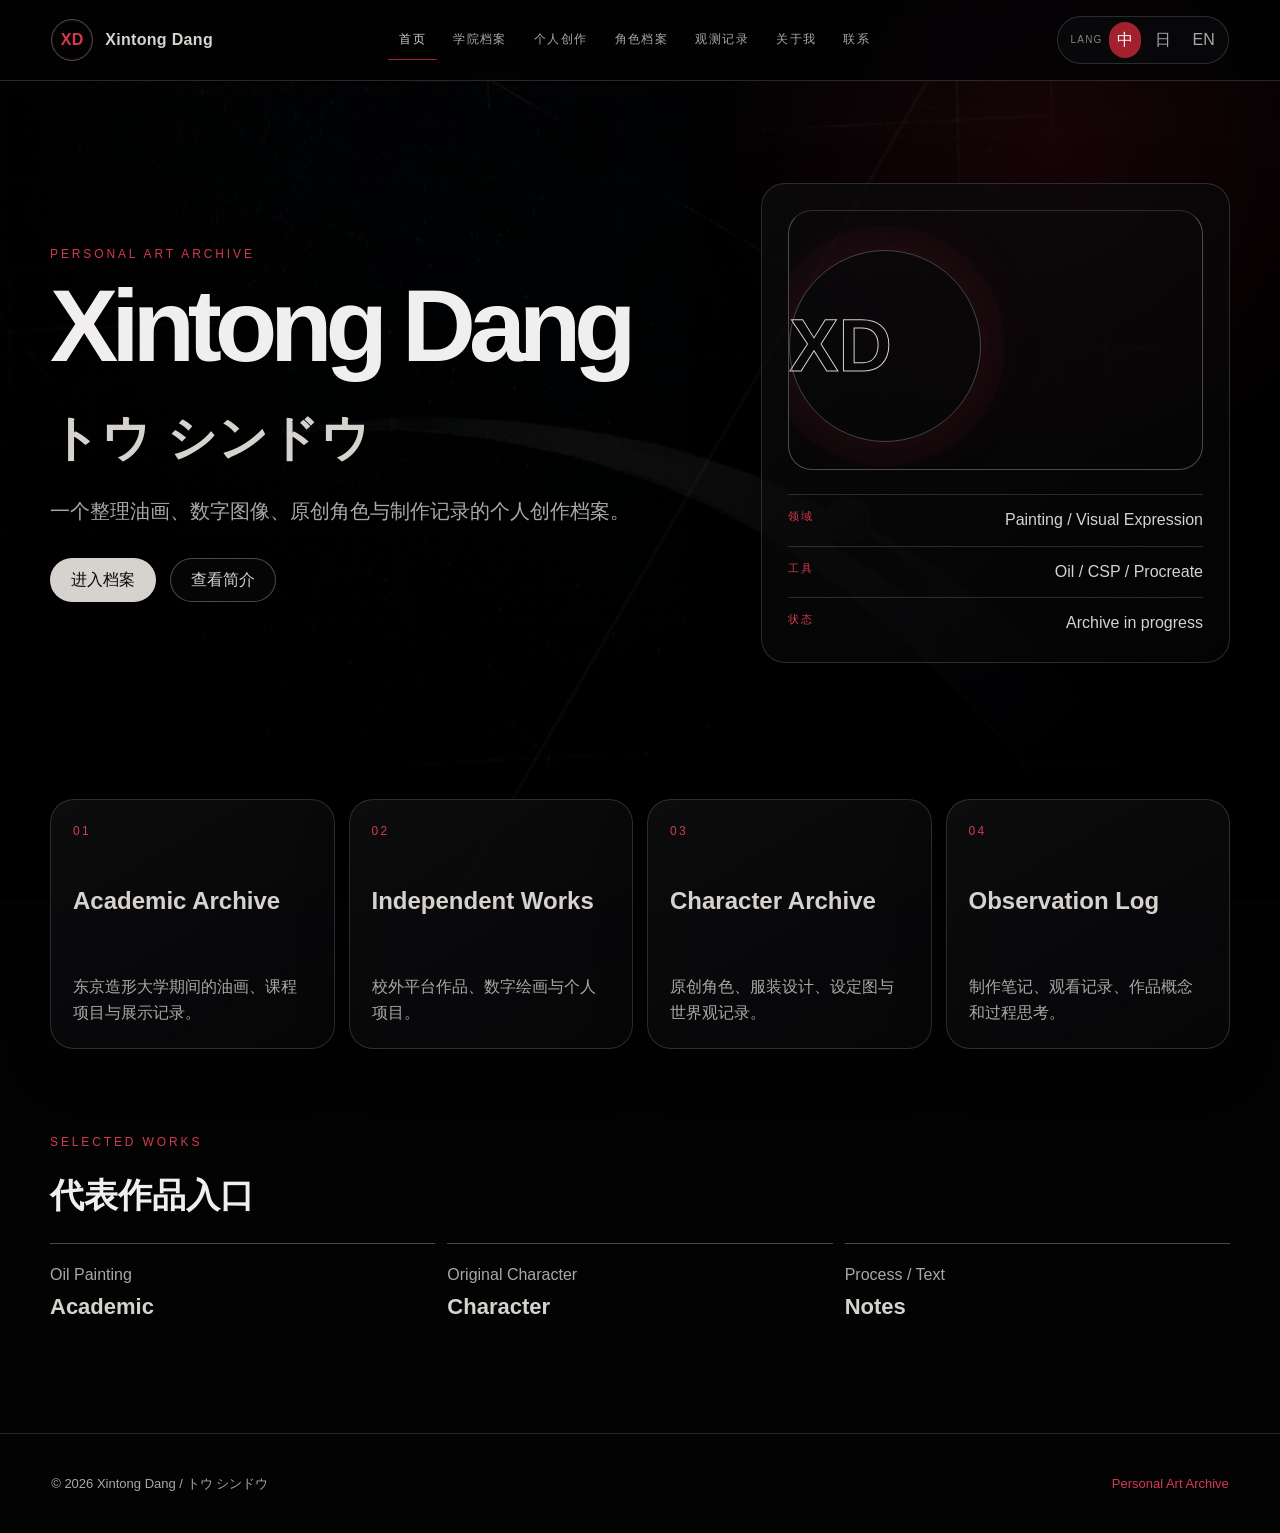
==== index.html @ 18ef7257 "Add files via upload" ====
<!DOCTYPE html>
<html lang="zh">
<head>
  <meta charset="UTF-8" />
  <meta name="viewport" content="width=device-width, initial-scale=1.0" />
  <meta name="description" content="Xintong Dang / トウ シンドウ multilingual personal art archive." />
  <link rel="stylesheet" href="assets/css/style.css" />
  <title>Home | Xintong Dang</title>
</head>
<body data-page="index">
  <div class="site-field" aria-hidden="true"></div>
  <header class="site-header">
    <a class="brand" href="index.html" aria-label="Home">
      <span class="brand-mark">XD</span>
      <span class="brand-text">Xintong Dang</span>
    </a>
    <button class="menu-toggle" type="button" aria-label="Menu" aria-expanded="false">☰</button>
    <nav class="nav" aria-label="Main navigation">
      <a href="index.html" aria-current="page" data-i18n="navHome">HOME</a>
      <a href="academic.html"  data-i18n="navAcademic">ACADEMIC</a>
      <a href="independent.html"  data-i18n="navIndependent">INDEPENDENT</a>
      <a href="characters.html"  data-i18n="navCharacters">CHARACTER</a>
      <a href="notes.html"  data-i18n="navNotes">NOTES</a>
      <a href="about.html"  data-i18n="navAbout">ABOUT</a>
      <a href="contact.html"  data-i18n="navContact">CONTACT</a>
    </nav>
    <div class="language-switch" aria-label="Language switcher">
      <span>LANG</span>
      <button type="button" data-lang="zh">中</button>
      <button type="button" data-lang="ja">日</button>
      <button type="button" data-lang="en">EN</button>
    </div>
  </header>
  <main>
    <section class="gate hero-section reveal">
      <div class="hero-copy">
        <p class="eyebrow" data-i18n="homeEyebrow">Personal Art Archive</p>
        <h1>Xintong Dang<br><span>トウ シンドウ</span></h1>
        <p class="hero-lead" data-i18n="homeLead">一个整理油画、数字图像、原创角色与制作记录的个人创作档案。</p>
        <div class="hero-actions">
          <a class="button primary" href="academic.html" data-i18n="enterArchive">Enter Archive</a>
          <a class="button ghost" href="about.html" data-i18n="viewProfile">View Profile</a>
        </div>
      </div>
      <aside class="signal-panel" aria-label="Archive status">
        <div class="signal-ring"><span>XD</span></div>
        <dl>
          <div><dt data-i18n="signal01">FIELD</dt><dd>Painting / Visual Expression</dd></div>
          <div><dt data-i18n="signal02">TOOLS</dt><dd>Oil / CSP / Procreate</dd></div>
          <div><dt data-i18n="signal03">STATUS</dt><dd>Archive in progress</dd></div>
        </dl>
      </aside>
    </section>

    <section class="portal-grid page-section">
      <a class="portal-card reveal" href="academic.html">
        <span class="card-index">01</span>
        <h2 data-i18n="portalAcademicTitle">Academic Archive</h2>
        <p data-i18n="portalAcademicDesc">东京造形大学期间的油画、课程项目与展示记录。</p>
      </a>
      <a class="portal-card reveal" href="independent.html">
        <span class="card-index">02</span>
        <h2 data-i18n="portalIndependentTitle">Independent Works</h2>
        <p data-i18n="portalIndependentDesc">校外平台作品、数字绘画与个人项目。</p>
      </a>
      <a class="portal-card reveal" href="characters.html">
        <span class="card-index">03</span>
        <h2 data-i18n="portalCharacterTitle">Character Archive</h2>
        <p data-i18n="portalCharacterDesc">原创角色、服装设计、设定图与世界观记录。</p>
      </a>
      <a class="portal-card reveal" href="notes.html">
        <span class="card-index">04</span>
        <h2 data-i18n="portalNotesTitle">Observation Log</h2>
        <p data-i18n="portalNotesDesc">制作笔记、观看记录、作品概念和过程思考。</p>
      </a>
    </section>

    <section class="selected page-section reveal">
      <div class="section-heading">
        <p class="eyebrow" data-i18n="selectedEyebrow">Selected Works</p>
        <h2 data-i18n="selectedTitle">代表作品入口</h2>
      </div>
      <div class="feature-strip">
        <a href="academic.html" class="feature-item"><span>Oil Painting</span><b>Academic</b></a>
        <a href="characters.html" class="feature-item"><span>Original Character</span><b>Character</b></a>
        <a href="notes.html" class="feature-item"><span>Process / Text</span><b>Notes</b></a>
      </div>
    </section>
  </main>
  <footer class="site-footer">
    <p>© <span id="year"></span> Xintong Dang / トウ シンドウ</p>
    <p class="footer-tagline">Personal Art Archive</p>
  </footer>
  <script src="assets/js/i18n.js"></script>
</body>
</html>
---- assets/css/style.css ----
:root{
  --bg:#030304;
  --bg2:#09090b;
  --panel:rgba(14,14,16,.78);
  --panel-soft:rgba(22,22,25,.62);
  --text:#f0eeee;
  --muted:#aaa7a8;
  --silver:#d6d2ce;
  --silver-dim:#88827d;
  --red:#a3202f;
  --red-bright:#d43a4d;
  --red-soft:rgba(163,32,47,.24);
  --line:rgba(214,210,206,.18);
  --line-strong:rgba(214,210,206,.34);
  --max:1180px;
  --radius:24px;
}
*{box-sizing:border-box}
html{scroll-behavior:smooth}
body{
  margin:0;min-height:100vh;color:var(--text);
  font-family:Inter,-apple-system,BlinkMacSystemFont,"Segoe UI","Hiragino Sans","Noto Sans JP","Noto Sans SC",sans-serif;
  line-height:1.65;background:var(--bg);overflow-x:hidden;
}
body::before{
  content:"";position:fixed;inset:0;z-index:-4;
  background:
    linear-gradient(90deg,rgba(3,3,4,.90),rgba(3,3,4,.72) 45%,rgba(3,3,4,.87)),
    linear-gradient(180deg,rgba(3,3,4,.60),rgba(3,3,4,.84)),
    url("../images/background.jpg") center/cover no-repeat;
  filter:saturate(.82) contrast(1.03) brightness(.70);
}
body::after{
  content:"";position:fixed;inset:0;z-index:-3;pointer-events:none;
  background:
    radial-gradient(circle at 82% 16%,rgba(163,32,47,.14),transparent 28%),
    linear-gradient(120deg,transparent 0 54%,rgba(214,210,206,.045) 54.06%,transparent 54.35% 100%);
}
.site-field{position:fixed;inset:0;z-index:-2;pointer-events:none;opacity:.32;background-image:linear-gradient(rgba(214,210,206,.045) 1px,transparent 1px),linear-gradient(90deg,rgba(214,210,206,.035) 1px,transparent 1px);background-size:88px 88px;mask-image:linear-gradient(to bottom,black 0 55%,transparent 92%)}
a{color:inherit;text-decoration:none}
.site-header{position:sticky;top:0;z-index:30;display:flex;align-items:center;gap:20px;justify-content:space-between;padding:16px clamp(18px,4vw,52px);background:rgba(3,3,4,.82);backdrop-filter:blur(10px);border-bottom:1px solid var(--line)}
.brand{display:flex;align-items:center;gap:12px;font-weight:760;letter-spacing:.02em;color:var(--silver)}
.brand-mark{width:42px;height:42px;border:1px solid var(--line-strong);display:grid;place-items:center;border-radius:50%;color:var(--red-bright);box-shadow:inset 0 0 0 1px rgba(163,32,47,.22)}
.brand-text{white-space:nowrap}.nav{display:flex;align-items:center;gap:5px;font-size:12px;letter-spacing:.12em}.nav a{padding:9px 11px;color:var(--muted);border-bottom:1px solid transparent}.nav a:hover,.nav a[aria-current="page"]{color:var(--silver);border-color:var(--red)}
.language-switch{display:flex;align-items:center;gap:6px;border:1px solid var(--line);padding:5px;border-radius:999px;background:rgba(12,12,14,.62)}.language-switch span{font-size:10px;color:var(--silver-dim);padding-left:8px;letter-spacing:.12em}.language-switch button,.menu-toggle{font:inherit;color:var(--muted);background:transparent;border:0;cursor:pointer}.language-switch button{padding:5px 8px;border-radius:999px}.language-switch button.active{background:var(--red);color:white}.menu-toggle{display:none;font-size:24px}
main{min-height:calc(100vh - 150px)}.page-section,.hero-section{width:min(var(--max),calc(100% - 40px));margin-inline:auto}.hero-section{min-height:76vh;display:grid;grid-template-columns:1.15fr .85fr;gap:clamp(28px,6vw,82px);align-items:center;padding:64px 0}.eyebrow{font-size:12px;letter-spacing:.24em;text-transform:uppercase;color:var(--red-bright);margin:0 0 14px}.hero-copy h1,.page-title h1,.about-layout h1,.contact-hero h1{font-size:clamp(46px,8vw,112px);line-height:.92;letter-spacing:-.07em;margin:0 0 28px}.hero-copy h1 span,.about-layout h1 span{font-size:.48em;color:var(--silver);letter-spacing:.02em}.hero-lead,.page-title p,.contact-hero p{max-width:760px;color:var(--muted);font-size:clamp(16px,2vw,20px)}.hero-actions{display:flex;gap:14px;flex-wrap:wrap;margin-top:30px}.button{display:inline-flex;align-items:center;justify-content:center;min-height:44px;padding:0 20px;border-radius:999px;border:1px solid var(--line-strong);transition:.25s}.button.primary{background:var(--silver);color:#09090a}.button.ghost{background:rgba(10,10,12,.52);color:var(--silver)}.button:hover{transform:translateY(-2px);border-color:var(--red-bright)}
.signal-panel{border:1px solid var(--line);background:linear-gradient(135deg,rgba(12,12,14,.70),rgba(7,7,8,.50));border-radius:var(--radius);padding:26px;box-shadow:0 28px 70px rgba(0,0,0,.22)}.signal-ring{height:260px;border:1px solid var(--line-strong);border-radius:24px;display:grid;place-items:center;position:relative;overflow:hidden}.signal-ring::before{content:"";position:absolute;width:190px;height:190px;border-radius:50%;border:1px solid rgba(214,210,206,.30);box-shadow:0 0 0 24px rgba(163,32,47,.045),0 0 60px rgba(163,32,47,.18)}.signal-ring span{font-size:74px;font-weight:800;color:transparent;-webkit-text-stroke:1px var(--silver)}.signal-panel dl{margin:24px 0 0;display:grid;gap:12px}.signal-panel div{display:flex;justify-content:space-between;gap:20px;border-top:1px solid var(--line);padding-top:12px}.signal-panel dt{color:var(--red-bright);font-size:11px;letter-spacing:.18em}.signal-panel dd{margin:0;color:var(--silver)}
.portal-grid{display:grid;grid-template-columns:repeat(4,1fr);gap:14px;padding:34px 0 84px}.portal-card,.archive-card,.log-card,.character-file,.platform-panel,.contact-card,.profile-list div{border:1px solid var(--line);background:linear-gradient(150deg,rgba(16,16,18,.76),rgba(8,8,10,.64));border-radius:var(--radius);box-shadow:0 22px 54px rgba(0,0,0,.20)}.portal-card{min-height:250px;padding:22px;display:flex;flex-direction:column;justify-content:space-between;transition:.25s}.portal-card:hover{transform:translateY(-4px);border-color:rgba(212,58,77,.55);background:linear-gradient(150deg,rgba(31,20,23,.78),rgba(8,8,10,.70))}.card-index{color:var(--red-bright);font-size:12px;letter-spacing:.2em}.portal-card h2{font-size:24px;line-height:1.05;margin:0;color:var(--silver)}.portal-card p{color:var(--muted);margin:14px 0 0}.selected{padding-bottom:90px}.section-heading h2{font-size:34px;margin:0 0 20px}.feature-strip{display:grid;grid-template-columns:repeat(3,1fr);gap:12px}.feature-item{border-top:1px solid var(--line-strong);padding:18px 0;color:var(--muted)}.feature-item:hover{color:var(--silver)}.feature-item b{display:block;font-size:22px;color:var(--silver)}
.page-title{padding:76px 0 30px}.page-title h1{font-size:clamp(42px,7vw,86px)}.filter-bar{display:flex;gap:10px;flex-wrap:wrap;padding:4px 0 28px}.filter{border:1px solid var(--line);border-radius:999px;background:rgba(8,8,10,.65);color:var(--muted);padding:9px 14px;cursor:pointer;letter-spacing:.09em;font-size:12px}.filter.active,.filter:hover{border-color:var(--red-bright);color:var(--silver);background:var(--red-soft)}.archive-grid{display:grid;grid-template-columns:repeat(3,1fr);gap:16px;padding-bottom:88px}.archive-card{overflow:hidden;transition:.25s}.archive-card:hover{transform:translateY(-4px);border-color:rgba(212,58,77,.50)}.work-image{aspect-ratio:4/3;display:grid;place-items:center;background:linear-gradient(135deg,rgba(214,210,206,.13),rgba(163,32,47,.13));border-bottom:1px solid var(--line)}.work-image span{font-size:44px;color:transparent;-webkit-text-stroke:1px var(--silver);font-weight:800}.work-image.digital{background:radial-gradient(circle at 72% 24%,rgba(163,32,47,.22),transparent 28%),linear-gradient(135deg,rgba(214,210,206,.10),rgba(0,0,0,.18))}.archive-meta{padding:20px}.tag{color:var(--red-bright);font-size:12px;letter-spacing:.14em;text-transform:uppercase;margin:0 0 8px}.archive-meta h2,.log-card h2{margin:0 0 10px;color:var(--silver)}.archive-meta p,.log-card p,.platform-panel p,.about-layout p{color:var(--muted)}.platform-panel{display:grid;grid-template-columns:1fr auto;gap:30px;align-items:center;padding:28px;margin-bottom:28px}.icon-links{display:flex;gap:12px;flex-wrap:wrap}.icon-link{width:94px;height:94px;border:1px solid var(--line);border-radius:22px;display:grid;place-items:center;background:rgba(8,8,10,.62);transition:.25s}.icon-link span{font-weight:800;color:var(--silver);font-size:22px}.icon-link b{font-size:11px;color:var(--muted)}.icon-link:hover{transform:translateY(-3px);border-color:var(--red-bright)}.icon-link:hover span{color:var(--red-bright)}
.character-grid{display:grid;grid-template-columns:repeat(2,1fr);gap:16px;padding-bottom:88px}.character-file{padding:20px}.file-header{display:flex;justify-content:space-between;color:var(--red-bright);font-size:12px;letter-spacing:.14em}.character-image{height:340px;margin:18px 0;border:1px solid var(--line);border-radius:20px;display:grid;place-items:center;background:linear-gradient(135deg,rgba(214,210,206,.10),rgba(163,32,47,.08))}.character-image span{color:transparent;-webkit-text-stroke:1px var(--silver);font-size:44px;font-weight:800}.file-list,.profile-list{display:grid;gap:10px;margin:0}.file-list div,.profile-list div{display:flex;justify-content:space-between;gap:16px;padding:12px 14px}.file-list dt,.profile-list dt{color:var(--red-bright);font-size:12px;letter-spacing:.14em}.file-list dd,.profile-list dd{margin:0;color:var(--silver);text-align:right}.log-list{display:grid;gap:14px;padding-bottom:88px}.log-card{padding:26px}.log-card span{color:var(--red-bright);font-size:12px;letter-spacing:.16em}.about-layout{display:grid;grid-template-columns:.82fr 1.18fr;gap:48px;align-items:center;padding:76px 0 90px}.portrait-block{min-height:520px;border:1px solid var(--line);border-radius:var(--radius);display:grid;place-items:center;background:linear-gradient(135deg,rgba(214,210,206,.10),rgba(163,32,47,.12))}.portrait-block span{font-size:120px;font-weight:900;color:transparent;-webkit-text-stroke:1px var(--silver)}.about-lead{font-size:20px;color:var(--silver)!important}.profile-list{margin-top:24px}.contact-hero{padding:78px 0 90px}.contact-card{padding:24px;margin:28px 0;max-width:680px}.contact-card span,.contact-card small{display:block;color:var(--muted)}.contact-card strong{display:block;color:var(--silver);font-size:clamp(20px,3vw,34px);margin:8px 0}.site-footer{border-top:1px solid var(--line);padding:26px clamp(18px,4vw,52px);display:flex;justify-content:space-between;gap:20px;color:var(--muted);font-size:13px}.footer-tagline{color:var(--red-bright)}.reveal{animation:fadeUp .7s ease both}@keyframes fadeUp{from{opacity:0;transform:translateY(12px)}to{opacity:1;transform:translateY(0)}}
@media(max-width:980px){.hero-section,.about-layout,.platform-panel{grid-template-columns:1fr}.portal-grid,.archive-grid{grid-template-columns:repeat(2,1fr)}.nav{position:fixed;top:75px;left:18px;right:18px;display:none;flex-direction:column;align-items:stretch;background:rgba(3,3,4,.95);border:1px solid var(--line);border-radius:20px;padding:12px}.nav.open{display:flex}.menu-toggle{display:block}.language-switch span{display:none}.character-grid,.feature-strip{grid-template-columns:1fr}}
@media(max-width:640px){.portal-grid,.archive-grid{grid-template-columns:1fr}.site-header{gap:10px}.brand-text{display:none}.hero-section{padding-top:42px}.signal-ring{height:210px}.site-footer{display:block}.icon-link{width:88px;height:88px}}
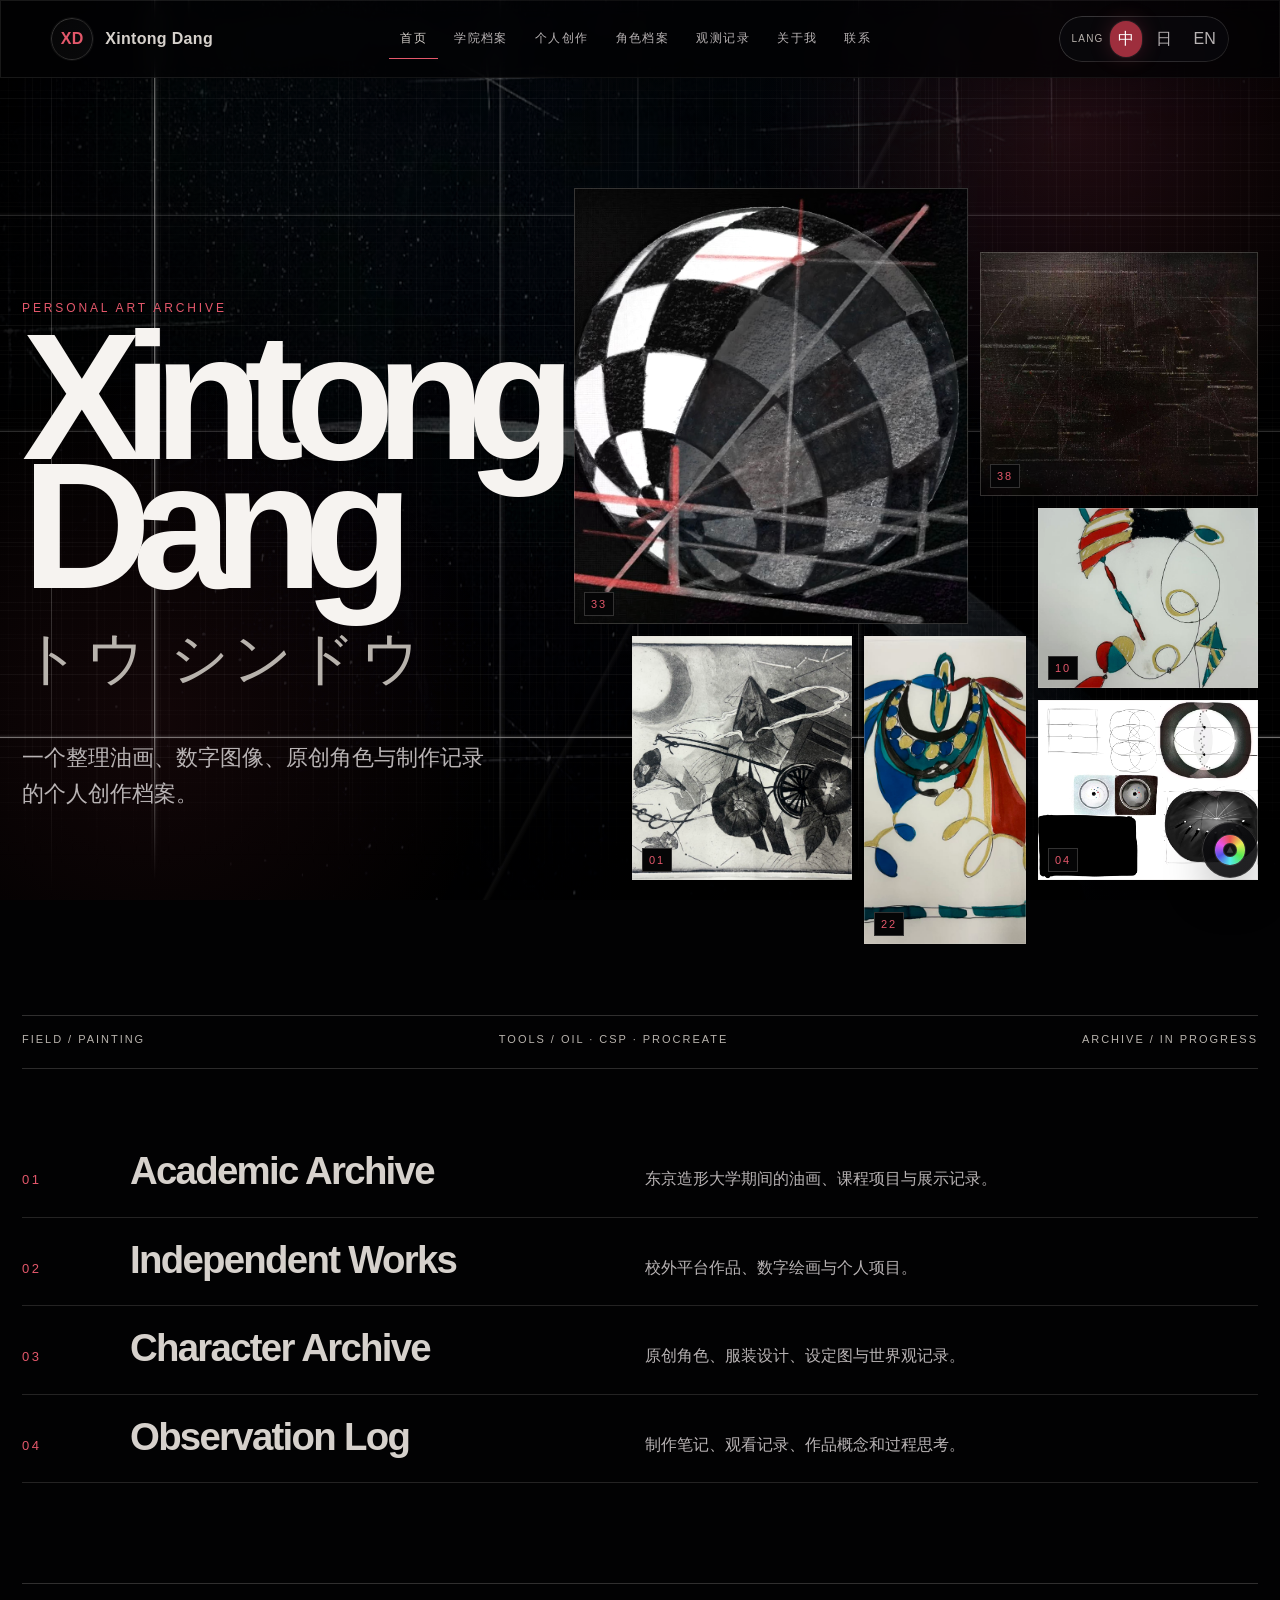
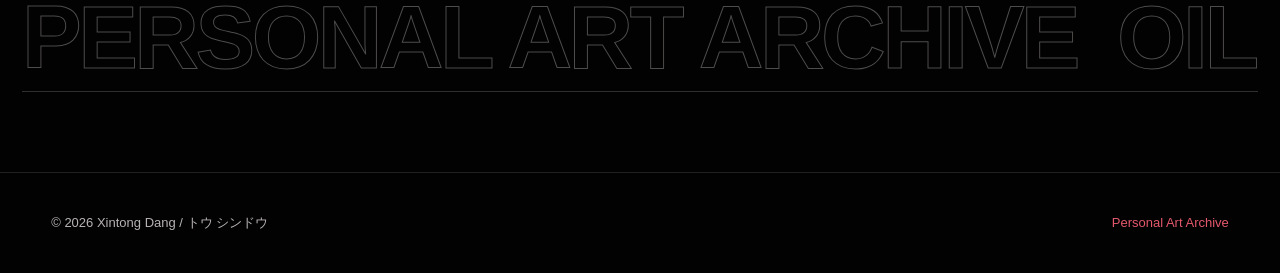
==== commit b2e1b376: "Add files via upload" ====
--- a/index.html
+++ b/index.html
@@ -31,62 +31,82 @@
       <button type="button" data-lang="en">EN</button>
     </div>
   </header>
-  <main>
-    <section class="gate hero-section reveal">
-      <div class="hero-copy">
+  
+  <main class="site-editorial home-editorial">
+    <section class="home-cover">
+      <div class="home-title-block">
         <p class="eyebrow" data-i18n="homeEyebrow">Personal Art Archive</p>
-        <h1>Xintong Dang<br><span>トウ シンドウ</span></h1>
-        <p class="hero-lead" data-i18n="homeLead">一个整理油画、数字图像、原创角色与制作记录的个人创作档案。</p>
-        <div class="hero-actions">
-          <a class="button primary" href="academic.html" data-i18n="enterArchive">Enter Archive</a>
-          <a class="button ghost" href="about.html" data-i18n="viewProfile">View Profile</a>
-        </div>
+        <h1>Xintong<br>Dang</h1>
+        <p class="jp-name">トウ シンドウ</p>
+        <p class="home-manifesto" data-i18n="homeLead">一个整理油画、数字图像、原创角色与制作记录的个人创作档案。</p>
       </div>
-      <aside class="signal-panel" aria-label="Archive status">
-        <div class="signal-ring"><span>XD</span></div>
-        <dl>
-          <div><dt data-i18n="signal01">FIELD</dt><dd>Painting / Visual Expression</dd></div>
-          <div><dt data-i18n="signal02">TOOLS</dt><dd>Oil / CSP / Procreate</dd></div>
-          <div><dt data-i18n="signal03">STATUS</dt><dd>Archive in progress</dd></div>
-        </dl>
-      </aside>
+      <div class="home-constellation" aria-label="Selected image constellation">
+        <a class="home-image h-big" href="academic.html#large-works" data-preview="33">
+      <img src="assets/images/academic/33.jpg" alt="Large-scale Painting 33" loading="lazy">
+      <span>33</span>
+    </a>
+        <a class="home-image h-wide" href="academic.html#large-works" data-preview="38">
+      <img src="assets/images/academic/38.jpg" alt="Large-scale Painting 38" loading="lazy">
+      <span>38</span>
+    </a>
+        <a class="home-image h-small" href="academic.html#large-works" data-preview="10">
+      <img src="assets/images/academic/10.jpg" alt="One Thousand Drawings 10" loading="lazy">
+      <span>10</span>
+    </a>
+        <a class="home-image h-print" href="academic.html#large-works" data-preview="01">
+      <img src="assets/images/academic/1.jpg" alt="Etching Works 01" loading="lazy">
+      <span>01</span>
+    </a>
+        <a class="home-image h-tall" href="academic.html#large-works" data-preview="22">
+      <img src="assets/images/academic/22.jpg" alt="One Thousand Drawings 22" loading="lazy">
+      <span>22</span>
+    </a>
+        <a class="home-image h-note" href="academic.html#large-works" data-preview="04">
+      <img src="assets/images/academic/4.jpg" alt="Sketch Note 04" loading="lazy">
+      <span>04</span>
+    </a>
+      </div>
+      <div class="home-status">
+        <span>FIELD / PAINTING</span>
+        <span>TOOLS / OIL · CSP · PROCREATE</span>
+        <span>ARCHIVE / IN PROGRESS</span>
+      </div>
     </section>
 
-    <section class="portal-grid page-section">
-      <a class="portal-card reveal" href="academic.html">
-        <span class="card-index">01</span>
+    <section class="editorial-portals">
+      <a href="academic.html" class="portal-line">
+        <span>01</span>
         <h2 data-i18n="portalAcademicTitle">Academic Archive</h2>
         <p data-i18n="portalAcademicDesc">东京造形大学期间的油画、课程项目与展示记录。</p>
       </a>
-      <a class="portal-card reveal" href="independent.html">
-        <span class="card-index">02</span>
+      <a href="independent.html" class="portal-line">
+        <span>02</span>
         <h2 data-i18n="portalIndependentTitle">Independent Works</h2>
         <p data-i18n="portalIndependentDesc">校外平台作品、数字绘画与个人项目。</p>
       </a>
-      <a class="portal-card reveal" href="characters.html">
-        <span class="card-index">03</span>
+      <a href="characters.html" class="portal-line">
+        <span>03</span>
         <h2 data-i18n="portalCharacterTitle">Character Archive</h2>
         <p data-i18n="portalCharacterDesc">原创角色、服装设计、设定图与世界观记录。</p>
       </a>
-      <a class="portal-card reveal" href="notes.html">
-        <span class="card-index">04</span>
+      <a href="notes.html" class="portal-line">
+        <span>04</span>
         <h2 data-i18n="portalNotesTitle">Observation Log</h2>
         <p data-i18n="portalNotesDesc">制作笔记、观看记录、作品概念和过程思考。</p>
       </a>
     </section>
 
-    <section class="selected page-section reveal">
-      <div class="section-heading">
-        <p class="eyebrow" data-i18n="selectedEyebrow">Selected Works</p>
-        <h2 data-i18n="selectedTitle">代表作品入口</h2>
-      </div>
-      <div class="feature-strip">
-        <a href="academic.html" class="feature-item"><span>Oil Painting</span><b>Academic</b></a>
-        <a href="characters.html" class="feature-item"><span>Original Character</span><b>Character</b></a>
-        <a href="notes.html" class="feature-item"><span>Process / Text</span><b>Notes</b></a>
+    <section class="home-feature-strip">
+      <div class="strip-track">
+        <span>PERSONAL ART ARCHIVE</span>
+        <span>OIL PAINTING</span>
+        <span>DIGITAL IMAGE</span>
+        <span>CHARACTER DESIGN</span>
+        <span>OBSERVATION LOG</span>
       </div>
     </section>
   </main>
+
   <footer class="site-footer">
     <p>© <span id="year"></span> Xintong Dang / トウ シンドウ</p>
     <p class="footer-tagline">Personal Art Archive</p>
--- a/assets/css/style.css
+++ b/assets/css/style.css
@@ -1,21 +1,26 @@
-
 :root{
-  --bg:#030304;
+  --accent-h:352;
+  --bg:#030305;
   --bg2:#09090b;
-  --panel:rgba(14,14,16,.78);
-  --panel-soft:rgba(22,22,25,.62);
-  --text:#f0eeee;
-  --muted:#aaa7a8;
-  --silver:#d6d2ce;
-  --silver-dim:#88827d;
-  --red:#a3202f;
-  --red-bright:#d43a4d;
-  --red-soft:rgba(163,32,47,.24);
-  --line:rgba(214,210,206,.18);
-  --line-strong:rgba(214,210,206,.34);
+  --panel:rgba(14,14,17,.72);
+  --panel-soft:rgba(18,18,21,.58);
+  --text:#f3f2f1;
+  --muted:#b8b3b4;
+  --silver:#d6d1cc;
+  --silver-soft:#b8b3ad;
+  --silver-shadow:#6e6966;
+  --red:hsl(var(--accent-h),55%,40%);
+  --red-bright:hsl(var(--accent-h),72%,62%);
+  --red-soft:hsla(var(--accent-h),72%,60%,.14);
+  --red-soft-2:hsla(var(--accent-h),72%,60%,.08);
+  --red-glow:hsla(var(--accent-h),78%,62%,.22);
+  --line:rgba(214,209,204,.15);
+  --line-strong:rgba(214,209,204,.26);
+  --metal-grad:linear-gradient(135deg,rgba(255,255,255,.20) 0%,rgba(224,220,216,.24) 18%,rgba(120,114,109,.28) 44%,rgba(230,226,223,.18) 72%,rgba(92,89,86,.34) 100%);
   --max:1180px;
   --radius:24px;
 }
+
 *{box-sizing:border-box}
 html{scroll-behavior:smooth}
 body{
@@ -26,28 +31,1065 @@
 body::before{
   content:"";position:fixed;inset:0;z-index:-4;
   background:
-    linear-gradient(90deg,rgba(3,3,4,.90),rgba(3,3,4,.72) 45%,rgba(3,3,4,.87)),
-    linear-gradient(180deg,rgba(3,3,4,.60),rgba(3,3,4,.84)),
+    linear-gradient(90deg,rgba(4,4,5,.80),rgba(4,4,5,.42) 42%,rgba(3,4,5,.78)),
+    linear-gradient(180deg,rgba(4,4,5,.28),rgba(4,4,5,.62)),
     url("../images/background.jpg") center/cover no-repeat;
-  filter:saturate(.82) contrast(1.03) brightness(.70);
+  filter:saturate(.96) contrast(1.03) brightness(.82);
 }
 body::after{
   content:"";position:fixed;inset:0;z-index:-3;pointer-events:none;
   background:
-    radial-gradient(circle at 82% 16%,rgba(163,32,47,.14),transparent 28%),
-    linear-gradient(120deg,transparent 0 54%,rgba(214,210,206,.045) 54.06%,transparent 54.35% 100%);
-}
-.site-field{position:fixed;inset:0;z-index:-2;pointer-events:none;opacity:.32;background-image:linear-gradient(rgba(214,210,206,.045) 1px,transparent 1px),linear-gradient(90deg,rgba(214,210,206,.035) 1px,transparent 1px);background-size:88px 88px;mask-image:linear-gradient(to bottom,black 0 55%,transparent 92%)}
+    radial-gradient(circle at 84% 14%,var(--red-soft),transparent 24%),
+    radial-gradient(circle at 12% 80%,var(--red-soft-2),transparent 26%),
+    linear-gradient(118deg,transparent 0 54.6%,rgba(214,209,204,.05) 54.75%,transparent 55.1% 100%);
+}
+.site-field{
+  position:fixed;inset:0;z-index:-2;pointer-events:none;opacity:.72;
+  background-image:
+    linear-gradient(rgba(214,209,204,.055) 1px,transparent 1px),
+    linear-gradient(90deg,rgba(214,209,204,.055) 1px,transparent 1px),
+    linear-gradient(rgba(214,209,204,.028) 1px,transparent 1px),
+    linear-gradient(90deg,rgba(214,209,204,.028) 1px,transparent 1px),
+    repeating-linear-gradient(90deg,transparent 0 17px,rgba(214,209,204,.042) 17px 18px,transparent 18px 36px),
+    repeating-linear-gradient(0deg,transparent 0 17px,rgba(214,209,204,.032) 17px 18px,transparent 18px 36px);
+  background-size:64px 64px,64px 64px,16px 16px,16px 16px,144px 144px,144px 144px;
+  background-position:center center,center center,center center,center center,8px 8px,8px 8px;
+  mask-image:linear-gradient(to bottom,black 0 82%,transparent 98%);
+}
+.site-field::before,.site-field::after{
+  content:"";position:absolute;pointer-events:none;
+}
+.site-field::before{
+  inset:0;opacity:.5;
+  background:
+    linear-gradient(90deg,transparent 0 11.8%,rgba(232,229,226,.22) 11.8% 11.92%,transparent 11.92% 26.4%,rgba(232,229,226,.14) 26.4% 26.5%,transparent 26.5% 49.8%,rgba(232,229,226,.18) 49.8% 49.92%,transparent 49.92% 73.3%,rgba(232,229,226,.15) 73.3% 73.42%,transparent 73.42% 100%),
+    linear-gradient(0deg,transparent 0 15.8%,rgba(232,229,226,.16) 15.8% 15.92%,transparent 15.92% 39.7%,rgba(232,229,226,.13) 39.7% 39.82%,transparent 39.82% 63.8%,rgba(232,229,226,.17) 63.8% 63.92%,transparent 63.92% 100%);
+}
+.site-field::after{
+  inset:0;opacity:.78;
+  background:
+    linear-gradient(90deg,transparent 0 12%,rgba(240,238,235,.92) 12.05%,rgba(240,238,235,.16) 12.18%,transparent 12.5%),
+    linear-gradient(90deg,transparent 0 39%,rgba(240,238,235,.44) 39.05%,rgba(240,238,235,.12) 39.16%,transparent 39.5%),
+    linear-gradient(90deg,transparent 0 67%,rgba(240,238,235,.36) 67.05%,rgba(240,238,235,.10) 67.14%,transparent 67.45%),
+    linear-gradient(0deg,transparent 0 18%,rgba(240,238,235,.86) 18.05%,rgba(240,238,235,.14) 18.18%,transparent 18.5%),
+    linear-gradient(0deg,transparent 0 52%,rgba(240,238,235,.34) 52.05%,rgba(240,238,235,.10) 52.14%,transparent 52.45%),
+    linear-gradient(0deg,transparent 0 76%,rgba(240,238,235,.28) 76.05%,rgba(240,238,235,.09) 76.14%,transparent 76.45%);
+  animation:gridDrift 26s linear infinite alternate;
+}
+@keyframes gridDrift{from{transform:translate3d(-1.2vw,-1vh,0)}to{transform:translate3d(1.2vw,1vh,0)}}
+@keyframes sweepX{from{transform:translateX(-7vw)}to{transform:translateX(7vw)}}
+@keyframes sweepY{from{transform:translateY(-6vh)}to{transform:translateY(7vh)}}
+
 a{color:inherit;text-decoration:none}
-.site-header{position:sticky;top:0;z-index:30;display:flex;align-items:center;gap:20px;justify-content:space-between;padding:16px clamp(18px,4vw,52px);background:rgba(3,3,4,.82);backdrop-filter:blur(10px);border-bottom:1px solid var(--line)}
+
+.site-header,
+.signal-panel,
+.signal-ring,
+.portal-card,
+.archive-card,
+.log-card,
+.character-file,
+.platform-panel,
+.contact-card,
+.profile-list div,
+.file-list div,
+.icon-link,
+.language-switch,
+.brand-mark,
+.button,
+.filter,
+.portrait-block{
+  position:relative;
+}
+.site-header::before,
+.signal-panel::before,
+.signal-ring::before,
+.portal-card::before,
+.archive-card::before,
+.log-card::before,
+.character-file::before,
+.platform-panel::before,
+.contact-card::before,
+.profile-list div::before,
+.file-list div::before,
+.icon-link::before,
+.language-switch::before,
+.brand-mark::before,
+.button::before,
+.filter::before,
+.portrait-block::before{
+  content:"";position:absolute;inset:0;border-radius:inherit;padding:1px;background:var(--metal-grad);
+  -webkit-mask:linear-gradient(#000 0 0) content-box, linear-gradient(#000 0 0);
+  -webkit-mask-composite:xor;mask-composite:exclude;pointer-events:none;opacity:.92;
+}
+
+.site-header{
+  position:sticky;top:0;z-index:30;display:flex;align-items:center;gap:20px;justify-content:space-between;
+  padding:16px clamp(18px,4vw,52px);background:rgba(3,3,5,.82);backdrop-filter:blur(10px);
+  border-bottom:1px solid transparent;box-shadow:0 18px 32px rgba(0,0,0,.16);
+}
 .brand{display:flex;align-items:center;gap:12px;font-weight:760;letter-spacing:.02em;color:var(--silver)}
-.brand-mark{width:42px;height:42px;border:1px solid var(--line-strong);display:grid;place-items:center;border-radius:50%;color:var(--red-bright);box-shadow:inset 0 0 0 1px rgba(163,32,47,.22)}
-.brand-text{white-space:nowrap}.nav{display:flex;align-items:center;gap:5px;font-size:12px;letter-spacing:.12em}.nav a{padding:9px 11px;color:var(--muted);border-bottom:1px solid transparent}.nav a:hover,.nav a[aria-current="page"]{color:var(--silver);border-color:var(--red)}
-.language-switch{display:flex;align-items:center;gap:6px;border:1px solid var(--line);padding:5px;border-radius:999px;background:rgba(12,12,14,.62)}.language-switch span{font-size:10px;color:var(--silver-dim);padding-left:8px;letter-spacing:.12em}.language-switch button,.menu-toggle{font:inherit;color:var(--muted);background:transparent;border:0;cursor:pointer}.language-switch button{padding:5px 8px;border-radius:999px}.language-switch button.active{background:var(--red);color:white}.menu-toggle{display:none;font-size:24px}
-main{min-height:calc(100vh - 150px)}.page-section,.hero-section{width:min(var(--max),calc(100% - 40px));margin-inline:auto}.hero-section{min-height:76vh;display:grid;grid-template-columns:1.15fr .85fr;gap:clamp(28px,6vw,82px);align-items:center;padding:64px 0}.eyebrow{font-size:12px;letter-spacing:.24em;text-transform:uppercase;color:var(--red-bright);margin:0 0 14px}.hero-copy h1,.page-title h1,.about-layout h1,.contact-hero h1{font-size:clamp(46px,8vw,112px);line-height:.92;letter-spacing:-.07em;margin:0 0 28px}.hero-copy h1 span,.about-layout h1 span{font-size:.48em;color:var(--silver);letter-spacing:.02em}.hero-lead,.page-title p,.contact-hero p{max-width:760px;color:var(--muted);font-size:clamp(16px,2vw,20px)}.hero-actions{display:flex;gap:14px;flex-wrap:wrap;margin-top:30px}.button{display:inline-flex;align-items:center;justify-content:center;min-height:44px;padding:0 20px;border-radius:999px;border:1px solid var(--line-strong);transition:.25s}.button.primary{background:var(--silver);color:#09090a}.button.ghost{background:rgba(10,10,12,.52);color:var(--silver)}.button:hover{transform:translateY(-2px);border-color:var(--red-bright)}
-.signal-panel{border:1px solid var(--line);background:linear-gradient(135deg,rgba(12,12,14,.70),rgba(7,7,8,.50));border-radius:var(--radius);padding:26px;box-shadow:0 28px 70px rgba(0,0,0,.22)}.signal-ring{height:260px;border:1px solid var(--line-strong);border-radius:24px;display:grid;place-items:center;position:relative;overflow:hidden}.signal-ring::before{content:"";position:absolute;width:190px;height:190px;border-radius:50%;border:1px solid rgba(214,210,206,.30);box-shadow:0 0 0 24px rgba(163,32,47,.045),0 0 60px rgba(163,32,47,.18)}.signal-ring span{font-size:74px;font-weight:800;color:transparent;-webkit-text-stroke:1px var(--silver)}.signal-panel dl{margin:24px 0 0;display:grid;gap:12px}.signal-panel div{display:flex;justify-content:space-between;gap:20px;border-top:1px solid var(--line);padding-top:12px}.signal-panel dt{color:var(--red-bright);font-size:11px;letter-spacing:.18em}.signal-panel dd{margin:0;color:var(--silver)}
-.portal-grid{display:grid;grid-template-columns:repeat(4,1fr);gap:14px;padding:34px 0 84px}.portal-card,.archive-card,.log-card,.character-file,.platform-panel,.contact-card,.profile-list div{border:1px solid var(--line);background:linear-gradient(150deg,rgba(16,16,18,.76),rgba(8,8,10,.64));border-radius:var(--radius);box-shadow:0 22px 54px rgba(0,0,0,.20)}.portal-card{min-height:250px;padding:22px;display:flex;flex-direction:column;justify-content:space-between;transition:.25s}.portal-card:hover{transform:translateY(-4px);border-color:rgba(212,58,77,.55);background:linear-gradient(150deg,rgba(31,20,23,.78),rgba(8,8,10,.70))}.card-index{color:var(--red-bright);font-size:12px;letter-spacing:.2em}.portal-card h2{font-size:24px;line-height:1.05;margin:0;color:var(--silver)}.portal-card p{color:var(--muted);margin:14px 0 0}.selected{padding-bottom:90px}.section-heading h2{font-size:34px;margin:0 0 20px}.feature-strip{display:grid;grid-template-columns:repeat(3,1fr);gap:12px}.feature-item{border-top:1px solid var(--line-strong);padding:18px 0;color:var(--muted)}.feature-item:hover{color:var(--silver)}.feature-item b{display:block;font-size:22px;color:var(--silver)}
-.page-title{padding:76px 0 30px}.page-title h1{font-size:clamp(42px,7vw,86px)}.filter-bar{display:flex;gap:10px;flex-wrap:wrap;padding:4px 0 28px}.filter{border:1px solid var(--line);border-radius:999px;background:rgba(8,8,10,.65);color:var(--muted);padding:9px 14px;cursor:pointer;letter-spacing:.09em;font-size:12px}.filter.active,.filter:hover{border-color:var(--red-bright);color:var(--silver);background:var(--red-soft)}.archive-grid{display:grid;grid-template-columns:repeat(3,1fr);gap:16px;padding-bottom:88px}.archive-card{overflow:hidden;transition:.25s}.archive-card:hover{transform:translateY(-4px);border-color:rgba(212,58,77,.50)}.work-image{aspect-ratio:4/3;display:grid;place-items:center;background:linear-gradient(135deg,rgba(214,210,206,.13),rgba(163,32,47,.13));border-bottom:1px solid var(--line)}.work-image span{font-size:44px;color:transparent;-webkit-text-stroke:1px var(--silver);font-weight:800}.work-image.digital{background:radial-gradient(circle at 72% 24%,rgba(163,32,47,.22),transparent 28%),linear-gradient(135deg,rgba(214,210,206,.10),rgba(0,0,0,.18))}.archive-meta{padding:20px}.tag{color:var(--red-bright);font-size:12px;letter-spacing:.14em;text-transform:uppercase;margin:0 0 8px}.archive-meta h2,.log-card h2{margin:0 0 10px;color:var(--silver)}.archive-meta p,.log-card p,.platform-panel p,.about-layout p{color:var(--muted)}.platform-panel{display:grid;grid-template-columns:1fr auto;gap:30px;align-items:center;padding:28px;margin-bottom:28px}.icon-links{display:flex;gap:12px;flex-wrap:wrap}.icon-link{width:94px;height:94px;border:1px solid var(--line);border-radius:22px;display:grid;place-items:center;background:rgba(8,8,10,.62);transition:.25s}.icon-link span{font-weight:800;color:var(--silver);font-size:22px}.icon-link b{font-size:11px;color:var(--muted)}.icon-link:hover{transform:translateY(-3px);border-color:var(--red-bright)}.icon-link:hover span{color:var(--red-bright)}
-.character-grid{display:grid;grid-template-columns:repeat(2,1fr);gap:16px;padding-bottom:88px}.character-file{padding:20px}.file-header{display:flex;justify-content:space-between;color:var(--red-bright);font-size:12px;letter-spacing:.14em}.character-image{height:340px;margin:18px 0;border:1px solid var(--line);border-radius:20px;display:grid;place-items:center;background:linear-gradient(135deg,rgba(214,210,206,.10),rgba(163,32,47,.08))}.character-image span{color:transparent;-webkit-text-stroke:1px var(--silver);font-size:44px;font-weight:800}.file-list,.profile-list{display:grid;gap:10px;margin:0}.file-list div,.profile-list div{display:flex;justify-content:space-between;gap:16px;padding:12px 14px}.file-list dt,.profile-list dt{color:var(--red-bright);font-size:12px;letter-spacing:.14em}.file-list dd,.profile-list dd{margin:0;color:var(--silver);text-align:right}.log-list{display:grid;gap:14px;padding-bottom:88px}.log-card{padding:26px}.log-card span{color:var(--red-bright);font-size:12px;letter-spacing:.16em}.about-layout{display:grid;grid-template-columns:.82fr 1.18fr;gap:48px;align-items:center;padding:76px 0 90px}.portrait-block{min-height:520px;border:1px solid var(--line);border-radius:var(--radius);display:grid;place-items:center;background:linear-gradient(135deg,rgba(214,210,206,.10),rgba(163,32,47,.12))}.portrait-block span{font-size:120px;font-weight:900;color:transparent;-webkit-text-stroke:1px var(--silver)}.about-lead{font-size:20px;color:var(--silver)!important}.profile-list{margin-top:24px}.contact-hero{padding:78px 0 90px}.contact-card{padding:24px;margin:28px 0;max-width:680px}.contact-card span,.contact-card small{display:block;color:var(--muted)}.contact-card strong{display:block;color:var(--silver);font-size:clamp(20px,3vw,34px);margin:8px 0}.site-footer{border-top:1px solid var(--line);padding:26px clamp(18px,4vw,52px);display:flex;justify-content:space-between;gap:20px;color:var(--muted);font-size:13px}.footer-tagline{color:var(--red-bright)}.reveal{animation:fadeUp .7s ease both}@keyframes fadeUp{from{opacity:0;transform:translateY(12px)}to{opacity:1;transform:translateY(0)}}
-@media(max-width:980px){.hero-section,.about-layout,.platform-panel{grid-template-columns:1fr}.portal-grid,.archive-grid{grid-template-columns:repeat(2,1fr)}.nav{position:fixed;top:75px;left:18px;right:18px;display:none;flex-direction:column;align-items:stretch;background:rgba(3,3,4,.95);border:1px solid var(--line);border-radius:20px;padding:12px}.nav.open{display:flex}.menu-toggle{display:block}.language-switch span{display:none}.character-grid,.feature-strip{grid-template-columns:1fr}}
-@media(max-width:640px){.portal-grid,.archive-grid{grid-template-columns:1fr}.site-header{gap:10px}.brand-text{display:none}.hero-section{padding-top:42px}.signal-ring{height:210px}.site-footer{display:block}.icon-link{width:88px;height:88px}}
+.brand-mark{
+  width:42px;height:42px;display:grid;place-items:center;border-radius:50%;
+  color:var(--red-bright);background:linear-gradient(140deg,rgba(255,255,255,.02),rgba(214,209,204,.04));
+  box-shadow:inset 0 0 0 1px rgba(255,255,255,.02),0 0 0 1px rgba(214,209,204,.06);
+}
+.brand-text{white-space:nowrap}
+.nav{display:flex;align-items:center;gap:5px;font-size:12px;letter-spacing:.12em}
+.nav a{padding:9px 11px;color:var(--muted);border-bottom:1px solid transparent;transition:.25s}
+.nav a:hover,.nav a[aria-current="page"]{color:var(--silver);border-color:var(--red-bright)}
+
+.language-switch{display:flex;align-items:center;gap:6px;padding:5px;border-radius:999px;background:rgba(12,12,15,.54)}
+.language-switch span{font-size:10px;color:var(--silver-soft);padding-left:8px;letter-spacing:.12em}
+.language-switch button,.menu-toggle{font:inherit;color:var(--muted);background:transparent;border:0;cursor:pointer}
+.language-switch button{padding:5px 8px;border-radius:999px;transition:.2s}
+.language-switch button.active{background:var(--red);color:white;box-shadow:0 0 0 1px rgba(255,255,255,.06),0 0 22px var(--red-glow)}
+.menu-toggle{display:none;font-size:24px}
+
+main{min-height:calc(100vh - 150px)}
+.page-section,.hero-section{width:min(var(--max),calc(100% - 40px));margin-inline:auto}
+.hero-section{min-height:76vh;display:grid;grid-template-columns:1.15fr .85fr;gap:clamp(28px,6vw,82px);align-items:center;padding:64px 0}
+.eyebrow{font-size:12px;letter-spacing:.24em;text-transform:uppercase;color:var(--red-bright);margin:0 0 14px}
+.hero-copy h1,.page-title h1,.about-layout h1,.contact-hero h1{font-size:clamp(46px,8vw,112px);line-height:.92;letter-spacing:-.07em;margin:0 0 28px}
+.hero-copy h1 span,.about-layout h1 span{font-size:.48em;color:var(--silver);letter-spacing:.02em}
+.hero-lead,.page-title p,.contact-hero p{max-width:760px;color:var(--muted);font-size:clamp(16px,2vw,20px)}
+.hero-actions{display:flex;gap:14px;flex-wrap:wrap;margin-top:30px}
+.button{display:inline-flex;align-items:center;justify-content:center;min-height:44px;padding:0 20px;border-radius:999px;transition:.25s;background:rgba(10,10,12,.48)}
+.button.primary{background:linear-gradient(135deg,#dad5cf,#bfbab5);color:#09090a;box-shadow:0 8px 24px rgba(0,0,0,.18)}
+.button.ghost{color:var(--silver)}
+.button:hover{transform:translateY(-2px);box-shadow:0 10px 26px rgba(0,0,0,.16),0 0 0 1px rgba(255,255,255,.02)}
+
+.signal-panel{
+  background:linear-gradient(135deg,rgba(12,12,15,.68),rgba(7,7,9,.48));
+  border-radius:var(--radius);padding:26px;box-shadow:0 28px 70px rgba(0,0,0,.22)
+}
+.signal-ring{height:260px;border-radius:24px;display:grid;place-items:center;overflow:hidden;background:linear-gradient(145deg,rgba(255,255,255,.015),rgba(0,0,0,.14))}
+.signal-ring::after{content:"";position:absolute;width:190px;height:190px;border-radius:50%;border:1px solid rgba(214,209,204,.28);box-shadow:0 0 0 24px var(--red-soft),0 0 60px var(--red-glow)}
+.signal-ring span{font-size:74px;font-weight:800;color:transparent;-webkit-text-stroke:1px var(--silver)}
+.signal-panel dl{margin:24px 0 0;display:grid;gap:12px}
+.signal-panel div{display:flex;justify-content:space-between;gap:20px;padding-top:12px;border-top:1px solid rgba(214,209,204,.08)}
+.signal-panel dt{color:var(--red-bright);font-size:11px;letter-spacing:.18em}
+.signal-panel dd{margin:0;color:var(--silver)}
+
+.portal-grid{display:grid;grid-template-columns:repeat(4,1fr);gap:14px;padding:34px 0 84px}
+.portal-card,.archive-card,.log-card,.character-file,.platform-panel,.contact-card,.profile-list div{
+  background:linear-gradient(150deg,rgba(16,16,19,.72),rgba(8,8,10,.56));
+  border-radius:var(--radius);box-shadow:0 22px 54px rgba(0,0,0,.20)
+}
+.portal-card{min-height:250px;padding:22px;display:flex;flex-direction:column;justify-content:space-between;transition:.25s;overflow:hidden}
+.portal-card:hover{transform:translateY(-4px);background:linear-gradient(150deg,rgba(24,18,20,.78),rgba(8,8,10,.62));box-shadow:0 28px 56px rgba(0,0,0,.22),0 0 22px var(--red-glow)}
+.card-index{color:var(--red-bright);font-size:12px;letter-spacing:.2em}
+.portal-card h2{font-size:24px;line-height:1.05;margin:0;color:var(--silver)}
+.portal-card p{color:var(--muted);margin:14px 0 0}
+
+.selected{padding-bottom:90px}
+.section-heading h2{font-size:34px;margin:0 0 20px}
+.feature-strip{display:grid;grid-template-columns:repeat(3,1fr);gap:12px}
+.feature-item{border-top:1px solid var(--line-strong);padding:18px 0;color:var(--muted);transition:.2s}
+.feature-item:hover{color:var(--silver)}
+.feature-item b{display:block;font-size:22px;color:var(--silver)}
+
+.page-title{padding:76px 0 30px}
+.page-title h1{font-size:clamp(42px,7vw,86px)}
+.filter-bar{display:flex;gap:10px;flex-wrap:wrap;padding:4px 0 28px}
+.filter{border-radius:999px;background:rgba(8,8,10,.62);color:var(--muted);padding:9px 14px;cursor:pointer;letter-spacing:.09em;font-size:12px;transition:.25s}
+.filter.active,.filter:hover{color:var(--silver);background:var(--red-soft);box-shadow:0 0 24px rgba(0,0,0,.18)}
+
+.archive-grid{display:grid;grid-template-columns:repeat(3,1fr);gap:16px;padding-bottom:88px}
+.archive-card{overflow:hidden;transition:.25s}
+.archive-card:hover{transform:translateY(-4px);box-shadow:0 28px 58px rgba(0,0,0,.22),0 0 20px var(--red-glow)}
+.work-image{aspect-ratio:4/3;display:grid;place-items:center;background:linear-gradient(135deg,rgba(214,209,204,.13),var(--red-soft));border-bottom:1px solid rgba(214,209,204,.08)}
+.work-image span{font-size:44px;color:transparent;-webkit-text-stroke:1px var(--silver);font-weight:800}
+.work-image.digital{background:radial-gradient(circle at 72% 24%,var(--red-soft),transparent 28%),linear-gradient(135deg,rgba(214,209,204,.10),rgba(0,0,0,.18))}
+.archive-meta{padding:20px}
+.tag{color:var(--red-bright);font-size:12px;letter-spacing:.14em;text-transform:uppercase;margin:0 0 8px}
+.archive-meta h2,.log-card h2{margin:0 0 10px;color:var(--silver)}
+.archive-meta p,.log-card p,.platform-panel p,.about-layout p{color:var(--muted)}
+
+.platform-panel{display:grid;grid-template-columns:1fr auto;gap:30px;align-items:center;padding:28px;margin-bottom:28px}
+.icon-links{display:flex;gap:12px;flex-wrap:wrap}
+.icon-link{width:94px;height:94px;border-radius:22px;display:grid;place-items:center;background:rgba(8,8,10,.58);transition:.25s;overflow:hidden}
+.icon-link span{font-weight:800;color:var(--silver);font-size:22px;z-index:1}
+.icon-link b{font-size:11px;color:var(--muted);z-index:1}
+.icon-link:hover{transform:translateY(-3px);box-shadow:0 18px 44px rgba(0,0,0,.20),0 0 24px var(--red-glow)}
+.icon-link:hover span{color:var(--red-bright)}
+
+.character-grid{display:grid;grid-template-columns:repeat(2,1fr);gap:16px;padding-bottom:88px}
+.character-file{padding:20px;overflow:hidden}
+.file-header{display:flex;justify-content:space-between;color:var(--red-bright);font-size:12px;letter-spacing:.14em}
+.character-image{height:340px;margin:18px 0;border-radius:20px;display:grid;place-items:center;background:linear-gradient(135deg,rgba(214,209,204,.10),var(--red-soft))}
+.character-image span{color:transparent;-webkit-text-stroke:1px var(--silver);font-size:44px;font-weight:800}
+.file-list,.profile-list{display:grid;gap:10px;margin:0}
+.file-list div,.profile-list div{display:flex;justify-content:space-between;gap:16px;padding:12px 14px;background:rgba(10,10,12,.22)}
+.file-list dt,.profile-list dt{color:var(--red-bright);font-size:12px;letter-spacing:.14em}
+.file-list dd,.profile-list dd{margin:0;color:var(--silver);text-align:right}
+
+.log-list{display:grid;gap:14px;padding-bottom:88px}
+.log-card{padding:32px 26px 26px;overflow:hidden}
+.log-card span{display:none}
+.log-card::after{
+  content:"";position:absolute;left:26px;top:24px;width:62px;height:2px;border-radius:999px;
+  background:linear-gradient(90deg,var(--red-bright),rgba(255,255,255,.18));box-shadow:0 0 24px var(--red-glow)
+}
+
+.about-layout{display:grid;grid-template-columns:.82fr 1.18fr;gap:48px;align-items:center;padding:76px 0 90px}
+.portrait-block{min-height:520px;border-radius:var(--radius);display:grid;place-items:center;background:linear-gradient(135deg,rgba(214,209,204,.10),var(--red-soft))}
+.portrait-block span{font-size:120px;font-weight:900;color:transparent;-webkit-text-stroke:1px var(--silver)}
+.about-lead{font-size:20px;color:var(--silver)!important}
+.profile-list{margin-top:24px}
+
+.contact-hero{padding:78px 0 90px}
+.contact-card{padding:24px;margin:28px 0;max-width:680px}
+.contact-card span,.contact-card small{display:block;color:var(--muted)}
+.contact-card strong{display:block;color:var(--silver);font-size:clamp(20px,3vw,34px);margin:8px 0}
+.contact-icons{margin-top:18px}
+
+.site-footer{border-top:1px solid var(--line);padding:26px clamp(18px,4vw,52px);display:flex;justify-content:space-between;gap:20px;color:var(--muted);font-size:13px}
+.footer-tagline{color:var(--red-bright)}
+.reveal{animation:fadeUp .7s ease both}
+@keyframes fadeUp{from{opacity:0;transform:translateY(12px)}to{opacity:1;transform:translateY(0)}}
+
+.theme-widget{
+  position:fixed;right:22px;bottom:22px;z-index:60;display:grid;justify-items:end;gap:10px;
+}
+.theme-toggle{
+  width:56px;height:56px;border-radius:50%;border:0;cursor:pointer;
+  background:linear-gradient(145deg,rgba(14,14,17,.9),rgba(7,7,9,.9));
+  box-shadow:0 18px 42px rgba(0,0,0,.25),0 0 0 1px rgba(255,255,255,.04);
+  position:relative;padding:0;display:grid;place-items:center;
+}
+.theme-toggle::before{
+  content:"";position:absolute;inset:0;border-radius:inherit;padding:1px;background:var(--metal-grad);
+  -webkit-mask:linear-gradient(#000 0 0) content-box, linear-gradient(#000 0 0);-webkit-mask-composite:xor;mask-composite:exclude;
+}
+.color-wheel{
+  width:30px;height:30px;display:block;border-radius:50%;position:relative;
+  background:conic-gradient(from 0deg,hsl(0,78%,62%),hsl(60,78%,62%),hsl(120,78%,62%),hsl(180,78%,62%),hsl(240,78%,62%),hsl(300,78%,62%),hsl(360,78%,62%));
+  box-shadow:0 0 0 1px rgba(255,255,255,.12), inset 0 0 0 1px rgba(255,255,255,.08);
+}
+.color-wheel::before{content:"";position:absolute;inset:8px;border-radius:50%;background:rgba(12,12,15,.96);box-shadow:inset 0 0 0 1px rgba(214,209,204,.16)}
+.color-wheel::after{content:"";position:absolute;inset:10px;clip-path:polygon(50% 12%,84% 78%,16% 78%);background:rgba(255,255,255,.18);box-shadow:inset 0 0 0 1px rgba(239,236,233,.9);border-radius:2px}
+.theme-panel{
+  width:260px;padding:14px;border-radius:22px;background:rgba(10,10,12,.9);
+  box-shadow:0 24px 48px rgba(0,0,0,.30);display:none;backdrop-filter:blur(12px);position:relative;
+}
+.theme-panel::before{
+  content:"";position:absolute;inset:0;border-radius:inherit;padding:1px;background:var(--metal-grad);
+  -webkit-mask:linear-gradient(#000 0 0) content-box, linear-gradient(#000 0 0);-webkit-mask-composite:xor;mask-composite:exclude;
+}
+.theme-panel.open{display:block;animation:fadeUp .25s ease both}
+.theme-label{display:flex;justify-content:space-between;gap:10px;align-items:center;font-size:11px;letter-spacing:.14em;text-transform:uppercase;color:var(--silver-soft);margin:0 2px 12px}
+.theme-value{color:var(--red-bright)}
+.theme-wheel-wrap{position:relative;width:214px;height:214px;margin:0 auto;touch-action:none}
+.theme-wheel-large{
+  position:absolute;inset:0;border-radius:50%;cursor:crosshair;
+  background:conic-gradient(from 0deg,hsl(0,78%,62%) 0deg,hsl(60,78%,62%) 60deg,hsl(120,78%,62%) 120deg,hsl(180,78%,62%) 180deg,hsl(240,78%,62%) 240deg,hsl(300,78%,62%) 300deg,hsl(360,78%,62%) 360deg);
+  box-shadow:0 0 0 1px rgba(255,255,255,.10),0 14px 28px rgba(0,0,0,.16);
+}
+.theme-wheel-large::before{
+  content:"";position:absolute;inset:36px;border-radius:50%;background:rgba(10,10,12,.96);
+  box-shadow:inset 0 0 0 1px rgba(214,209,204,.16),0 0 0 1px rgba(255,255,255,.04);
+}
+.theme-wheel-large::after{
+  content:"";position:absolute;inset:18px;border-radius:50%;border:1px dashed rgba(214,209,204,.10);
+}
+.theme-center{
+  position:absolute;inset:58px;border-radius:50%;display:grid;place-items:center;text-align:center;z-index:2;
+  background:radial-gradient(circle at 30% 24%,rgba(255,255,255,.05),rgba(255,255,255,.01) 40%),rgba(8,8,10,.82);
+  box-shadow:inset 0 0 0 1px rgba(214,209,204,.12);padding:14px;pointer-events:none;
+}
+.theme-center small{display:block;color:var(--silver-soft);font-size:10px;letter-spacing:.18em;text-transform:uppercase}
+.theme-center strong{display:block;color:var(--silver);font-size:17px;letter-spacing:.02em;margin-top:6px}
+.theme-center em{display:block;color:var(--muted);font-style:normal;font-size:10px;margin-top:4px}
+.wheel-guide{
+  position:absolute;left:50%;top:50%;width:2px;height:70px;border-radius:999px;z-index:3;pointer-events:none;
+  background:linear-gradient(to top,rgba(255,255,255,.02),rgba(214,209,204,.88));
+  transform-origin:center bottom;transform:translate(-50%,-100%) rotate(calc(var(--marker-angle,352) * 1deg));
+  box-shadow:0 0 12px rgba(255,255,255,.10);
+}
+.wheel-marker{
+  position:absolute;left:50%;top:50%;width:18px;height:18px;border-radius:50%;z-index:4;pointer-events:none;
+  transform:translate(-50%,-50%) rotate(calc(var(--marker-angle,352) * 1deg)) translateY(-89px);
+  background:hsl(var(--accent-h),78%,62%);box-shadow:0 0 0 1px rgba(255,255,255,.22),0 0 0 4px rgba(8,8,10,.76),0 0 18px hsla(var(--accent-h),78%,62%,.28);
+}
+.theme-note{margin:12px 2px 2px;color:var(--muted);font-size:11px;line-height:1.4;text-align:center}
+
+
+/* Academic archive gallery */
+.academic-hero{padding-bottom:18px}
+.archive-index{
+  display:grid;grid-template-columns:repeat(3,1fr);gap:12px;margin-bottom:42px;
+}
+.archive-index a{
+  min-height:108px;border-radius:18px;padding:16px 18px;display:flex;flex-direction:column;justify-content:space-between;
+  background:linear-gradient(150deg,rgba(16,16,19,.72),rgba(8,8,10,.46));position:relative;overflow:hidden;
+  box-shadow:0 18px 44px rgba(0,0,0,.18);
+}
+.archive-index a::before{
+  content:"";position:absolute;inset:0;border-radius:inherit;padding:1px;background:var(--metal-grad);
+  -webkit-mask:linear-gradient(#000 0 0) content-box, linear-gradient(#000 0 0);-webkit-mask-composite:xor;mask-composite:exclude;pointer-events:none;
+}
+.archive-index span{color:var(--red-bright);letter-spacing:.22em;font-size:12px}
+.archive-index b{font-size:18px;color:var(--silver);line-height:1.25}
+.archive-index a:hover{box-shadow:0 24px 48px rgba(0,0,0,.22),0 0 24px var(--red-glow)}
+.art-section{padding:32px 0 70px}
+.gallery-heading{display:grid;grid-template-columns:90px 1fr;gap:24px;align-items:start;margin-bottom:28px}
+.section-number{
+  color:transparent;-webkit-text-stroke:1px var(--silver);font-size:64px;font-weight:900;line-height:1;margin:0;
+  opacity:.86;
+}
+.gallery-heading h2{font-size:clamp(34px,5vw,62px);line-height:.98;margin:0 0 14px;letter-spacing:-.04em;color:var(--text)}
+.gallery-heading p:last-child,.sub-gallery-head p{color:var(--muted);max-width:800px;margin:0}
+.sub-gallery-head{
+  margin:34px 0 16px;display:grid;grid-template-columns:70px 1fr;gap:18px;align-items:start;
+  border-top:1px solid rgba(214,209,204,.18);padding-top:18px;
+}
+.sub-gallery-head span{font-size:12px;letter-spacing:.2em;color:var(--red-bright);padding-top:9px}
+.sub-gallery-head h3{font-size:clamp(23px,3vw,34px);margin:0 0 6px;color:var(--silver)}
+.art-masonry{
+  display:grid;grid-template-columns:repeat(12,1fr);grid-auto-rows:64px;grid-auto-flow:dense;gap:12px;
+}
+.gallery-item{margin:0;grid-column:span 3;grid-row:span 4;min-height:0}
+.gallery-item.wide{grid-column:span 5;grid-row:span 4}
+.gallery-item.tall{grid-column:span 3;grid-row:span 6}
+.gallery-item.feature{grid-column:span 6;grid-row:span 6}
+.gallery-item.print{grid-column:span 4;grid-row:span 5}
+.gallery-item.research{grid-column:span 4;grid-row:span 4}
+.gallery-open{
+  width:100%;height:100%;padding:0;border:0;background:#050506;display:block;position:relative;cursor:pointer;overflow:hidden;
+  box-shadow:0 18px 42px rgba(0,0,0,.18);
+}
+.gallery-open::before{
+  content:"";position:absolute;inset:0;z-index:2;border:1px solid rgba(214,209,204,.16);pointer-events:none;transition:.25s;
+}
+.gallery-open::after{
+  content:"";position:absolute;inset:0;z-index:1;background:
+  linear-gradient(180deg,rgba(0,0,0,.08),rgba(0,0,0,.50));
+  opacity:.35;transition:.25s;
+}
+.gallery-open:hover::before{border-color:rgba(214,209,204,.58);box-shadow:inset 0 0 0 1px rgba(255,255,255,.04)}
+.gallery-open:hover::after{opacity:.18}
+.gallery-open img{width:100%;height:100%;object-fit:cover;display:block;transition:transform .45s ease, filter .45s ease;filter:saturate(.96) contrast(1.02)}
+.gallery-open:hover img{transform:scale(1.035);filter:saturate(1.04) contrast(1.06)}
+.image-code{
+  position:absolute;left:11px;bottom:10px;z-index:3;color:var(--red-bright);font-size:12px;letter-spacing:.18em;
+  background:rgba(4,4,5,.68);padding:3px 7px;border:1px solid rgba(214,209,204,.16);
+}
+.lightbox{
+  position:fixed;inset:0;z-index:100;display:none;align-items:center;justify-content:center;
+  background:rgba(0,0,0,.92);padding:28px;
+}
+.lightbox.open{display:flex}
+.lightbox-stage{width:min(1180px,calc(100vw - 120px));max-height:calc(100vh - 70px);margin:0;display:grid;grid-template-rows:minmax(0,1fr) auto;gap:14px}
+.lightbox-stage img{max-width:100%;max-height:calc(100vh - 210px);width:auto;height:auto;margin:auto;display:block;object-fit:contain;box-shadow:0 28px 80px rgba(0,0,0,.52)}
+.lightbox-stage figcaption{
+  border:1px solid rgba(214,209,204,.26);background:#080809;padding:14px 16px;position:relative;
+}
+.lightbox-stage figcaption::before{
+  content:"";position:absolute;left:0;top:0;bottom:0;width:3px;background:var(--red-bright);
+}
+.lightbox-meta{margin:0 0 4px;color:var(--red-bright);font-size:12px;letter-spacing:.16em;text-transform:uppercase}
+.lightbox-title{margin:0 0 4px;color:var(--silver);font-size:21px}
+.lightbox-caption{margin:0;color:var(--muted)}
+.lightbox-close,.lightbox-nav{
+  position:fixed;border:1px solid rgba(214,209,204,.28);background:#070708;color:var(--silver);cursor:pointer;z-index:110;
+}
+.lightbox-close{right:24px;top:22px;width:44px;height:44px;border-radius:50%;font-size:30px;line-height:1}
+.lightbox-nav{top:50%;transform:translateY(-50%);width:48px;height:72px;font-size:48px;line-height:1}
+.lightbox-nav.prev{left:24px}.lightbox-nav.next{right:24px}
+.lightbox-close:hover,.lightbox-nav:hover{color:white;border-color:var(--red-bright);box-shadow:0 0 24px var(--red-glow)}
+
+@media(max-width:980px){
+  .archive-index{grid-template-columns:1fr}
+  .gallery-heading{grid-template-columns:1fr;gap:8px}
+  .art-masonry{grid-template-columns:repeat(6,1fr);grid-auto-rows:58px}
+  .gallery-item,.gallery-item.wide,.gallery-item.tall,.gallery-item.feature,.gallery-item.print,.gallery-item.research{grid-column:span 3;grid-row:span 4}
+  .gallery-item.feature{grid-column:span 6;grid-row:span 5}
+  .lightbox-stage{width:calc(100vw - 70px)}
+
+  .hero-section,.about-layout,.platform-panel{grid-template-columns:1fr}
+  .portal-grid,.archive-grid{grid-template-columns:repeat(2,1fr)}
+  .nav{position:fixed;top:75px;left:18px;right:18px;display:none;flex-direction:column;align-items:stretch;background:rgba(3,3,4,.95);border-radius:20px;padding:12px;box-shadow:0 18px 32px rgba(0,0,0,.22)}
+  .nav.open{display:flex}
+  .menu-toggle{display:block}
+  .language-switch span{display:none}
+  .character-grid,.feature-strip{grid-template-columns:1fr}
+}
+@media(max-width:640px){
+  .art-masonry{grid-template-columns:repeat(2,1fr);grid-auto-rows:118px;gap:9px}
+  .gallery-item,.gallery-item.wide,.gallery-item.tall,.gallery-item.feature,.gallery-item.print,.gallery-item.research{grid-column:span 1;grid-row:span 2}
+  .gallery-item.feature,.gallery-item.wide{grid-column:span 2;grid-row:span 2}
+  .sub-gallery-head{grid-template-columns:1fr;gap:6px}
+  .lightbox{padding:14px}
+  .lightbox-stage{width:calc(100vw - 28px)}
+  .lightbox-nav{display:none}
+  .lightbox-stage img{max-height:calc(100vh - 230px)}
+
+  .portal-grid,.archive-grid{grid-template-columns:1fr}
+  .site-header{gap:10px}
+  .brand-text{display:none}
+  .hero-section{padding-top:42px}
+  .signal-ring{height:210px}
+  .site-footer{display:block}
+  .icon-link{width:88px;height:88px}
+  .theme-widget{right:16px;bottom:16px}
+  .theme-panel{width:min(244px,calc(100vw - 20px))}
+  .theme-wheel-wrap{transform:scale(.9);transform-origin:center center}
+}
+
+
+/* ===== Academic Archive redesign: art-blog / image wall ===== */
+body[data-page="academic"]{
+  background:#020203;
+}
+body[data-page="academic"]::before{
+  filter:saturate(.98) contrast(1.06) brightness(.76);
+}
+body[data-page="academic"] .site-header{
+  background:rgba(3,3,5,.70);
+  border-bottom:0;
+}
+.academic-redesign{
+  position:relative;
+  padding-bottom:80px;
+}
+.academic-redesign::before{
+  content:"";position:fixed;inset:0;z-index:-1;pointer-events:none;opacity:.42;
+  background:
+    linear-gradient(90deg,transparent 0 9%,rgba(226,222,218,.12) 9.04%,transparent 9.12% 38%,rgba(226,222,218,.08) 38.05%,transparent 38.12% 72%,rgba(226,222,218,.10) 72.04%,transparent 72.12%),
+    linear-gradient(0deg,transparent 0 22%,rgba(226,222,218,.10) 22.04%,transparent 22.12% 61%,rgba(226,222,218,.08) 61.04%,transparent 61.12%),
+    radial-gradient(circle at 82% 18%,var(--red-soft),transparent 28%);
+}
+.academic-cover{
+  width:min(1420px,calc(100% - 44px));
+  min-height:calc(100vh - 80px);
+  margin:0 auto 40px;
+  display:grid;
+  grid-template-columns:minmax(160px,.72fr) minmax(320px,1.55fr) minmax(260px,.76fr);
+  gap:clamp(22px,4vw,64px);
+  align-items:end;
+  padding:clamp(72px,10vw,140px) 0 76px;
+  position:relative;
+}
+.academic-cover::after{
+  content:"";position:absolute;left:-2vw;right:-2vw;bottom:42px;height:1px;
+  background:linear-gradient(90deg,transparent,rgba(222,218,213,.72),transparent);
+}
+.cover-coordinate{
+  align-self:stretch;
+  display:flex;
+  flex-direction:column;
+  justify-content:space-between;
+  color:var(--silver-soft);
+  font-size:12px;
+  letter-spacing:.24em;
+  text-transform:uppercase;
+  writing-mode:vertical-rl;
+  transform:rotate(180deg);
+  opacity:.82;
+}
+.cover-title h1{
+  font-size:clamp(72px,12vw,178px);
+  line-height:.78;
+  letter-spacing:-.09em;
+  margin:0 0 32px;
+  color:#f5f3f0;
+}
+.cover-title p:not(.eyebrow){
+  max-width:780px;
+  color:var(--muted);
+  font-size:clamp(16px,1.6vw,22px);
+  margin:0;
+}
+.cover-index{
+  align-self:end;
+  display:grid;
+  gap:10px;
+}
+.cover-index a{
+  min-height:84px;
+  padding:14px 0 13px;
+  display:grid;
+  grid-template-columns:42px 1fr;
+  column-gap:14px;
+  border-top:1px solid rgba(214,209,204,.30);
+  color:var(--silver);
+  position:relative;
+}
+.cover-index a::after{
+  content:"";position:absolute;left:0;top:-1px;width:0;height:1px;background:var(--red-bright);transition:.35s;
+}
+.cover-index a:hover::after{width:100%}
+.cover-index span{color:var(--red-bright);font-size:12px;letter-spacing:.2em;padding-top:3px}
+.cover-index b{font-size:15px;line-height:1.28;font-weight:620}
+.cover-index em{grid-column:2;color:var(--muted);font-size:12px;font-style:normal;letter-spacing:.12em;margin-top:6px}
+
+.editorial-section{
+  width:min(1480px,calc(100% - 44px));
+  margin:0 auto;
+  display:grid;
+  grid-template-columns:74px minmax(0,1fr);
+  gap:clamp(18px,3vw,42px);
+  padding:70px 0 120px;
+  position:relative;
+}
+.editorial-section::before{
+  content:"";position:absolute;left:74px;right:0;top:0;height:1px;
+  background:linear-gradient(90deg,rgba(214,209,204,.30),rgba(214,209,204,.04),transparent);
+}
+.section-rail{
+  position:sticky;
+  top:104px;
+  height:calc(100vh - 150px);
+  display:grid;
+  grid-template-rows:auto 1fr auto;
+  justify-items:center;
+  color:var(--silver-soft);
+}
+.rail-no{
+  color:var(--red-bright);
+  letter-spacing:.18em;
+  font-size:15px;
+}
+.rail-line{
+  width:1px;
+  margin:18px 0;
+  background:linear-gradient(to bottom,rgba(214,209,204,.70),rgba(214,209,204,.08));
+}
+.rail-caption{
+  writing-mode:vertical-rl;
+  transform:rotate(180deg);
+  letter-spacing:.20em;
+  font-size:11px;
+  color:var(--muted);
+}
+.section-intro{
+  max-width:900px;
+  margin-bottom:34px;
+}
+.section-intro h2{
+  font-size:clamp(42px,7vw,104px);
+  line-height:.82;
+  letter-spacing:-.075em;
+  margin:0 0 18px;
+  color:#f5f2ef;
+}
+.section-intro p:last-child{
+  color:var(--muted);
+  max-width:760px;
+  font-size:16px;
+}
+.project-note{
+  margin:56px 0 18px;
+  display:grid;
+  grid-template-columns:74px minmax(0,720px);
+  column-gap:20px;
+  align-items:start;
+}
+.project-note span{
+  color:var(--red-bright);
+  font-size:12px;
+  letter-spacing:.2em;
+  padding-top:11px;
+}
+.project-note h3{
+  font-size:clamp(28px,4vw,52px);
+  line-height:.95;
+  letter-spacing:-.045em;
+  margin:0 0 10px;
+  color:var(--silver);
+}
+.project-note p{
+  grid-column:2;
+  margin:0;
+  color:var(--muted);
+}
+
+/* Organic image wall */
+.editorial-wall{
+  grid-column:2;
+  display:grid;
+  grid-template-columns:repeat(12,minmax(0,1fr));
+  grid-auto-rows:56px;
+  grid-auto-flow:dense;
+  gap:14px;
+  align-items:stretch;
+}
+.editorial-image{
+  margin:0;
+  grid-column:span 3;
+  grid-row:span 4;
+  min-width:0;
+}
+.editorial-image.feature{grid-column:span 6;grid-row:span 7}
+.editorial-image.panorama{grid-column:span 5;grid-row:span 4}
+.editorial-image.tall{grid-column:span 3;grid-row:span 6}
+.editorial-image.wide{grid-column:span 5;grid-row:span 4}
+.editorial-image.mini{grid-column:span 2;grid-row:span 3}
+.editorial-image.print{grid-column:span 4;grid-row:span 5}
+.editorial-image.research{grid-column:span 4;grid-row:span 4}
+
+.large-wall .editorial-image:nth-child(1){grid-column:span 7;grid-row:span 8}
+.large-wall .editorial-image:nth-child(2){grid-column:span 5;grid-row:span 5}
+.large-wall .editorial-image:nth-child(3){grid-column:span 4;grid-row:span 4}
+.large-wall .editorial-image:nth-child(4){grid-column:span 8;grid-row:span 7}
+.large-wall .editorial-image:nth-child(7){grid-column:span 6;grid-row:span 5}
+.large-wall .editorial-image:nth-child(8),.large-wall .editorial-image:nth-child(9){grid-column:span 3;grid-row:span 3}
+
+.print-wall{
+  grid-template-columns:repeat(10,minmax(0,1fr));
+  grid-auto-rows:64px;
+}
+.print-wall .editorial-image:nth-child(1){grid-column:span 4;grid-row:span 5}
+.print-wall .editorial-image:nth-child(2){grid-column:span 4;grid-row:span 5}
+.print-wall .editorial-image:nth-child(3){grid-column:span 2;grid-row:span 5}
+
+.drawing-wall{
+  grid-auto-rows:46px;
+}
+.drawing-wall .editorial-image:nth-child(1){grid-column:span 4;grid-row:span 6}
+.drawing-wall .editorial-image:nth-child(3){grid-column:span 3;grid-row:span 4}
+.drawing-wall .editorial-image:nth-child(6){grid-column:span 5;grid-row:span 5}
+.drawing-wall .editorial-image:nth-child(10){grid-column:span 4;grid-row:span 5}
+.drawing-wall .editorial-image:nth-child(14){grid-column:span 5;grid-row:span 4}
+.drawing-wall .editorial-image:nth-child(18){grid-column:span 3;grid-row:span 6}
+.drawing-wall .editorial-image:nth-child(22){grid-column:span 5;grid-row:span 5}
+
+.research-wall{
+  grid-template-columns:repeat(12,minmax(0,1fr));
+  grid-auto-rows:70px;
+}
+.research-wall .editorial-image{grid-column:span 4;grid-row:span 4}
+.research-wall .editorial-image:nth-child(2),.research-wall .editorial-image:nth-child(5){grid-column:span 5}
+
+.editorial-image .gallery-open{
+  width:100%;
+  height:100%;
+  border:0;
+  border-radius:0;
+  padding:0;
+  background:#050506;
+  display:block;
+  position:relative;
+  overflow:hidden;
+  cursor:pointer;
+  box-shadow:none;
+}
+.editorial-image .gallery-open::before{
+  content:"";position:absolute;inset:0;z-index:3;
+  border:1px solid rgba(214,209,204,.20);
+  pointer-events:none;
+  transition:.25s ease;
+}
+.editorial-image .gallery-open::after{
+  content:"";position:absolute;inset:0;z-index:2;
+  background:
+    linear-gradient(180deg,rgba(0,0,0,.02),rgba(0,0,0,.52)),
+    linear-gradient(90deg,rgba(0,0,0,.30),transparent 24%,transparent 78%,rgba(0,0,0,.18));
+  opacity:.34;
+  transition:.3s ease;
+}
+.editorial-image .gallery-open img{
+  width:100%;
+  height:100%;
+  display:block;
+  object-fit:cover;
+  filter:saturate(.94) contrast(1.03);
+  transition:transform .55s ease,filter .55s ease;
+}
+.editorial-image .gallery-open:hover img{
+  transform:scale(1.035);
+  filter:saturate(1.04) contrast(1.08);
+}
+.editorial-image .gallery-open:hover::before{
+  border-color:rgba(232,228,224,.62);
+  box-shadow:inset 0 0 0 1px rgba(255,255,255,.04),0 0 0 1px rgba(0,0,0,.72);
+}
+.editorial-image .gallery-open:hover::after{opacity:.12}
+.editorial-image .image-code{
+  position:absolute;
+  left:10px;
+  bottom:9px;
+  z-index:4;
+  color:var(--red-bright);
+  background:#050506;
+  border:1px solid rgba(214,209,204,.22);
+  padding:2px 6px;
+  font-size:11px;
+  letter-spacing:.16em;
+}
+
+/* Lightbox as exhibition viewer, not generic modal */
+.art-viewer.lightbox{
+  background:
+    linear-gradient(90deg,rgba(0,0,0,.96),rgba(0,0,0,.88)),
+    radial-gradient(circle at 80% 18%,var(--red-soft),transparent 34%);
+  padding:28px;
+}
+.art-viewer .lightbox-stage{
+  width:min(1340px,calc(100vw - 150px));
+  grid-template-columns:minmax(0,1fr) 330px;
+  grid-template-rows:1fr;
+  gap:22px;
+  align-items:end;
+}
+.art-viewer .lightbox-stage img{
+  max-height:calc(100vh - 72px);
+  max-width:100%;
+  width:auto;
+  height:auto;
+  box-shadow:none;
+  border:1px solid rgba(214,209,204,.24);
+}
+.art-viewer .lightbox-stage figcaption{
+  align-self:stretch;
+  display:flex;
+  flex-direction:column;
+  justify-content:end;
+  background:#060607;
+  border:0;
+  border-left:1px solid rgba(214,209,204,.32);
+  padding:22px;
+}
+.art-viewer .lightbox-stage figcaption::before{
+  left:0;
+  width:2px;
+}
+.art-viewer .lightbox-meta{
+  color:var(--red-bright);
+  letter-spacing:.18em;
+  margin-bottom:auto;
+}
+.art-viewer .lightbox-title{
+  font-size:28px;
+  line-height:1.05;
+  margin:0 0 16px;
+}
+.art-viewer .lightbox-caption{
+  font-size:14px;
+}
+.art-viewer .lightbox-close,.art-viewer .lightbox-nav{
+  border-radius:0;
+  background:#050506;
+}
+.art-viewer .lightbox-close{
+  right:28px;top:24px;
+}
+@media(max-width:1100px){
+  .academic-cover{grid-template-columns:1fr;min-height:auto;padding-top:74px}
+  .cover-coordinate{writing-mode:horizontal-tb;transform:none;flex-direction:row;gap:16px}
+  .editorial-section{grid-template-columns:1fr}
+  .section-rail{position:relative;top:auto;height:auto;display:flex;justify-content:flex-start;gap:12px}
+  .rail-line{width:100%;height:1px;margin:auto 0}
+  .rail-caption{writing-mode:horizontal-tb;transform:none}
+  .editorial-wall{grid-column:1}
+  .art-viewer .lightbox-stage{grid-template-columns:1fr;grid-template-rows:minmax(0,1fr) auto;width:calc(100vw - 70px)}
+  .art-viewer .lightbox-stage img{max-height:calc(100vh - 240px)}
+}
+@media(max-width:760px){
+  .academic-cover{width:calc(100% - 28px)}
+  .cover-title h1{font-size:clamp(60px,18vw,104px)}
+  .editorial-section{width:calc(100% - 28px);padding:56px 0 82px}
+  .editorial-wall{grid-template-columns:repeat(4,1fr);grid-auto-rows:78px;gap:9px}
+  .editorial-image,.editorial-image.mini,.editorial-image.tall,.editorial-image.wide,.editorial-image.print,.editorial-image.research,.editorial-image.feature,.editorial-image.panorama,
+  .large-wall .editorial-image:nth-child(n),.drawing-wall .editorial-image:nth-child(n),.research-wall .editorial-image:nth-child(n),.print-wall .editorial-image:nth-child(n){
+    grid-column:span 2;
+    grid-row:span 2;
+  }
+  .editorial-image.feature,.large-wall .editorial-image:nth-child(1),.large-wall .editorial-image:nth-child(4){
+    grid-column:span 4;
+    grid-row:span 3;
+  }
+  .project-note{grid-template-columns:1fr;gap:6px}
+  .project-note p{grid-column:1}
+  .section-intro h2{font-size:clamp(42px,13vw,76px)}
+  .art-viewer .lightbox-stage{width:calc(100vw - 28px)}
+  .art-viewer .lightbox-stage figcaption{border-left:0;border-top:1px solid rgba(214,209,204,.28)}
+  .art-viewer .lightbox-nav{display:none}
+}
+
+
+/* ===== V8 global editorial redesign ===== */
+body{
+  background:#020203;
+}
+body::before{
+  filter:saturate(.98) contrast(1.07) brightness(.78);
+}
+.site-header{
+  background:rgba(2,2,3,.76);
+  border-bottom:0;
+}
+.site-header::before{
+  opacity:.45;
+}
+.nav a{
+  text-transform:uppercase;
+}
+.site-editorial{
+  width:min(1480px,calc(100% - 44px));
+  margin:0 auto;
+  position:relative;
+}
+.site-editorial::before{
+  content:"";position:fixed;left:clamp(20px,4vw,60px);top:0;bottom:0;width:1px;z-index:-1;
+  background:linear-gradient(to bottom,transparent,rgba(226,222,218,.32),transparent);
+}
+.home-cover{
+  min-height:calc(100vh - 76px);
+  display:grid;
+  grid-template-columns:minmax(360px,.82fr) minmax(420px,1.18fr);
+  gap:clamp(30px,6vw,90px);
+  align-items:center;
+  padding:70px 0 84px;
+  position:relative;
+}
+.home-title-block h1{
+  font-size:clamp(86px,14vw,210px);
+  line-height:.72;
+  letter-spacing:-.105em;
+  margin:0;
+  color:#f6f3f0;
+}
+.jp-name{
+  font-size:clamp(28px,4.5vw,64px);
+  color:var(--silver-soft);
+  letter-spacing:.08em;
+  margin:20px 0 34px;
+}
+.home-manifesto{
+  max-width:640px;
+  color:var(--muted);
+  font-size:clamp(16px,1.7vw,22px);
+}
+.home-constellation{
+  display:grid;
+  grid-template-columns:repeat(12,1fr);
+  grid-auto-rows:52px;
+  gap:12px;
+  align-self:stretch;
+  padding:40px 0;
+}
+.home-image{
+  position:relative;
+  display:block;
+  overflow:hidden;
+  background:#050506;
+  grid-column:span 4;
+  grid-row:span 4;
+}
+.home-image::before{
+  content:"";position:absolute;inset:0;z-index:2;border:1px solid rgba(214,209,204,.22);
+}
+.home-image img{
+  width:100%;height:100%;object-fit:cover;display:block;filter:saturate(.92) contrast(1.05);
+  transition:transform .55s ease,filter .55s ease;
+}
+.home-image:hover img{transform:scale(1.04);filter:saturate(1.08) contrast(1.1)}
+.home-image span{
+  position:absolute;left:10px;bottom:8px;z-index:3;color:var(--red-bright);background:#050506;border:1px solid rgba(214,209,204,.22);padding:2px 6px;font-size:11px;letter-spacing:.16em;
+}
+.home-image.h-big{grid-column:1 / span 7;grid-row:1 / span 7}
+.home-image.h-wide{grid-column:8 / span 5;grid-row:2 / span 4}
+.home-image.h-small{grid-column:9 / span 4;grid-row:6 / span 3}
+.home-image.h-print{grid-column:2 / span 4;grid-row:8 / span 4}
+.home-image.h-tall{grid-column:6 / span 3;grid-row:8 / span 5}
+.home-image.h-note{grid-column:9 / span 4;grid-row:9 / span 3}
+.home-status{
+  position:absolute;left:0;right:0;bottom:20px;display:flex;justify-content:space-between;gap:20px;
+  color:var(--silver-soft);font-size:11px;letter-spacing:.18em;text-transform:uppercase;border-top:1px solid rgba(214,209,204,.22);padding-top:14px;
+}
+.editorial-portals{
+  display:grid;
+  padding:60px 0 100px;
+  border-top:1px solid rgba(214,209,204,.20);
+}
+.portal-line{
+  display:grid;
+  grid-template-columns:84px minmax(260px,.8fr) minmax(260px,1fr);
+  gap:24px;
+  align-items:baseline;
+  padding:24px 0;
+  border-bottom:1px solid rgba(214,209,204,.16);
+  transition:.25s;
+}
+.portal-line:hover{
+  border-bottom-color:var(--red-bright);
+  transform:translateX(8px);
+}
+.portal-line span{
+  color:var(--red-bright);font-size:13px;letter-spacing:.2em;
+}
+.portal-line h2{
+  margin:0;color:var(--silver);font-size:clamp(25px,3vw,48px);line-height:.95;letter-spacing:-.045em;
+}
+.portal-line p{
+  margin:0;color:var(--muted);
+}
+.home-feature-strip{
+  overflow:hidden;
+  border-top:1px solid rgba(214,209,204,.22);
+  border-bottom:1px solid rgba(214,209,204,.22);
+  margin-bottom:80px;
+}
+.strip-track{
+  display:flex;gap:40px;white-space:nowrap;animation:stripMove 26s linear infinite;
+  color:transparent;-webkit-text-stroke:1px rgba(214,209,204,.36);
+  font-size:clamp(42px,7vw,110px);font-weight:900;letter-spacing:-.04em;line-height:1.2;
+}
+@keyframes stripMove{from{transform:translateX(0)}to{transform:translateX(-50%)}}
+
+.editorial-cover.compact-cover{
+  min-height:58vh;
+  display:grid;
+  align-content:end;
+  padding:90px 0 64px;
+  border-bottom:1px solid rgba(214,209,204,.22);
+}
+.editorial-cover h1,
+.contact-signal h1{
+  font-size:clamp(64px,10vw,150px);
+  line-height:.78;
+  letter-spacing:-.09em;
+  margin:0 0 28px;
+}
+.editorial-cover p:not(.eyebrow),
+.contact-signal p{
+  max-width:760px;color:var(--muted);font-size:clamp(16px,1.7vw,22px);
+}
+
+/* Independent */
+.platform-editorial{
+  display:grid;
+  grid-template-columns:minmax(280px,.72fr) minmax(420px,1.28fr);
+  gap:clamp(32px,6vw,90px);
+  padding:80px 0 110px;
+  border-bottom:1px solid rgba(214,209,204,.18);
+}
+.platform-copy h2{
+  font-size:clamp(46px,7vw,96px);line-height:.82;letter-spacing:-.07em;margin:0 0 20px;color:var(--silver);
+}
+.platform-copy p:not(.eyebrow){color:var(--muted)}
+.platform-orbit{
+  min-height:460px;
+  position:relative;
+  border:1px solid rgba(214,209,204,.16);
+  background:
+    radial-gradient(circle at 50% 50%,rgba(214,209,204,.08),transparent 28%),
+    radial-gradient(circle at 50% 50%,transparent 0 30%,rgba(214,209,204,.10) 30.2% 30.5%,transparent 30.8%),
+    radial-gradient(circle at 50% 50%,transparent 0 48%,rgba(214,209,204,.12) 48.2% 48.5%,transparent 48.8%);
+}
+.orbit-link{
+  position:absolute;width:132px;height:132px;border:1px solid rgba(214,209,204,.28);display:grid;place-items:center;text-align:center;background:#050506;
+  transition:.25s;
+}
+.orbit-link span{display:block;font-size:36px;font-weight:900;color:var(--silver)}
+.orbit-link b{display:block;font-size:12px;color:var(--muted);letter-spacing:.08em}
+.orbit-link:hover{border-color:var(--red-bright);box-shadow:0 0 28px var(--red-glow);transform:translateY(-4px)}
+.orbit-link.xhs{left:9%;top:14%}
+.orbit-link.ig{right:12%;top:32%}
+.orbit-link.mhs{left:40%;bottom:10%}
+.project-diptych{
+  display:grid;grid-template-columns:1fr 1fr;gap:1px;background:rgba(214,209,204,.18);margin:90px 0 110px;
+}
+.project-diptych article{
+  background:#050506;padding:34px;min-height:260px;
+}
+.project-diptych span{color:var(--red-bright);letter-spacing:.2em;font-size:12px}
+.project-diptych h2{font-size:clamp(32px,4vw,62px);line-height:.88;letter-spacing:-.06em;color:var(--silver)}
+.project-diptych p{color:var(--muted)}
+
+/* Character */
+.character-board{
+  display:grid;grid-template-columns:1.2fr .8fr;gap:14px;padding:80px 0 120px;
+}
+.character-dossier{
+  min-height:520px;border:1px solid rgba(214,209,204,.20);display:grid;grid-template-rows:1fr auto;background:#050506;
+}
+.character-dossier.primary{min-height:660px}
+.dossier-image{
+  display:grid;place-items:center;
+  background:
+    linear-gradient(120deg,rgba(214,209,204,.08),transparent 42%),
+    radial-gradient(circle at 70% 24%,var(--red-soft),transparent 34%);
+  border-bottom:1px solid rgba(214,209,204,.16);
+}
+.dossier-image span{
+  color:transparent;-webkit-text-stroke:1px rgba(214,209,204,.52);font-size:clamp(42px,6vw,90px);font-weight:900;letter-spacing:-.05em;
+}
+.dossier-text{padding:24px}
+.dossier-text p{color:var(--red-bright);letter-spacing:.18em;font-size:12px}
+.dossier-text h2{font-size:clamp(30px,4vw,54px);line-height:.9;color:var(--silver);margin:0 0 18px}
+.dossier-text dl{display:grid;gap:8px;margin:0}
+.dossier-text div{display:flex;justify-content:space-between;border-top:1px solid rgba(214,209,204,.14);padding-top:8px}
+.dossier-text dt{color:var(--red-bright);font-size:12px;letter-spacing:.14em}
+.dossier-text dd{margin:0;color:var(--silver)}
+
+/* Notes */
+.log-editorial-list{
+  padding:70px 0 120px;
+}
+.log-entry{
+  display:grid;grid-template-columns:110px 1fr;gap:24px;border-top:1px solid rgba(214,209,204,.20);padding:28px 0 42px;
+}
+.log-entry time{color:var(--red-bright);letter-spacing:.22em;font-size:13px;padding-top:8px}
+.log-entry h2{font-size:clamp(36px,6vw,88px);line-height:.85;letter-spacing:-.07em;color:var(--silver);margin:0 0 18px}
+.log-entry p{max-width:780px;color:var(--muted);font-size:18px}
+
+/* About */
+.about-statement{
+  min-height:calc(100vh - 80px);
+  display:grid;grid-template-columns:.9fr 1.1fr;gap:clamp(30px,6vw,100px);align-items:end;padding:90px 0 100px;
+}
+.about-name h1{
+  font-size:clamp(72px,10vw,154px);line-height:.78;letter-spacing:-.09em;margin:0;color:#f5f3f0;
+}
+.about-name h1 span{font-size:.36em;color:var(--silver-soft);letter-spacing:.06em}
+.statement-text p{color:var(--muted);font-size:18px}
+.statement-text .about-lead{color:var(--silver)!important;font-size:clamp(22px,2.4vw,36px);line-height:1.25}
+.about-spec{display:grid;gap:1px;background:rgba(214,209,204,.18);margin-top:34px}
+.about-spec div{display:grid;grid-template-columns:120px 1fr;background:#050506;padding:14px 16px}
+.about-spec dt{color:var(--red-bright);letter-spacing:.14em;font-size:12px}
+.about-spec dd{margin:0;color:var(--silver)}
+
+/* Contact */
+.contact-signal{
+  min-height:calc(100vh - 80px);
+  display:grid;align-content:center;padding:80px 0;
+}
+.mail-signal{
+  margin:42px 0 28px;border-top:1px solid rgba(214,209,204,.24);border-bottom:1px solid rgba(214,209,204,.24);padding:24px 0;
+}
+.mail-signal span{color:var(--red-bright);letter-spacing:.18em;font-size:12px}
+.mail-signal strong{display:block;color:var(--silver);font-size:clamp(26px,4vw,58px);line-height:1.05;margin:10px 0}
+.mail-signal small{color:var(--muted)}
+.contact-links{display:flex;gap:12px;flex-wrap:wrap}
+.contact-links a{
+  width:96px;height:96px;display:grid;place-items:center;border:1px solid rgba(214,209,204,.28);background:#050506;color:var(--silver);font-size:24px;font-weight:900;
+}
+.contact-links a:hover{border-color:var(--red-bright);box-shadow:0 0 28px var(--red-glow);color:var(--red-bright)}
+
+@media(max-width:980px){
+  .home-cover,.platform-editorial,.character-board,.about-statement{grid-template-columns:1fr}
+  .home-constellation{min-height:620px}
+  .portal-line{grid-template-columns:60px 1fr}
+  .portal-line p{grid-column:2}
+  .project-diptych{grid-template-columns:1fr}
+}
+@media(max-width:640px){
+  .site-editorial{width:calc(100% - 28px)}
+  .home-cover{padding-top:58px}
+  .home-constellation{grid-auto-rows:42px;gap:8px;min-height:540px}
+  .home-image.h-big{grid-column:1 / span 12;grid-row:1 / span 5}
+  .home-image.h-wide{grid-column:1 / span 7;grid-row:6 / span 4}
+  .home-image.h-small{grid-column:8 / span 5;grid-row:6 / span 3}
+  .home-image.h-print{grid-column:1 / span 6;grid-row:10 / span 3}
+  .home-image.h-tall{grid-column:7 / span 6;grid-row:9 / span 4}
+  .home-image.h-note{display:none}
+  .home-status{position:relative;bottom:auto;display:grid}
+  .editorial-cover h1,.contact-signal h1{font-size:clamp(56px,17vw,96px)}
+  .platform-orbit{min-height:380px}
+  .orbit-link{width:110px;height:110px}
+  .log-entry{grid-template-columns:1fr;gap:6px}
+  .about-spec div{grid-template-columns:1fr}
+}
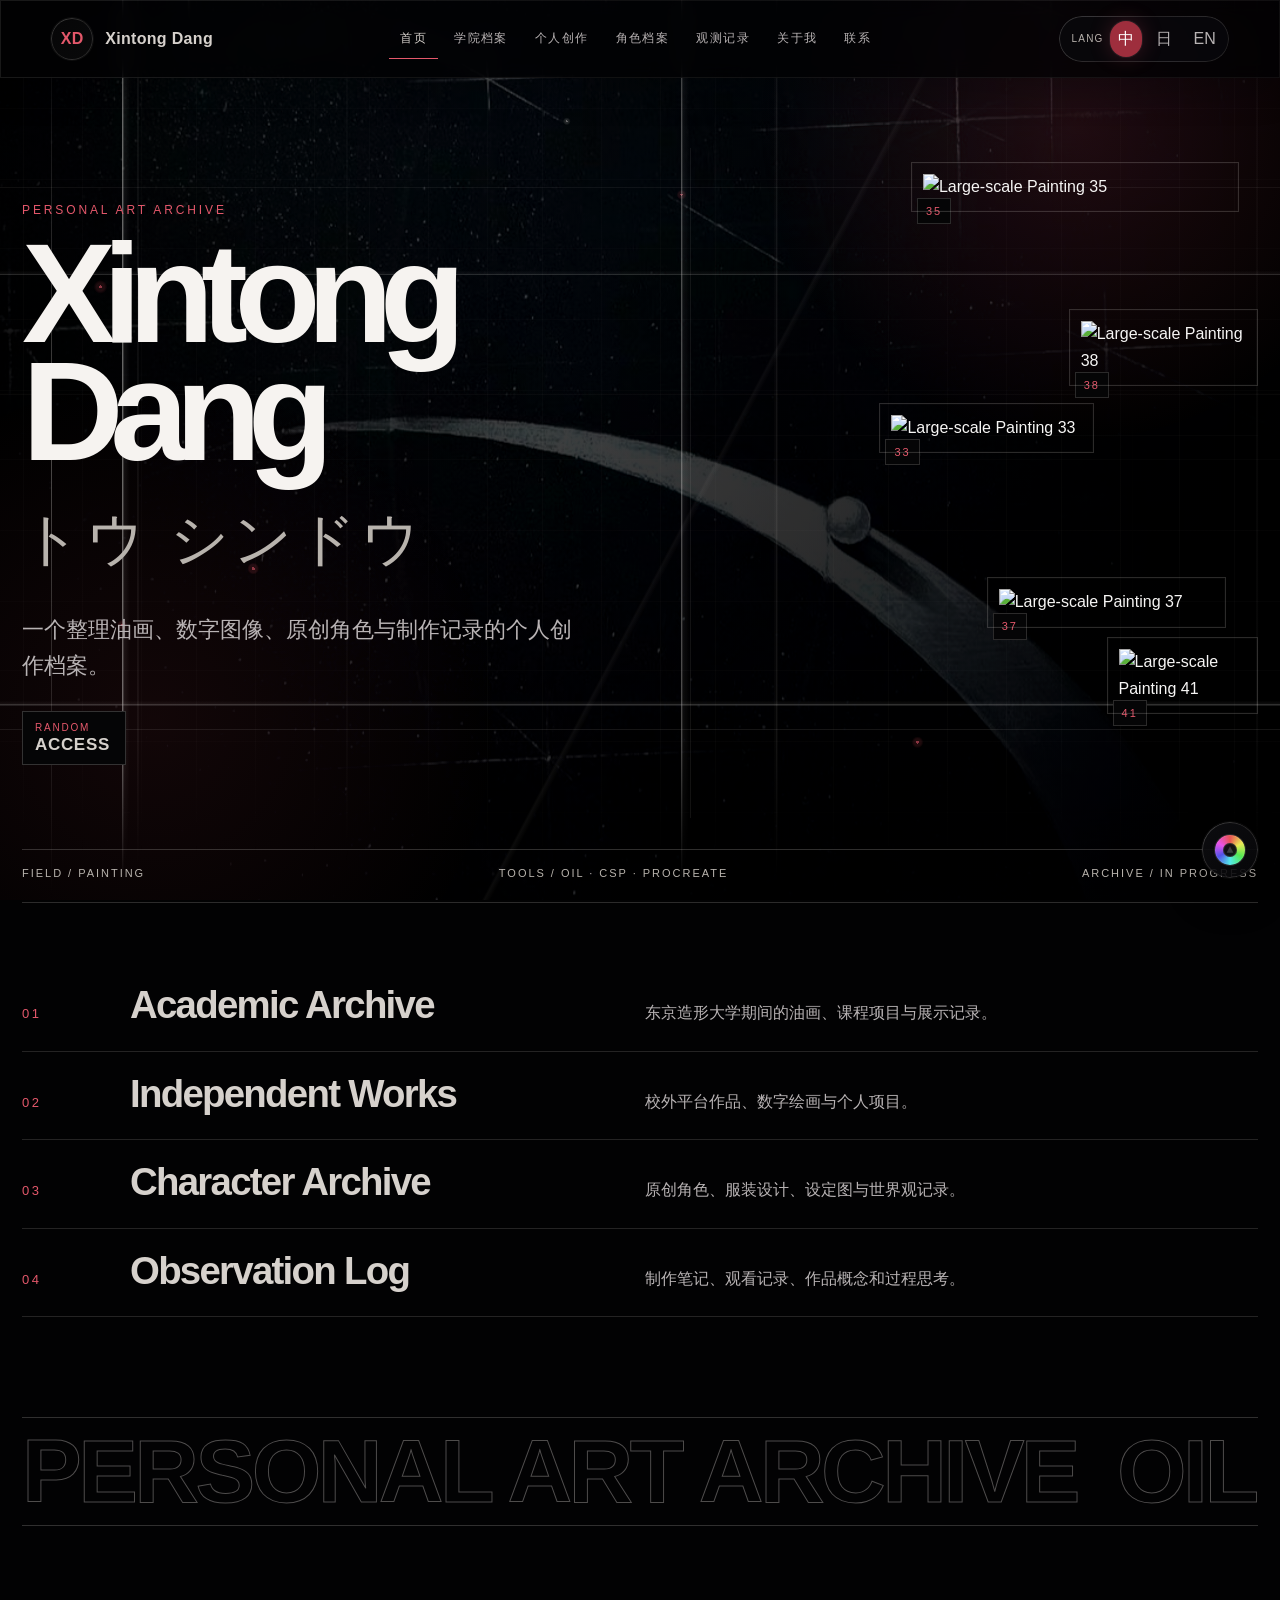
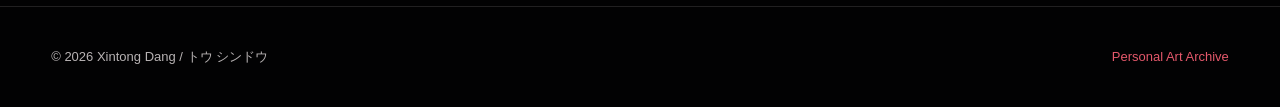
==== commit 37d03aa7: "Add files via upload" ====
--- a/index.html
+++ b/index.html
@@ -39,32 +39,25 @@
         <h1>Xintong<br>Dang</h1>
         <p class="jp-name">トウ シンドウ</p>
         <p class="home-manifesto" data-i18n="homeLead">一个整理油画、数字图像、原创角色与制作记录的个人创作档案。</p>
+        <button class="home-random random-access" type="button"><span>RANDOM</span><b>ACCESS</b></button>
       </div>
-      <div class="home-constellation" aria-label="Selected image constellation">
-        <a class="home-image h-big" href="academic.html#large-works" data-preview="33">
-      <img src="assets/images/academic/33.jpg" alt="Large-scale Painting 33" loading="lazy">
-      <span>33</span>
-    </a>
-        <a class="home-image h-wide" href="academic.html#large-works" data-preview="38">
-      <img src="assets/images/academic/38.jpg" alt="Large-scale Painting 38" loading="lazy">
-      <span>38</span>
-    </a>
-        <a class="home-image h-small" href="academic.html#large-works" data-preview="10">
-      <img src="assets/images/academic/10.jpg" alt="One Thousand Drawings 10" loading="lazy">
-      <span>10</span>
-    </a>
-        <a class="home-image h-print" href="academic.html#large-works" data-preview="01">
-      <img src="assets/images/academic/1.jpg" alt="Etching Works 01" loading="lazy">
-      <span>01</span>
-    </a>
-        <a class="home-image h-tall" href="academic.html#large-works" data-preview="22">
-      <img src="assets/images/academic/22.jpg" alt="One Thousand Drawings 22" loading="lazy">
-      <span>22</span>
-    </a>
-        <a class="home-image h-note" href="academic.html#large-works" data-preview="04">
-      <img src="assets/images/academic/4.jpg" alt="Sketch Note 04" loading="lazy">
-      <span>04</span>
-    </a>
+      
+      <div class="home-constellation home-largeworks" aria-label="Selected large-scale paintings">
+        <a class="home-image hf-35" href="academic.html#large-works" data-preview="35" data-code="35">
+          <img src="assets/images/academic/thumbs/35.jpg" alt="Large-scale Painting 35" loading="lazy">
+        </a>
+        <a class="home-image hf-33" href="academic.html#large-works" data-preview="33" data-code="33">
+          <img src="assets/images/academic/thumbs/33.jpg" alt="Large-scale Painting 33" loading="lazy">
+        </a>
+        <a class="home-image hf-38" href="academic.html#large-works" data-preview="38" data-code="38">
+          <img src="assets/images/academic/thumbs/38.jpg" alt="Large-scale Painting 38" loading="lazy">
+        </a>
+        <a class="home-image hf-37" href="academic.html#large-works" data-preview="37" data-code="37">
+          <img src="assets/images/academic/thumbs/37.jpg" alt="Large-scale Painting 37" loading="lazy">
+        </a>
+        <a class="home-image hf-41" href="academic.html#large-works" data-preview="41" data-code="41">
+          <img src="assets/images/academic/thumbs/41.jpg" alt="Large-scale Painting 41" loading="lazy">
+        </a>
       </div>
       <div class="home-status">
         <span>FIELD / PAINTING</span>
--- a/assets/css/style.css
+++ b/assets/css/style.css
@@ -1093,3 +1093,788 @@
   .log-entry{grid-template-columns:1fr;gap:6px}
   .about-spec div{grid-template-columns:1fr}
 }
+
+
+/* ===== V9 fixes: rhythm, academic layout, non-uniform moving lines ===== */
+
+/* Irregular observation-line background: less square grid, faster movement, occasional glowing nodes */
+.site-field{
+  opacity:.86;
+  background-image:
+    linear-gradient(90deg,transparent 0 7.8%,rgba(226,222,218,.11) 7.86%,transparent 7.95% 19.7%,rgba(226,222,218,.05) 19.78%,transparent 19.88% 44.2%,rgba(226,222,218,.10) 44.28%,transparent 44.38% 71.6%,rgba(226,222,218,.06) 71.68%,transparent 71.78%),
+    linear-gradient(0deg,transparent 0 13.4%,rgba(226,222,218,.08) 13.48%,transparent 13.58% 31.8%,rgba(226,222,218,.12) 31.88%,transparent 31.98% 63.1%,rgba(226,222,218,.055) 63.18%,transparent 63.28% 82.4%,rgba(226,222,218,.09) 82.48%,transparent 82.58%),
+    repeating-linear-gradient(90deg,transparent 0 23px,rgba(214,209,204,.026) 23px 24px,transparent 24px 59px),
+    repeating-linear-gradient(0deg,transparent 0 31px,rgba(214,209,204,.022) 31px 32px,transparent 32px 71px);
+  background-size:137vw 100%,100% 119vh,173px 100%,100% 211px;
+  background-position:0 0,0 0,0 0,0 0;
+  animation:fieldShift 14s linear infinite alternate;
+}
+.site-field::before{
+  inset:0;
+  opacity:.72;
+  background:
+    radial-gradient(circle at 7.85% 31.88%,rgba(238,235,231,.82) 0 1px,rgba(238,235,231,.30) 1px 2px,transparent 4px),
+    radial-gradient(circle at 44.28% 13.48%,rgba(238,235,231,.72) 0 1px,rgba(238,235,231,.24) 1px 2px,transparent 4px),
+    radial-gradient(circle at 71.68% 82.48%,rgba(238,235,231,.68) 0 1px,rgba(238,235,231,.22) 1px 2px,transparent 4px),
+    radial-gradient(circle at 19.78% 63.18%,var(--red-glow) 0 1px,rgba(238,235,231,.16) 1px 3px,transparent 6px);
+  animation:nodeBlink 5.2s ease-in-out infinite alternate;
+}
+.site-field::after{
+  inset:0;
+  opacity:.82;
+  background:
+    linear-gradient(90deg,transparent 0 9.5%,rgba(240,238,235,.72) 9.54%,rgba(240,238,235,.10) 9.70%,transparent 10.2%),
+    linear-gradient(90deg,transparent 0 53.2%,rgba(240,238,235,.46) 53.24%,rgba(240,238,235,.08) 53.36%,transparent 53.9%),
+    linear-gradient(0deg,transparent 0 21.6%,rgba(240,238,235,.58) 21.64%,rgba(240,238,235,.09) 21.78%,transparent 22.2%),
+    linear-gradient(0deg,transparent 0 69.4%,rgba(240,238,235,.36) 69.44%,rgba(240,238,235,.08) 69.58%,transparent 70.0%);
+  animation:gridDrift 15s linear infinite alternate;
+}
+@keyframes fieldShift{
+  from{background-position:-2vw 0,0 -1vh,-24px 0,0 -36px}
+  to{background-position:2vw 0,0 1vh,42px 0,0 48px}
+}
+@keyframes nodeBlink{
+  0%,35%{opacity:.26;filter:brightness(.85)}
+  55%{opacity:.82;filter:brightness(1.35)}
+  100%{opacity:.42;filter:brightness(1)}
+}
+
+/* Bug 1: PC homepage title / Japanese name overlap */
+.home-title-block h1{
+  line-height:.84;
+  letter-spacing:-.095em;
+}
+.jp-name{
+  margin:34px 0 38px;
+  line-height:1.18;
+}
+
+/* Bug 2: section rail should not create a huge first-row height before images */
+.section-rail{
+  grid-row:1 / span 2;
+}
+.editorial-section{
+  row-gap:0;
+}
+.section-intro{
+  margin-bottom:22px;
+}
+
+/* Bug 3: project subsection titles belong to the content column, not the left rail */
+.project-note{
+  grid-column:2;
+  writing-mode:horizontal-tb;
+}
+.project-note h3,
+.project-note p,
+.project-note span{
+  writing-mode:horizontal-tb;
+  transform:none;
+}
+
+/* Bug 4: preserve original image ratios in academic gallery.
+   Use editorial-column masonry instead of cropped fixed boxes. */
+.editorial-wall{
+  grid-column:2;
+  display:block;
+  column-gap:16px;
+}
+.large-wall{columns:3 320px;}
+.drawing-wall{columns:4 220px;}
+.print-wall{columns:3 260px;}
+.research-wall{columns:3 260px;}
+
+.editorial-image,
+.editorial-image.feature,
+.editorial-image.panorama,
+.editorial-image.tall,
+.editorial-image.wide,
+.editorial-image.mini,
+.editorial-image.print,
+.editorial-image.research,
+.large-wall .editorial-image:nth-child(n),
+.drawing-wall .editorial-image:nth-child(n),
+.research-wall .editorial-image:nth-child(n),
+.print-wall .editorial-image:nth-child(n){
+  display:block;
+  break-inside:avoid;
+  page-break-inside:avoid;
+  margin:0 0 16px;
+  grid-column:auto;
+  grid-row:auto;
+}
+.editorial-image .gallery-open{
+  height:auto;
+  min-height:0;
+  background:#070708;
+  display:block;
+}
+.editorial-image .gallery-open img{
+  width:100%;
+  height:auto;
+  object-fit:contain;
+  display:block;
+}
+.editorial-image .gallery-open::after{
+  background:linear-gradient(180deg,rgba(0,0,0,.01),rgba(0,0,0,.20));
+  opacity:.28;
+}
+.editorial-image .gallery-open:hover::after{opacity:.06}
+
+/* Give some deliberate rhythm without cropping */
+.large-wall .editorial-image:nth-child(1),
+.large-wall .editorial-image:nth-child(4),
+.drawing-wall .editorial-image:nth-child(1),
+.drawing-wall .editorial-image:nth-child(8),
+.drawing-wall .editorial-image:nth-child(16){
+  margin-bottom:24px;
+}
+.drawing-wall .editorial-image:nth-child(5),
+.drawing-wall .editorial-image:nth-child(13),
+.drawing-wall .editorial-image:nth-child(21){
+  transform:translateY(22px);
+}
+.large-wall .editorial-image:nth-child(2),
+.large-wall .editorial-image:nth-child(7),
+.research-wall .editorial-image:nth-child(3){
+  transform:translateY(18px);
+}
+
+@media(max-width:1100px){
+  .section-rail{grid-row:auto}
+  .project-note{grid-column:1}
+  .editorial-wall{grid-column:1}
+}
+@media(max-width:760px){
+  .large-wall,.drawing-wall,.print-wall,.research-wall{columns:2 160px}
+  .drawing-wall .editorial-image:nth-child(n),
+  .large-wall .editorial-image:nth-child(n),
+  .research-wall .editorial-image:nth-child(n){
+    transform:none;
+  }
+}
+@media(max-width:520px){
+  .large-wall,.drawing-wall,.print-wall,.research-wall{columns:1}
+}
+
+
+/* ===== V10: detail views, homepage large-work composition, refined markers ===== */
+
+.site-field::before{
+  background:
+    radial-gradient(circle at 7.85% 31.88%,rgba(255,90,90,.86) 0 1.5px,rgba(255,90,90,.22) 1.5px 4px,transparent 7px),
+    radial-gradient(circle at 44.28% 13.48%,rgba(238,235,231,.72) 0 1px,rgba(238,235,231,.24) 1px 2px,transparent 4px),
+    radial-gradient(circle at 71.68% 82.48%,rgba(255,90,90,.72) 0 1.3px,rgba(255,90,90,.18) 1.3px 3.6px,transparent 6px),
+    radial-gradient(circle at 19.78% 63.18%,rgba(255,112,112,.82) 0 1.6px,rgba(255,112,112,.20) 1.6px 4px,transparent 6px),
+    radial-gradient(circle at 53.24% 21.64%,rgba(255,102,102,.68) 0 1.2px,rgba(255,102,102,.16) 1.2px 3px,transparent 5px),
+    radial-gradient(circle at 9.54% 69.44%,rgba(255,102,102,.78) 0 1.4px,rgba(255,102,102,.16) 1.4px 3.2px,transparent 5px);
+  animation:nodeBlink 4.8s ease-in-out infinite alternate;
+}
+
+.editorial-image{
+  position:relative;
+  padding:18px 0 0 18px;
+}
+.editorial-image .image-code{
+  position:absolute !important;
+  left:0;
+  top:0;
+  bottom:auto;
+  z-index:5;
+  background:#050506;
+  border:1px solid rgba(214,209,204,.22);
+  color:var(--red-bright);
+  padding:3px 8px;
+  font-size:11px;
+  letter-spacing:.18em;
+  min-width:34px;
+  text-align:center;
+}
+.editorial-image .gallery-open::after{
+  background:linear-gradient(180deg,rgba(0,0,0,.01),rgba(0,0,0,.12));
+}
+
+/* homepage only uses large-scale works, preserves ratios */
+.home-constellation.home-largeworks{
+  position:relative;
+  display:block;
+  min-height:760px;
+  padding:18px 0 0;
+}
+.home-constellation.home-largeworks::before{
+  content:"";
+  position:absolute;
+  inset:0;
+  pointer-events:none;
+  background:
+    linear-gradient(90deg,transparent 0 10%,rgba(214,209,204,.18) 10.05%,transparent 10.12% 44%,rgba(214,209,204,.13) 44.05%,transparent 44.12% 80%,rgba(214,209,204,.10) 80.05%,transparent 80.12%),
+    linear-gradient(0deg,transparent 0 18%,rgba(214,209,204,.16) 18.05%,transparent 18.12% 57%,rgba(214,209,204,.10) 57.05%,transparent 57.12%);
+  opacity:.58;
+}
+.home-image{
+  position:absolute;
+  display:block;
+  padding:12px;
+  background:transparent;
+  overflow:visible;
+  transition:transform .28s ease;
+}
+.home-image::before,
+.home-image::after{
+  content:"";
+  position:absolute;
+  pointer-events:none;
+}
+.home-image::before{
+  inset:0;
+  border:1px solid rgba(214,209,204,.20);
+  box-shadow:0 0 0 1px rgba(255,255,255,.02) inset;
+}
+.home-image::after{
+  content:attr(data-code);
+  left:6px;
+  bottom:-12px;
+  width:auto;
+  height:auto;
+  padding:3px 8px;
+  font-size:11px;
+  letter-spacing:.18em;
+  color:var(--red-bright);
+  background:#050506;
+  border:1px solid rgba(214,209,204,.18);
+}
+.home-image img{
+  width:100%;
+  height:auto !important;
+  display:block;
+  object-fit:contain !important;
+  filter:saturate(.97) contrast(1.03);
+}
+.home-image span{display:none}
+.home-image:hover{transform:translateY(-4px)}
+.home-image:hover img{filter:saturate(1.04) contrast(1.08)}
+.home-image.hf-35{right:5%; top:2%; width:46%}
+.home-image.hf-33{right:24%; top:40%; width:31%}
+.home-image.hf-38{right:0; top:26%; width:27%}
+.home-image.hf-37{right:7%; top:64%; width:37%}
+.home-image.hf-41{right:0; top:75%; width:23%}
+
+.art-viewer .lightbox-stage figcaption{
+  display:flex;
+  flex-direction:column;
+  justify-content:flex-start;
+}
+.art-viewer .detail-preview-panel{
+  margin:auto 0;
+  display:flex;
+  flex-direction:column;
+  gap:10px;
+}
+.art-viewer .detail-preview-label{
+  margin:0;
+  color:var(--silver-soft);
+  font-size:11px;
+  letter-spacing:.2em;
+}
+.art-viewer .detail-preview-list{
+  display:flex;
+  flex-direction:column;
+  gap:10px;
+  max-height:280px;
+  overflow:auto;
+  padding-right:4px;
+}
+.art-viewer .detail-preview-list::-webkit-scrollbar{width:5px}
+.art-viewer .detail-preview-list::-webkit-scrollbar-thumb{background:rgba(214,209,204,.18)}
+.art-viewer .detail-thumb{
+  border:1px solid rgba(214,209,204,.18);
+  background:#050506;
+  padding:8px;
+  display:grid;
+  grid-template-columns:64px 1fr;
+  grid-template-rows:auto auto;
+  gap:6px 10px;
+  align-items:center;
+  text-align:left;
+  cursor:pointer;
+}
+.art-viewer .detail-thumb img{
+  width:64px;
+  height:auto;
+  max-height:84px;
+  object-fit:contain;
+  grid-row:1 / span 2;
+  border:1px solid rgba(214,209,204,.12);
+}
+.art-viewer .detail-thumb-kind{
+  font-size:10px;
+  color:var(--silver-soft);
+  letter-spacing:.18em;
+}
+.art-viewer .detail-thumb-no{
+  color:var(--red-bright);
+  font-size:15px;
+  letter-spacing:.12em;
+}
+.art-viewer .detail-thumb.active{
+  border-color:var(--red-bright);
+  box-shadow:0 0 0 1px rgba(255,255,255,.03) inset, 0 0 20px rgba(255,82,108,.10);
+}
+
+@media(max-width:1100px){
+  .art-viewer .detail-preview-list{
+    flex-direction:row;
+    max-height:none;
+    overflow:auto;
+  }
+  .art-viewer .detail-thumb{min-width:148px}
+}
+@media(max-width:640px){
+  .home-constellation.home-largeworks{min-height:560px;padding-top:12px}
+  .home-image.hf-35{right:0;top:0;width:62%}
+  .home-image.hf-33{right:8%;top:40%;width:48%}
+  .home-image.hf-38{right:0;top:18%;width:34%}
+  .home-image.hf-37{right:0;top:68%;width:54%}
+  .home-image.hf-41{left:18%;top:74%;width:30%}
+}
+
+
+/* ===== V11 self-check corrections and design refinements ===== */
+
+/* Use accent-aware coordinate nodes instead of fixed red. */
+.site-field::before{
+  background:
+    radial-gradient(circle at 7.85% 31.88%,var(--red-bright) 0 1.5px,var(--red-glow) 1.5px 4px,transparent 7px),
+    radial-gradient(circle at 44.28% 13.48%,rgba(238,235,231,.72) 0 1px,rgba(238,235,231,.24) 1px 2px,transparent 4px),
+    radial-gradient(circle at 71.68% 82.48%,var(--red-bright) 0 1.3px,var(--red-glow) 1.3px 3.6px,transparent 6px),
+    radial-gradient(circle at 19.78% 63.18%,var(--red-bright) 0 1.6px,var(--red-glow) 1.6px 4px,transparent 6px),
+    radial-gradient(circle at 53.24% 21.64%,var(--red-bright) 0 1.2px,var(--red-glow) 1.2px 3px,transparent 5px),
+    radial-gradient(circle at 9.54% 69.44%,var(--red-bright) 0 1.4px,var(--red-glow) 1.4px 3.2px,transparent 5px);
+}
+
+/* Improve header resilience on medium desktop widths. */
+.site-header{min-height:68px}
+.nav{flex-wrap:nowrap}
+@media(max-width:1180px){
+  .nav{gap:2px;font-size:11px;letter-spacing:.08em}
+  .nav a{padding:8px 8px}
+  .brand-text{max-width:160px;overflow:hidden;text-overflow:ellipsis}
+}
+
+/* Academic quick section rail */
+.quick-section-rail{
+  position:fixed;
+  right:18px;
+  top:50%;
+  transform:translateY(-50%);
+  z-index:25;
+  display:grid;
+  gap:8px;
+}
+.quick-section-rail a{
+  width:72px;
+  min-height:46px;
+  display:grid;
+  align-content:center;
+  gap:2px;
+  padding:7px 8px;
+  background:rgba(5,5,6,.72);
+  border:1px solid rgba(214,209,204,.18);
+  backdrop-filter:blur(4px);
+}
+.quick-section-rail span{
+  color:var(--red-bright);
+  font-size:11px;
+  letter-spacing:.16em;
+}
+.quick-section-rail b{
+  color:var(--silver-soft);
+  font-size:10px;
+  font-weight:520;
+  letter-spacing:.08em;
+}
+.quick-section-rail a:hover{
+  border-color:var(--red-bright);
+  box-shadow:0 0 18px var(--red-glow);
+}
+@media(max-width:1180px){
+  .quick-section-rail{display:none}
+}
+
+/* Academic view mode tool */
+.academic-tools{
+  display:flex;
+  justify-content:flex-end;
+  align-self:end;
+}
+.view-mode-toggle{
+  width:114px;
+  height:54px;
+  border:1px solid rgba(214,209,204,.22);
+  background:#050506;
+  color:var(--silver);
+  cursor:pointer;
+  display:grid;
+  align-content:center;
+  gap:2px;
+  text-align:left;
+  padding:8px 12px;
+}
+.view-mode-toggle span{
+  color:var(--red-bright);
+  font-size:10px;
+  letter-spacing:.18em;
+}
+.view-mode-toggle b{
+  color:var(--silver);
+  font-size:18px;
+  letter-spacing:.04em;
+}
+.view-mode-toggle:hover{
+  border-color:var(--red-bright);
+  box-shadow:0 0 24px var(--red-glow);
+}
+
+/* Focus mode: larger, slower gallery rhythm for close looking */
+.academic-redesign.focus-mode .large-wall{columns:2 420px}
+.academic-redesign.focus-mode .drawing-wall{columns:3 280px}
+.academic-redesign.focus-mode .print-wall{columns:2 340px}
+.academic-redesign.focus-mode .research-wall{columns:2 340px}
+.academic-redesign.focus-mode .editorial-image{margin-bottom:28px}
+
+/* Avoid homepage crowding on medium screens. */
+@media(min-width:981px) and (max-width:1320px){
+  .home-cover{
+    grid-template-columns:.95fr 1.05fr;
+    gap:34px;
+  }
+  .home-title-block h1{
+    font-size:clamp(82px,11vw,142px);
+  }
+  .home-constellation.home-largeworks{
+    min-height:650px;
+  }
+  .home-image.hf-35{width:52%;right:3%;top:2%}
+  .home-image.hf-33{width:34%;right:26%;top:38%}
+  .home-image.hf-38{width:30%;right:0;top:24%}
+  .home-image.hf-37{width:38%;right:5%;top:64%}
+  .home-image.hf-41{width:24%;right:0;top:73%}
+}
+
+/* Lightbox detail panel: clearer reading hierarchy */
+.art-viewer .detail-preview-panel[hidden]{display:none!important}
+.art-viewer .detail-preview-label{
+  border-top:1px solid rgba(214,209,204,.18);
+  padding-top:12px;
+}
+.art-viewer .detail-thumb{
+  transition:border-color .2s ease, transform .2s ease, box-shadow .2s ease;
+}
+.art-viewer .detail-thumb:hover{
+  transform:translateX(3px);
+  border-color:rgba(214,209,204,.45);
+}
+.art-viewer .detail-thumb img{
+  background:#0a0a0b;
+}
+
+/* Thumbnail images are lighter; retain full image only in lightbox. */
+.editorial-image .gallery-open img,
+.home-image img{
+  image-rendering:auto;
+}
+
+/* Mobile: keep tools out of the way. */
+@media(max-width:760px){
+  .academic-tools{justify-content:flex-start;margin-top:18px}
+  .view-mode-toggle{width:104px;height:50px}
+}
+
+
+/* ===== V12: work pages, image index, random access ===== */
+
+/* Selected work page link */
+.work-page-link{
+  position:absolute;
+  right:0;
+  top:0;
+  z-index:6;
+  padding:3px 8px;
+  background:#050506;
+  border:1px solid rgba(214,209,204,.22);
+  color:var(--silver-soft);
+  font-size:10px;
+  letter-spacing:.16em;
+  opacity:0;
+  transform:translateY(-4px);
+  transition:.2s ease;
+}
+.editorial-image:hover .work-page-link{
+  opacity:1;
+  transform:translateY(0);
+}
+.work-page-link:hover{
+  color:var(--red-bright);
+  border-color:var(--red-bright);
+}
+
+/* Academic tool buttons */
+.academic-tools{
+  gap:8px;
+  flex-wrap:wrap;
+}
+.archive-index-toggle,
+.random-access{
+  min-width:104px;
+  height:54px;
+  border:1px solid rgba(214,209,204,.22);
+  background:#050506;
+  color:var(--silver);
+  cursor:pointer;
+  display:grid;
+  align-content:center;
+  gap:2px;
+  text-align:left;
+  padding:8px 12px;
+}
+.archive-index-toggle span,
+.random-access span{
+  color:var(--red-bright);
+  font-size:10px;
+  letter-spacing:.18em;
+}
+.archive-index-toggle b,
+.random-access b{
+  color:var(--silver);
+  font-size:17px;
+  letter-spacing:.04em;
+}
+.archive-index-toggle:hover,
+.random-access:hover{
+  border-color:var(--red-bright);
+  box-shadow:0 0 24px var(--red-glow);
+}
+.home-random{
+  margin-top:28px;
+}
+
+/* Image index overlay */
+.archive-index-overlay{
+  position:fixed;
+  inset:0;
+  z-index:120;
+  display:none;
+  background:rgba(0,0,0,.92);
+  padding:34px;
+  overflow:auto;
+}
+.archive-index-overlay.open{display:block}
+.archive-index-inner{
+  width:min(1320px,100%);
+  margin:0 auto;
+}
+.archive-index-inner h2{
+  font-size:clamp(64px,10vw,150px);
+  line-height:.78;
+  letter-spacing:-.08em;
+  margin:0 0 18px;
+}
+.archive-index-note{
+  color:var(--muted);
+  max-width:720px;
+  margin-bottom:28px;
+}
+.archive-index-grid{
+  display:grid;
+  grid-template-columns:repeat(auto-fill,minmax(92px,1fr));
+  gap:9px;
+}
+.archive-index-item{
+  border:1px solid rgba(214,209,204,.18);
+  background:#050506;
+  padding:6px;
+  cursor:pointer;
+  display:grid;
+  gap:5px;
+  text-align:left;
+}
+.archive-index-item span{
+  color:var(--red-bright);
+  font-size:10px;
+  letter-spacing:.16em;
+}
+.archive-index-item img{
+  width:100%;
+  aspect-ratio:1/1;
+  object-fit:cover;
+  filter:saturate(.92) contrast(1.02);
+}
+.archive-index-item:hover{
+  border-color:var(--red-bright);
+  box-shadow:0 0 20px var(--red-glow);
+}
+.archive-index-close{
+  position:fixed;
+  top:24px;
+  right:28px;
+  width:44px;
+  height:44px;
+  border:1px solid rgba(214,209,204,.28);
+  background:#050506;
+  color:var(--silver);
+  font-size:28px;
+  cursor:pointer;
+}
+
+/* Standalone work pages */
+.work-page{
+  width:min(1480px,calc(100% - 44px));
+  margin:0 auto;
+  padding:38px 0 100px;
+}
+.work-return{
+  padding:24px 0;
+}
+.work-return a{
+  color:var(--silver-soft);
+  font-size:12px;
+  letter-spacing:.14em;
+  text-transform:uppercase;
+}
+.work-return a:hover{color:var(--red-bright)}
+.work-hero{
+  min-height:calc(100vh - 160px);
+  display:grid;
+  grid-template-columns:minmax(0,1fr) 360px;
+  gap:26px;
+  align-items:end;
+}
+.work-image-stage{
+  border:1px solid rgba(214,209,204,.20);
+  background:#050506;
+  padding:18px;
+  display:grid;
+  place-items:center;
+  min-height:62vh;
+}
+.work-main-image{
+  max-width:100%;
+  max-height:calc(100vh - 190px);
+  width:auto;
+  height:auto;
+  display:block;
+}
+.work-info-panel{
+  border-left:1px solid rgba(214,209,204,.24);
+  padding:22px 0 22px 24px;
+}
+.work-no{
+  color:var(--red-bright);
+  letter-spacing:.18em;
+  font-size:12px;
+}
+.work-info-panel h1{
+  font-size:clamp(34px,4vw,64px);
+  line-height:.9;
+  letter-spacing:-.06em;
+  color:var(--silver);
+  margin:0 0 14px;
+}
+.work-project{
+  color:var(--muted);
+}
+.work-info-panel dl{
+  display:grid;
+  gap:1px;
+  margin:26px 0;
+  background:rgba(214,209,204,.16);
+}
+.work-info-panel dl div{
+  background:#050506;
+  display:grid;
+  grid-template-columns:96px 1fr;
+  gap:12px;
+  padding:10px 12px;
+}
+.work-info-panel dt{
+  color:var(--red-bright);
+  font-size:10px;
+  letter-spacing:.14em;
+}
+.work-info-panel dd{
+  margin:0;
+  color:var(--silver-soft);
+}
+.work-desc{
+  color:var(--muted);
+  display:none;
+}
+html[lang="zh"] .work-desc.lang-zh,
+html[lang="ja"] .work-desc.lang-ja,
+html[lang="en"] .work-desc.lang-en{
+  display:block;
+}
+.work-detail-views,
+.related-works{
+  margin:80px 0 0;
+  border-top:1px solid rgba(214,209,204,.20);
+  padding-top:24px;
+}
+.work-detail-strip{
+  display:flex;
+  gap:14px;
+  overflow:auto;
+  padding-bottom:8px;
+}
+.work-detail-thumb{
+  min-width:260px;
+  border:1px solid rgba(214,209,204,.20);
+  background:#050506;
+  padding:10px;
+  cursor:pointer;
+  text-align:left;
+}
+.work-detail-thumb img{
+  width:100%;
+  height:170px;
+  object-fit:contain;
+  display:block;
+}
+.work-detail-thumb span{
+  color:var(--red-bright);
+  font-size:11px;
+  letter-spacing:.16em;
+}
+.work-detail-thumb:hover,
+.work-detail-thumb.active{
+  border-color:var(--red-bright);
+  box-shadow:0 0 24px var(--red-glow);
+}
+.related-works>div{
+  display:grid;
+  grid-template-columns:repeat(auto-fit,minmax(190px,1fr));
+  gap:1px;
+  background:rgba(214,209,204,.16);
+}
+.related-works a{
+  background:#050506;
+  padding:16px;
+}
+.related-works span{
+  display:block;
+  color:var(--red-bright);
+  letter-spacing:.16em;
+  font-size:11px;
+}
+.related-works b{
+  color:var(--silver);
+}
+@media(max-width:980px){
+  .work-hero{grid-template-columns:1fr}
+  .work-info-panel{border-left:0;border-top:1px solid rgba(214,209,204,.24);padding:22px 0}
+}
+@media(max-width:640px){
+  .work-page{width:calc(100% - 28px)}
+  .work-image-stage{padding:10px;min-height:42vh}
+  .archive-index-overlay{padding:20px}
+}
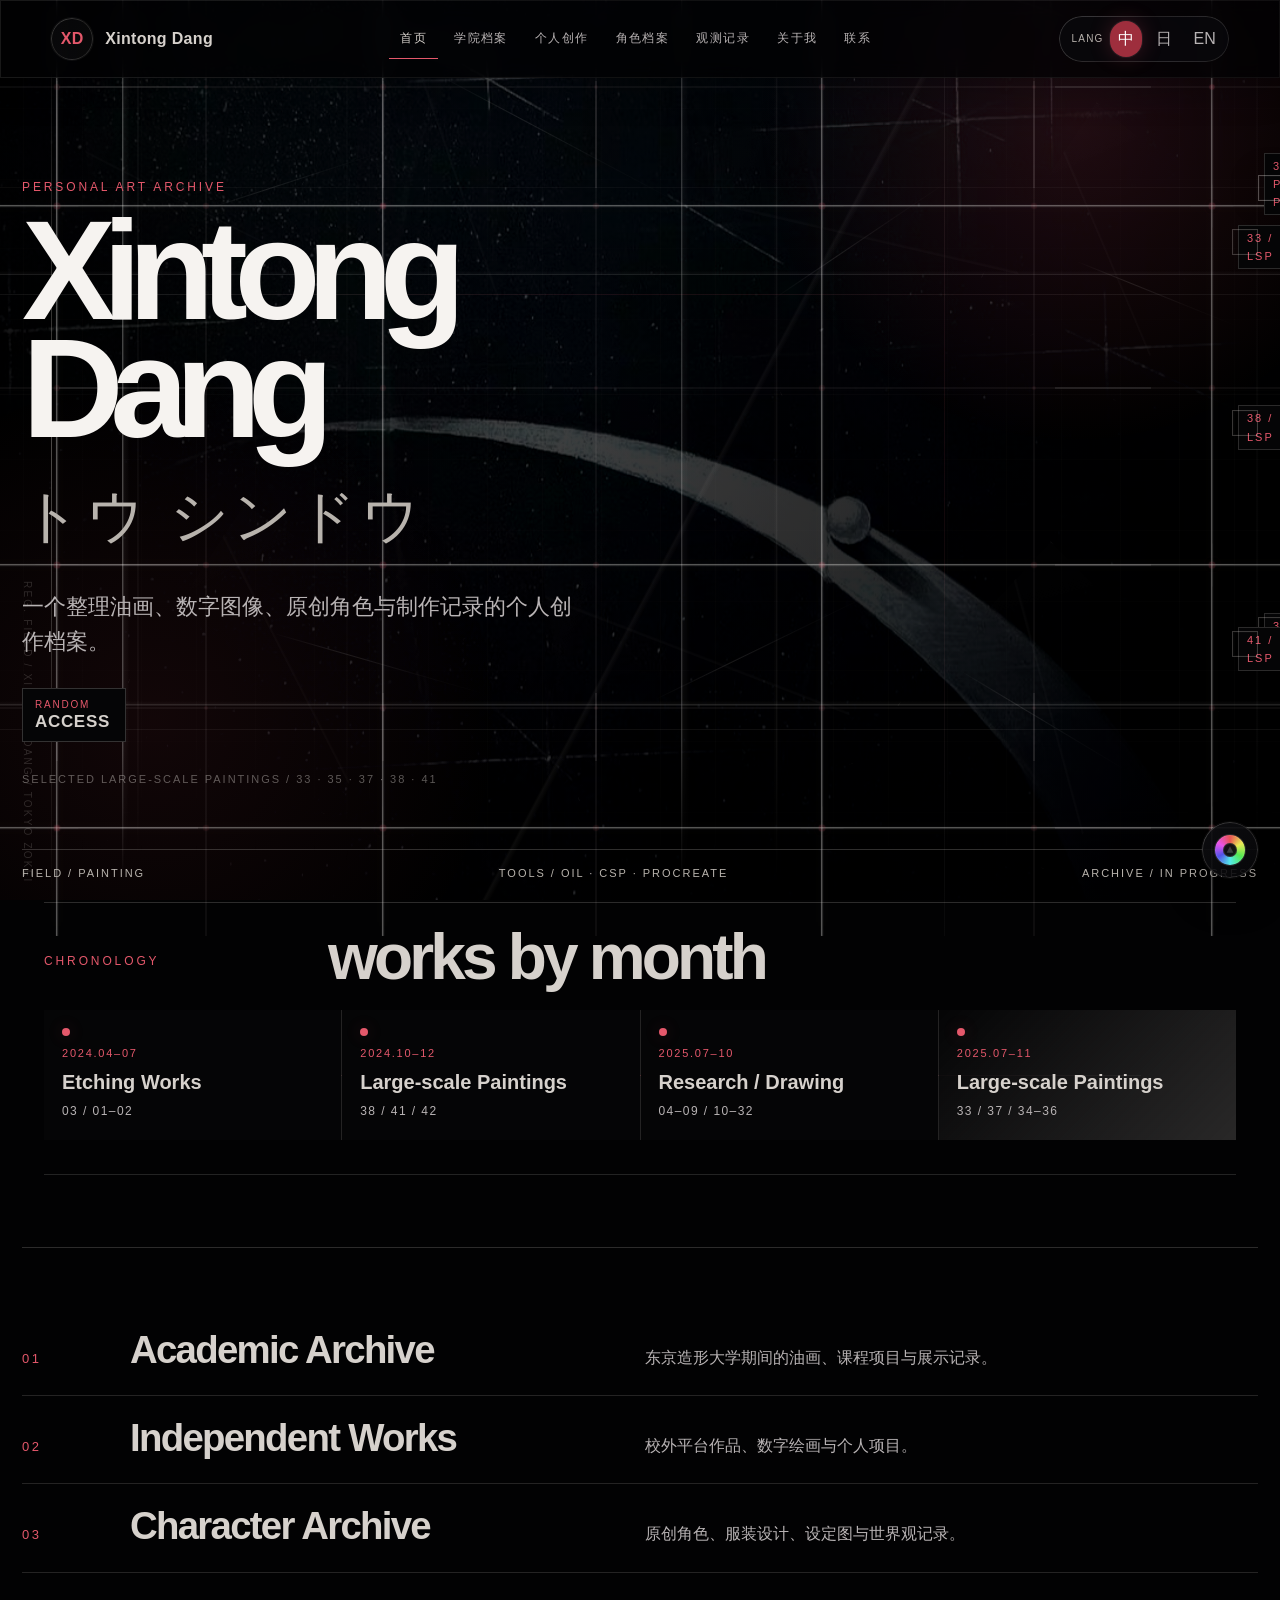
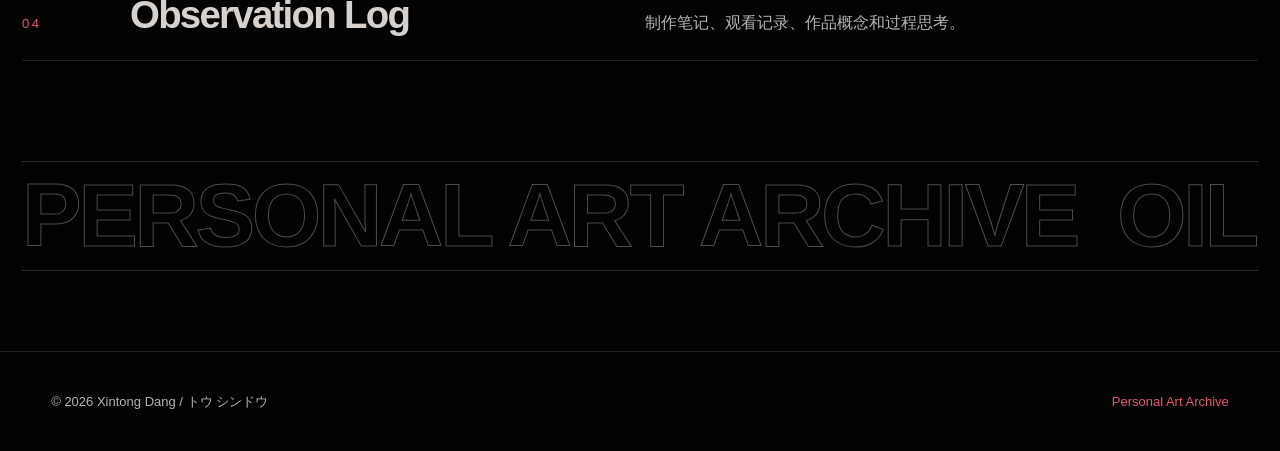
==== commit e0a695c1: "Add files via upload" ====
--- a/index.html
+++ b/index.html
@@ -66,7 +66,38 @@
       </div>
     </section>
 
-    <section class="editorial-portals">
+
+    
+    <section class="archive-trajectory chronology-summary" aria-label="Archive chronology summary">
+      <div class="trajectory-heading">
+        <p class="eyebrow">Chronology</p>
+        <h2>works by month</h2>
+      </div>
+      <div class="trajectory-track month-track">
+        <a href="academic.html#chronology-2024" class="trajectory-node">
+          <span>2024.04–07</span>
+          <b>Etching Works</b>
+          <em>03 / 01–02</em>
+        </a>
+        <a href="academic.html#chronology-2024" class="trajectory-node">
+          <span>2024.10–12</span>
+          <b>Large-scale Paintings</b>
+          <em>38 / 41 / 42</em>
+        </a>
+        <a href="academic.html#chronology-2025" class="trajectory-node dense">
+          <span>2025.07–10</span>
+          <b>Research / Drawing</b>
+          <em>04–09 / 10–32</em>
+        </a>
+        <a href="academic.html#chronology-2025" class="trajectory-node primary">
+          <span>2025.07–11</span>
+          <b>Large-scale Paintings</b>
+          <em>33 / 37 / 34–36</em>
+        </a>
+      </div>
+    </section>
+
+<section class="editorial-portals">
       <a href="academic.html" class="portal-line">
         <span>01</span>
         <h2 data-i18n="portalAcademicTitle">Academic Archive</h2>
--- a/assets/css/style.css
+++ b/assets/css/style.css
@@ -1878,3 +1878,1041 @@
   .work-image-stage{padding:10px;min-height:42vh}
   .archive-index-overlay{padding:20px}
 }
+
+
+/* ===== V13 strict coordinate intersections + richer background motion ===== */
+
+/* Remove old free-floating glow dots. Nodes are now real intersections of visible lines. */
+.site-field::before{
+  background:none!important;
+  animation:none!important;
+}
+
+/* Keep the base irregular line texture, but make it secondary behind the real coordinate system. */
+.site-field{
+  opacity:.58;
+}
+
+/* Real coordinate system overlay.
+   Every glowing point is placed by JS at an actual vertical/horizontal line intersection. */
+.coordinate-field{
+  position:fixed;
+  inset:-4vh -4vw;
+  z-index:-1;
+  pointer-events:none;
+  overflow:hidden;
+  opacity:.82;
+  mix-blend-mode:screen;
+  transform:translate3d(0,0,0);
+  animation:coordinateDrift 12s ease-in-out infinite alternate;
+}
+
+.coordinate-field::before,
+.coordinate-field::after{
+  content:"";
+  position:absolute;
+  pointer-events:none;
+}
+
+/* soft scan beams: enrich the NASA/observation feeling without replacing the line system */
+.coordinate-field::before{
+  left:-20%;
+  right:-20%;
+  top:34%;
+  height:1px;
+  background:linear-gradient(90deg,transparent,rgba(230,226,222,.22),var(--red-glow),rgba(230,226,222,.16),transparent);
+  opacity:.55;
+  animation:scanHorizontal 8.5s linear infinite;
+}
+
+.coordinate-field::after{
+  top:-25%;
+  bottom:-25%;
+  left:72%;
+  width:1px;
+  background:linear-gradient(180deg,transparent,rgba(230,226,222,.18),var(--red-glow),rgba(230,226,222,.12),transparent);
+  opacity:.45;
+  animation:scanVertical 10.5s linear infinite;
+}
+
+.coord-line{
+  position:absolute;
+  background:rgba(226,222,218,.22);
+  box-shadow:0 0 14px rgba(226,222,218,.035);
+}
+
+.coord-line.vertical{
+  top:0;
+  bottom:0;
+  width:1px;
+  transform:translateX(-.5px);
+}
+
+.coord-line.horizontal{
+  left:0;
+  right:0;
+  height:1px;
+  transform:translateY(-.5px);
+}
+
+.coord-line.major{
+  background:rgba(236,233,230,.42);
+  box-shadow:
+    0 0 18px rgba(236,233,230,.10),
+    0 0 1px rgba(236,233,230,.65);
+}
+
+.coord-line.minor{
+  background:rgba(226,222,218,.12);
+}
+
+.coord-line.segment::before,
+.coord-line.segment::after{
+  content:"";
+  position:absolute;
+  background:rgba(226,222,218,.38);
+  opacity:.6;
+}
+
+.coord-line.vertical.segment::before{
+  top:12%;
+  height:11%;
+  left:0;
+  width:1px;
+}
+.coord-line.vertical.segment::after{
+  bottom:18%;
+  height:7%;
+  left:0;
+  width:1px;
+}
+.coord-line.horizontal.segment::before{
+  left:8%;
+  width:10%;
+  top:0;
+  height:1px;
+}
+.coord-line.horizontal.segment::after{
+  right:13%;
+  width:7%;
+  top:0;
+  height:1px;
+}
+
+/* Intersections: exact left/top match the visible vertical/horizontal lines. */
+.coord-node{
+  position:absolute;
+  width:6px;
+  height:6px;
+  border-radius:50%;
+  transform:translate(-50%,-50%);
+  background:var(--red-bright);
+  opacity:.10;
+  box-shadow:
+    0 0 0 1px rgba(255,255,255,.08),
+    0 0 10px var(--red-glow),
+    0 0 24px var(--red-glow);
+  animation:intersectionPulse 5.6s ease-in-out infinite;
+}
+
+.coord-node::before,
+.coord-node::after{
+  content:"";
+  position:absolute;
+  left:50%;
+  top:50%;
+  transform:translate(-50%,-50%);
+  border-radius:50%;
+  pointer-events:none;
+}
+
+.coord-node::before{
+  width:16px;
+  height:16px;
+  border:1px solid var(--red-glow);
+  opacity:.30;
+}
+
+.coord-node::after{
+  width:2px;
+  height:2px;
+  background:#fff3f3;
+  opacity:.55;
+}
+
+.coord-node.major{
+  width:7px;
+  height:7px;
+  opacity:.18;
+  animation-name:intersectionPulseMajor;
+}
+
+.coord-node.minor{
+  width:4px;
+  height:4px;
+  opacity:.07;
+  box-shadow:0 0 12px var(--red-glow);
+}
+
+/* tiny coordinate ticks around major intersections */
+.coord-node.major .tick-x,
+.coord-node.major .tick-y{
+  position:absolute;
+  display:block;
+  background:rgba(226,222,218,.25);
+  pointer-events:none;
+}
+
+.coord-node.major .tick-x{
+  left:-18px;
+  right:-18px;
+  top:50%;
+  height:1px;
+  transform:translateY(-50%);
+}
+
+.coord-node.major .tick-y{
+  top:-18px;
+  bottom:-18px;
+  left:50%;
+  width:1px;
+  transform:translateX(-50%);
+}
+
+@keyframes coordinateDrift{
+  from{transform:translate3d(-10px,-8px,0)}
+  to{transform:translate3d(12px,10px,0)}
+}
+
+@keyframes scanHorizontal{
+  0%{transform:translateY(-38vh);opacity:0}
+  12%{opacity:.42}
+  52%{opacity:.62}
+  100%{transform:translateY(52vh);opacity:0}
+}
+
+@keyframes scanVertical{
+  0%{transform:translateX(-48vw);opacity:0}
+  18%{opacity:.34}
+  58%{opacity:.50}
+  100%{transform:translateX(36vw);opacity:0}
+}
+
+@keyframes intersectionPulse{
+  0%,22%,100%{opacity:.06;filter:brightness(.75);transform:translate(-50%,-50%) scale(.72)}
+  36%{opacity:.18;filter:brightness(1.1);transform:translate(-50%,-50%) scale(.92)}
+  48%{opacity:.34;filter:brightness(1.75);transform:translate(-50%,-50%) scale(1.18)}
+  62%{opacity:.13;filter:brightness(.95);transform:translate(-50%,-50%) scale(.85)}
+}
+
+@keyframes intersectionPulseMajor{
+  0%,18%,100%{opacity:.10;filter:brightness(.85);transform:translate(-50%,-50%) scale(.78)}
+  34%{opacity:.30;filter:brightness(1.35);transform:translate(-50%,-50%) scale(1)}
+  46%{opacity:.70;filter:brightness(2);transform:translate(-50%,-50%) scale(1.28)}
+  68%{opacity:.18;filter:brightness(1);transform:translate(-50%,-50%) scale(.92)}
+}
+
+@media (prefers-reduced-motion: reduce){
+  .coordinate-field,
+  .coordinate-field::before,
+  .coordinate-field::after,
+  .coord-node{
+    animation:none!important;
+  }
+  .coord-node.major{opacity:.28}
+  .coord-node.minor{opacity:.10}
+}
+
+
+/* ===== V14: Printed Interface / Observational Field =====
+   Pure visual redesign: no image files changed.
+   Aim: art-blog + printed matter + observation interface.
+*/
+
+/* More spatial background: diagonal depth + luminous fragments, but still subordinate to artworks. */
+.coordinate-field{
+  opacity:.90;
+}
+.coordinate-field .field-diagonal,
+.coordinate-field .field-fragment{
+  position:absolute;
+  pointer-events:none;
+  display:block;
+}
+.coordinate-field .field-diagonal{
+  width:1px;
+  height:42vh;
+  background:linear-gradient(to bottom,transparent,rgba(214,209,204,.26),transparent);
+  transform-origin:center;
+  opacity:.28;
+  filter:drop-shadow(0 0 6px rgba(214,209,204,.06));
+}
+.coordinate-field .field-diagonal.major{
+  height:64vh;
+  opacity:.42;
+  background:linear-gradient(to bottom,transparent,rgba(214,209,204,.42),var(--red-glow),rgba(214,209,204,.20),transparent);
+}
+.coordinate-field .field-fragment{
+  height:2px;
+  width:clamp(22px,4vw,64px);
+  border-radius:999px;
+  background:var(--red-bright);
+  opacity:.18;
+  box-shadow:0 0 14px var(--red-glow);
+  transform-origin:center;
+  animation:fragmentBlink 6.8s ease-in-out infinite alternate;
+}
+.coordinate-field .field-fragment.cold{
+  background:#75a9ff;
+  box-shadow:0 0 16px rgba(117,169,255,.28);
+}
+.coordinate-field .field-fragment.violet{
+  background:#a679ff;
+  box-shadow:0 0 16px rgba(166,121,255,.30);
+}
+.coordinate-field .field-fragment.warm{
+  background:#ff8a5c;
+  box-shadow:0 0 14px rgba(255,138,92,.22);
+}
+@keyframes fragmentBlink{
+  0%,28%,100%{opacity:.08;filter:brightness(.8)}
+  44%{opacity:.28;filter:brightness(1.15)}
+  58%{opacity:.46;filter:brightness(1.55)}
+}
+
+/* Printed registration marks on major screens */
+.site-editorial::after,
+.academic-redesign::after,
+.work-page::after{
+  content:"REG. FIELD / XINTONG DANG / TOKYO ZOKEI";
+  position:fixed;
+  left:18px;
+  bottom:16px;
+  z-index:-1;
+  color:rgba(214,209,204,.18);
+  font-size:10px;
+  letter-spacing:.22em;
+  writing-mode:vertical-rl;
+  pointer-events:none;
+}
+
+/* Homepage: frame becomes more like a constructed exhibition board. */
+.home-constellation.home-largeworks{
+  isolation:isolate;
+}
+.home-constellation.home-largeworks::after{
+  content:"";
+  position:absolute;
+  inset:5% 0 8% 8%;
+  z-index:0;
+  pointer-events:none;
+  background:
+    linear-gradient(135deg,transparent 0 47.8%,rgba(214,209,204,.22) 47.9%,transparent 48.05% 100%),
+    linear-gradient(28deg,transparent 0 61.8%,rgba(214,209,204,.14) 61.9%,transparent 62.05% 100%),
+    radial-gradient(circle at 72% 16%,var(--red-glow),transparent 12%);
+  opacity:.76;
+}
+.home-image{
+  z-index:2;
+}
+.home-image::before{
+  border-color:rgba(214,209,204,.30);
+}
+.home-image::after{
+  content:attr(data-code) " / LSP";
+  color:var(--red-bright);
+}
+.home-image.hf-35{right:7%;top:0;width:50%}
+.home-image.hf-33{right:30%;top:38%;width:34%}
+.home-image.hf-38{right:0;top:25%;width:30%}
+.home-image.hf-37{right:9%;top:65%;width:39%}
+.home-image.hf-41{right:0;top:76%;width:25%}
+.home-title-block::after{
+  content:"SELECTED LARGE-SCALE PAINTINGS / 33 · 35 · 37 · 38 · 41";
+  display:block;
+  margin-top:28px;
+  color:rgba(214,209,204,.42);
+  font-size:11px;
+  letter-spacing:.18em;
+  max-width:520px;
+}
+
+/* Academic sections become distinct material fields. */
+.editorial-section{
+  position:relative;
+}
+.editorial-section::after{
+  content:"";
+  position:absolute;
+  left:74px;
+  right:0;
+  top:70px;
+  bottom:70px;
+  z-index:-1;
+  pointer-events:none;
+  border:1px solid rgba(214,209,204,.055);
+  opacity:.9;
+}
+
+/* 01: paintings = black exhibition board */
+.large-scale-block::after{
+  background:
+    linear-gradient(90deg,rgba(255,255,255,.025),transparent 14%,transparent 86%,rgba(255,255,255,.018)),
+    radial-gradient(circle at 86% 20%,var(--red-soft),transparent 26%);
+}
+.large-scale-block .editorial-wall{
+  padding-top:8px;
+}
+.large-scale-block .editorial-image .gallery-open{
+  background:#030304;
+  border:1px solid rgba(214,209,204,.12);
+}
+
+/* 02-A: etching = paper / registration field */
+.etching-note{
+  position:relative;
+  padding-left:18px;
+}
+.etching-note::before{
+  content:"REGISTRATION / COPPERPLATE / ELECTIVE";
+  position:absolute;
+  left:0;
+  top:0;
+  bottom:-8px;
+  width:1px;
+  color:rgba(214,209,204,.26);
+  font-size:9px;
+  letter-spacing:.16em;
+  writing-mode:vertical-rl;
+}
+.print-wall{
+  padding:18px;
+  background:
+    linear-gradient(90deg,rgba(245,232,202,.10),rgba(255,255,255,.025)),
+    linear-gradient(0deg,transparent 0 29%,rgba(90,80,60,.16) 29.08%,transparent 29.18% 66%,rgba(90,80,60,.10) 66.08%,transparent 66.18%);
+  border:1px solid rgba(214,209,204,.16);
+}
+.print-wall .editorial-image{
+  padding:24px 14px 14px 24px;
+}
+.print-wall .gallery-open{
+  background:#e8ddc7!important;
+  padding:8px!important;
+  border:1px solid rgba(70,55,38,.22)!important;
+}
+.print-wall .gallery-open img{
+  background:#efe5cf;
+  box-shadow:0 0 0 1px rgba(0,0,0,.12);
+}
+
+/* 02-B: 1000 drawings = dense collage / rhythm field */
+.drawing-note{
+  margin-top:78px;
+}
+.drawing-wall{
+  position:relative;
+}
+.drawing-wall::before{
+  content:"1000 DRAWINGS / SELECTED SEQUENCE";
+  position:absolute;
+  right:0;
+  top:-28px;
+  color:rgba(214,209,204,.28);
+  font-size:10px;
+  letter-spacing:.20em;
+}
+.drawing-wall .editorial-image{
+  padding-left:14px;
+  padding-top:14px;
+}
+.drawing-wall .editorial-image:nth-child(3n){
+  transform:translateY(18px);
+}
+.drawing-wall .editorial-image:nth-child(5n){
+  transform:translateY(-10px);
+}
+.drawing-wall .gallery-open{
+  border:1px solid rgba(214,209,204,.12);
+}
+
+/* 03: research notes = workbench / draft layer */
+.research-block::after{
+  background:
+    linear-gradient(90deg,transparent 0 12%,rgba(214,209,204,.08) 12.08%,transparent 12.16%),
+    linear-gradient(0deg,transparent 0 44%,rgba(214,209,204,.07) 44.08%,transparent 44.16%);
+}
+.research-wall{
+  padding:18px 0 0;
+}
+.research-wall .editorial-image{
+  padding:30px 10px 10px 30px;
+}
+.research-wall .editorial-image::before{
+  content:"SKETCH / NOTE";
+  position:absolute;
+  left:0;
+  top:12px;
+  color:rgba(214,209,204,.28);
+  font-size:9px;
+  letter-spacing:.16em;
+}
+
+/* Number labels: registration marks, not stickers. */
+.editorial-image .image-code{
+  background:transparent!important;
+  border:0!important;
+  color:var(--red-bright);
+  padding:0!important;
+  min-width:auto!important;
+  font-size:12px!important;
+}
+.editorial-image .image-code::before{
+  content:"No.";
+  color:rgba(214,209,204,.42);
+  margin-right:4px;
+}
+.editorial-image::after{
+  content:"";
+  position:absolute;
+  left:0;
+  top:18px;
+  width:10px;
+  height:1px;
+  background:rgba(214,209,204,.42);
+}
+
+/* Detail views: parent/detail relation becomes a diagram. */
+.art-viewer .detail-preview-panel{
+  position:relative;
+  padding-left:18px;
+}
+.art-viewer .detail-preview-panel::before{
+  content:"";
+  position:absolute;
+  left:4px;
+  top:28px;
+  bottom:12px;
+  width:1px;
+  background:linear-gradient(to bottom,rgba(214,209,204,.38),var(--red-glow),rgba(214,209,204,.10));
+}
+.art-viewer .detail-thumb{
+  position:relative;
+}
+.art-viewer .detail-thumb::before{
+  content:"";
+  position:absolute;
+  left:-18px;
+  top:50%;
+  width:16px;
+  height:1px;
+  background:rgba(214,209,204,.34);
+}
+.art-viewer .detail-thumb.active::before{
+  background:var(--red-bright);
+  box-shadow:0 0 10px var(--red-glow);
+}
+
+/* Work pages: printed plate / caption field */
+.work-image-stage{
+  position:relative;
+}
+.work-image-stage::before{
+  content:"IMAGE PLATE";
+  position:absolute;
+  left:18px;
+  top:14px;
+  color:rgba(214,209,204,.24);
+  font-size:10px;
+  letter-spacing:.18em;
+}
+.work-info-panel{
+  background:
+    linear-gradient(90deg,rgba(255,255,255,.018),transparent),
+    #050506;
+  padding-right:18px;
+}
+.work-detail-views{
+  position:relative;
+}
+.work-detail-views::before{
+  content:"DETAIL INDEX";
+  position:absolute;
+  right:0;
+  top:24px;
+  color:rgba(214,209,204,.24);
+  font-size:10px;
+  letter-spacing:.18em;
+}
+
+/* Image Index: make it feel like a contact sheet / print proof. */
+.archive-index-grid{
+  background:rgba(214,209,204,.08);
+  gap:1px;
+  padding:1px;
+}
+.archive-index-item{
+  border:0;
+  background:#050506;
+}
+.archive-index-item img{
+  aspect-ratio:4/3;
+  object-fit:contain;
+  background:#0b0b0c;
+}
+
+/* Subtle color sparks only as line-fragments, never random dots. */
+@media(max-width:760px){
+  .site-editorial::after,
+  .academic-redesign::after,
+  .work-page::after{
+    display:none;
+  }
+  .print-wall{padding:10px}
+  .drawing-wall .editorial-image:nth-child(n){
+    transform:none;
+  }
+}
+
+
+/* ===== V15: Horizontal Board + Timeline Field + Mineral Crystal Background ===== */
+
+.coordinate-field .field-diagonal,
+.coordinate-field .field-fragment{
+  display:none!important;
+}
+.coordinate-field{
+  opacity:.82;
+}
+.crystal-facet,
+.crystal-edge,
+.mineral-inclusion{
+  position:absolute;
+  display:block;
+  pointer-events:none;
+}
+.crystal-facet{
+  border:1px solid rgba(214,209,204,.09);
+  border-left-color:rgba(214,209,204,.20);
+  border-top-color:rgba(214,209,204,.16);
+  background:
+    linear-gradient(135deg,rgba(255,255,255,.025),transparent 38%),
+    linear-gradient(45deg,transparent 0 48%,rgba(214,209,204,.08) 48.2%,transparent 48.8% 100%);
+  clip-path:polygon(18% 0,100% 22%,74% 100%,0 76%);
+  opacity:.45;
+  animation:crystalBreathe 11s ease-in-out infinite alternate;
+}
+.crystal-edge{
+  height:1px;
+  background:linear-gradient(90deg,transparent,rgba(224,220,216,.34),rgba(224,220,216,.08),transparent);
+  opacity:.42;
+  filter:drop-shadow(0 0 8px rgba(224,220,216,.06));
+  animation:edgeGlint 8.5s ease-in-out infinite alternate;
+}
+.mineral-inclusion{
+  width:5px;
+  height:5px;
+  border-radius:50%;
+  transform:translate(-50%,-50%);
+  background:var(--red-bright);
+  opacity:.16;
+  box-shadow:0 0 12px var(--red-glow);
+  animation:inclusionPulse 7s ease-in-out infinite;
+}
+@keyframes crystalBreathe{
+  from{opacity:.22;filter:brightness(.88)}
+  to{opacity:.50;filter:brightness(1.08)}
+}
+@keyframes edgeGlint{
+  0%,35%,100%{opacity:.22}
+  58%{opacity:.62}
+}
+@keyframes inclusionPulse{
+  0%,70%,100%{opacity:.10;transform:translate(-50%,-50%) scale(.75)}
+  82%{opacity:.42;transform:translate(-50%,-50%) scale(1.18)}
+}
+
+.home-constellation.home-largeworks{
+  min-height:620px;
+  max-width:760px;
+  margin-left:auto;
+  display:block;
+}
+.home-constellation.home-largeworks::before{
+  background:
+    linear-gradient(90deg,transparent 0 8%,rgba(214,209,204,.22) 8.05%,transparent 8.14% 56%,rgba(214,209,204,.16) 56.05%,transparent 56.14%),
+    linear-gradient(0deg,transparent 0 18%,rgba(214,209,204,.18) 18.05%,transparent 18.14% 67%,rgba(214,209,204,.14) 67.05%,transparent 67.14%),
+    linear-gradient(35deg,transparent 0 48%,rgba(214,209,204,.18) 48.06%,transparent 48.18%);
+  opacity:.65;
+}
+.home-constellation.home-largeworks::after{
+  inset:3% 5% 5% 8%;
+  background:
+    linear-gradient(118deg,transparent 0 38%,rgba(214,209,204,.16) 38.08%,transparent 38.18%),
+    linear-gradient(28deg,transparent 0 64%,rgba(214,209,204,.11) 64.08%,transparent 64.18%),
+    radial-gradient(circle at 35% 42%,var(--red-glow),transparent 10%);
+}
+.home-image{
+  padding:13px;
+}
+.home-image::before{
+  border-color:rgba(214,209,204,.26);
+}
+.home-image::after{
+  bottom:-14px;
+}
+.home-image.hf-35{
+  left:2%;
+  top:4%;
+  width:64%;
+}
+.home-image.hf-33{
+  right:2%;
+  top:12%;
+  width:32%;
+}
+.home-image.hf-38{
+  right:8%;
+  top:39%;
+  width:30%;
+}
+.home-image.hf-37{
+  left:18%;
+  top:70%;
+  width:42%;
+}
+.home-image.hf-41{
+  right:0;
+  top:72%;
+  width:28%;
+}
+.home-image.hf-35::before{
+  border-color:rgba(214,209,204,.36);
+  box-shadow:0 0 0 1px rgba(255,255,255,.03) inset,0 0 30px rgba(0,0,0,.24);
+}
+.home-image.hf-35::after{
+  content:"35 / PRIMARY PLATE";
+}
+
+.archive-trajectory{
+  width:min(1480px,calc(100% - 44px));
+  margin:0 auto 72px;
+  padding:26px 0 34px;
+  border-top:1px solid rgba(214,209,204,.20);
+  border-bottom:1px solid rgba(214,209,204,.16);
+}
+.trajectory-heading{
+  display:grid;
+  grid-template-columns:260px 1fr;
+  gap:24px;
+  align-items:end;
+  margin-bottom:24px;
+}
+.trajectory-heading h2{
+  margin:0;
+  color:var(--silver);
+  font-size:clamp(34px,5vw,76px);
+  line-height:.88;
+  letter-spacing:-.06em;
+}
+.trajectory-track{
+  display:grid;
+  grid-template-columns:repeat(4,1fr);
+  gap:1px;
+  background:rgba(214,209,204,.16);
+  position:relative;
+}
+.trajectory-track::before{
+  content:"";
+  position:absolute;
+  left:8%;
+  right:8%;
+  top:50%;
+  height:1px;
+  background:linear-gradient(90deg,rgba(214,209,204,.10),var(--red-glow),rgba(214,209,204,.10));
+  pointer-events:none;
+}
+.trajectory-node{
+  position:relative;
+  min-height:130px;
+  background:#050506;
+  padding:18px;
+  display:grid;
+  align-content:space-between;
+}
+.trajectory-node::before{
+  content:"";
+  width:8px;
+  height:8px;
+  border-radius:50%;
+  background:var(--red-bright);
+  box-shadow:0 0 16px var(--red-glow);
+}
+.trajectory-node span{
+  color:var(--red-bright);
+  font-size:11px;
+  letter-spacing:.16em;
+}
+.trajectory-node b{
+  color:var(--silver);
+  font-size:20px;
+  line-height:1.1;
+}
+.trajectory-node em{
+  color:var(--muted);
+  font-style:normal;
+  font-size:12px;
+  letter-spacing:.12em;
+}
+.trajectory-node.primary{
+  background:linear-gradient(135deg,#050506,rgba(255,255,255,.025));
+}
+
+.work-chronology{
+  width:min(1480px,calc(100% - 44px));
+  margin:0 auto 64px;
+  padding:28px 0 34px;
+  border-top:1px solid rgba(214,209,204,.22);
+  border-bottom:1px solid rgba(214,209,204,.18);
+}
+.chronology-head{
+  display:grid;
+  grid-template-columns:260px 1fr;
+  gap:24px;
+  align-items:end;
+  margin-bottom:26px;
+}
+.chronology-head h2{
+  margin:0;
+  color:var(--silver);
+  font-size:clamp(34px,5vw,74px);
+  line-height:.86;
+  letter-spacing:-.06em;
+}
+.chronology-system{
+  display:grid;
+  gap:12px;
+}
+.chrono-row{
+  display:grid;
+  grid-template-columns:230px 1fr;
+  gap:22px;
+  align-items:center;
+}
+.chrono-label{
+  color:var(--silver-soft);
+  font-size:11px;
+  letter-spacing:.16em;
+}
+.chrono-track{
+  display:flex;
+  gap:7px;
+  align-items:center;
+  min-height:42px;
+  padding:7px 0;
+  border-top:1px solid rgba(214,209,204,.14);
+  border-bottom:1px solid rgba(214,209,204,.08);
+  overflow:auto;
+}
+.chrono-track button{
+  flex:0 0 auto;
+  border:1px solid rgba(214,209,204,.20);
+  background:#050506;
+  color:var(--silver-soft);
+  min-width:38px;
+  height:28px;
+  cursor:pointer;
+  font-size:11px;
+  letter-spacing:.08em;
+}
+.chrono-track button:hover{
+  border-color:var(--red-bright);
+  color:var(--red-bright);
+  box-shadow:0 0 16px var(--red-glow);
+}
+.chrono-row.painting .chrono-track{
+  border-top-color:rgba(214,209,204,.28);
+}
+.chrono-row.detail .chrono-track{
+  border-top-style:dashed;
+  border-bottom-style:dashed;
+}
+.chrono-row.detail button{
+  min-width:74px;
+  border-style:dashed;
+}
+.chrono-row.drawing .chrono-track button{
+  min-width:30px;
+}
+.chrono-row.etching .chrono-track{
+  background:linear-gradient(90deg,rgba(245,232,202,.06),transparent);
+}
+.chrono-row.research .chrono-track{
+  opacity:.82;
+}
+.editorial-image.chrono-flash .gallery-open{
+  box-shadow:0 0 0 1px var(--red-bright),0 0 32px var(--red-glow);
+}
+
+@media(max-width:980px){
+  .home-constellation.home-largeworks{
+    max-width:none;
+    min-height:580px;
+  }
+  .trajectory-heading,
+  .chronology-head,
+  .chrono-row{
+    grid-template-columns:1fr;
+    gap:10px;
+  }
+  .trajectory-track{
+    grid-template-columns:1fr 1fr;
+  }
+}
+@media(max-width:640px){
+  .home-image.hf-35{left:0;top:0;width:70%}
+  .home-image.hf-33{right:0;top:15%;width:36%}
+  .home-image.hf-38{right:5%;top:43%;width:35%}
+  .home-image.hf-37{left:10%;top:68%;width:52%}
+  .home-image.hf-41{right:0;top:76%;width:31%}
+  .trajectory-track{
+    grid-template-columns:1fr;
+  }
+  .chrono-track{
+    padding-bottom:10px;
+  }
+}
+
+
+/* ===== V16: real month-based chronology ===== */
+
+.chronology-summary .trajectory-heading h2,
+.month-chronology .chronology-head h2{
+  text-transform:none;
+}
+
+.month-track{
+  grid-template-columns:repeat(4,1fr);
+}
+
+.month-track .trajectory-node span{
+  font-variant-numeric:tabular-nums;
+}
+
+.month-chronology{
+  position:relative;
+}
+
+.month-chronology::before{
+  content:"";
+  position:absolute;
+  left:0;
+  right:0;
+  top:104px;
+  height:1px;
+  background:linear-gradient(90deg,transparent,rgba(214,209,204,.32),var(--red-glow),rgba(214,209,204,.18),transparent);
+  pointer-events:none;
+}
+
+.chrono-year{
+  display:grid;
+  grid-template-columns:230px 1fr;
+  gap:22px;
+  align-items:center;
+  margin:16px 0 4px;
+}
+
+.chrono-year span{
+  grid-column:1 / -1;
+  display:block;
+  color:transparent;
+  -webkit-text-stroke:1px rgba(214,209,204,.45);
+  font-size:clamp(42px,6vw,86px);
+  font-weight:900;
+  line-height:.9;
+  letter-spacing:-.055em;
+  border-top:1px solid rgba(214,209,204,.16);
+  padding-top:18px;
+}
+
+.chrono-row.month{
+  position:relative;
+  grid-template-columns:230px 1fr;
+}
+
+.chrono-row.month::before{
+  content:"";
+  position:absolute;
+  left:230px;
+  top:50%;
+  width:7px;
+  height:7px;
+  border-radius:50%;
+  transform:translate(-14px,-50%);
+  background:var(--red-bright);
+  box-shadow:0 0 14px var(--red-glow);
+  opacity:.64;
+}
+
+.chrono-row.month .chrono-label{
+  font-variant-numeric:tabular-nums;
+  color:var(--silver);
+}
+
+.chrono-row.month .chrono-track{
+  padding-left:18px;
+}
+
+.chrono-row.month .chrono-track button{
+  font-variant-numeric:tabular-nums;
+}
+
+.chrono-row.month.painting .chrono-track{
+  border-top-color:rgba(214,209,204,.30);
+}
+
+.chrono-row.month.drawing .chrono-track{
+  border-top-style:dotted;
+}
+
+.chrono-row.month.etching .chrono-track{
+  background:linear-gradient(90deg,rgba(245,232,202,.075),transparent 55%);
+}
+
+.chrono-row.month.research .chrono-track{
+  border-top-style:dashed;
+}
+
+.chrono-row.month .detail-link{
+  min-width:78px;
+  border-style:dashed;
+  color:var(--muted);
+}
+
+.chrono-row.month .detail-link:hover{
+  color:var(--red-bright);
+}
+
+@media(max-width:980px){
+  .month-track{
+    grid-template-columns:1fr 1fr;
+  }
+  .chrono-year,
+  .chrono-row.month{
+    grid-template-columns:1fr;
+  }
+  .chrono-row.month::before{
+    left:0;
+    top:auto;
+    bottom:-6px;
+    transform:none;
+  }
+  .chrono-row.month .chrono-track{
+    padding-left:0;
+  }
+}
+
+@media(max-width:640px){
+  .month-track{
+    grid-template-columns:1fr;
+  }
+}
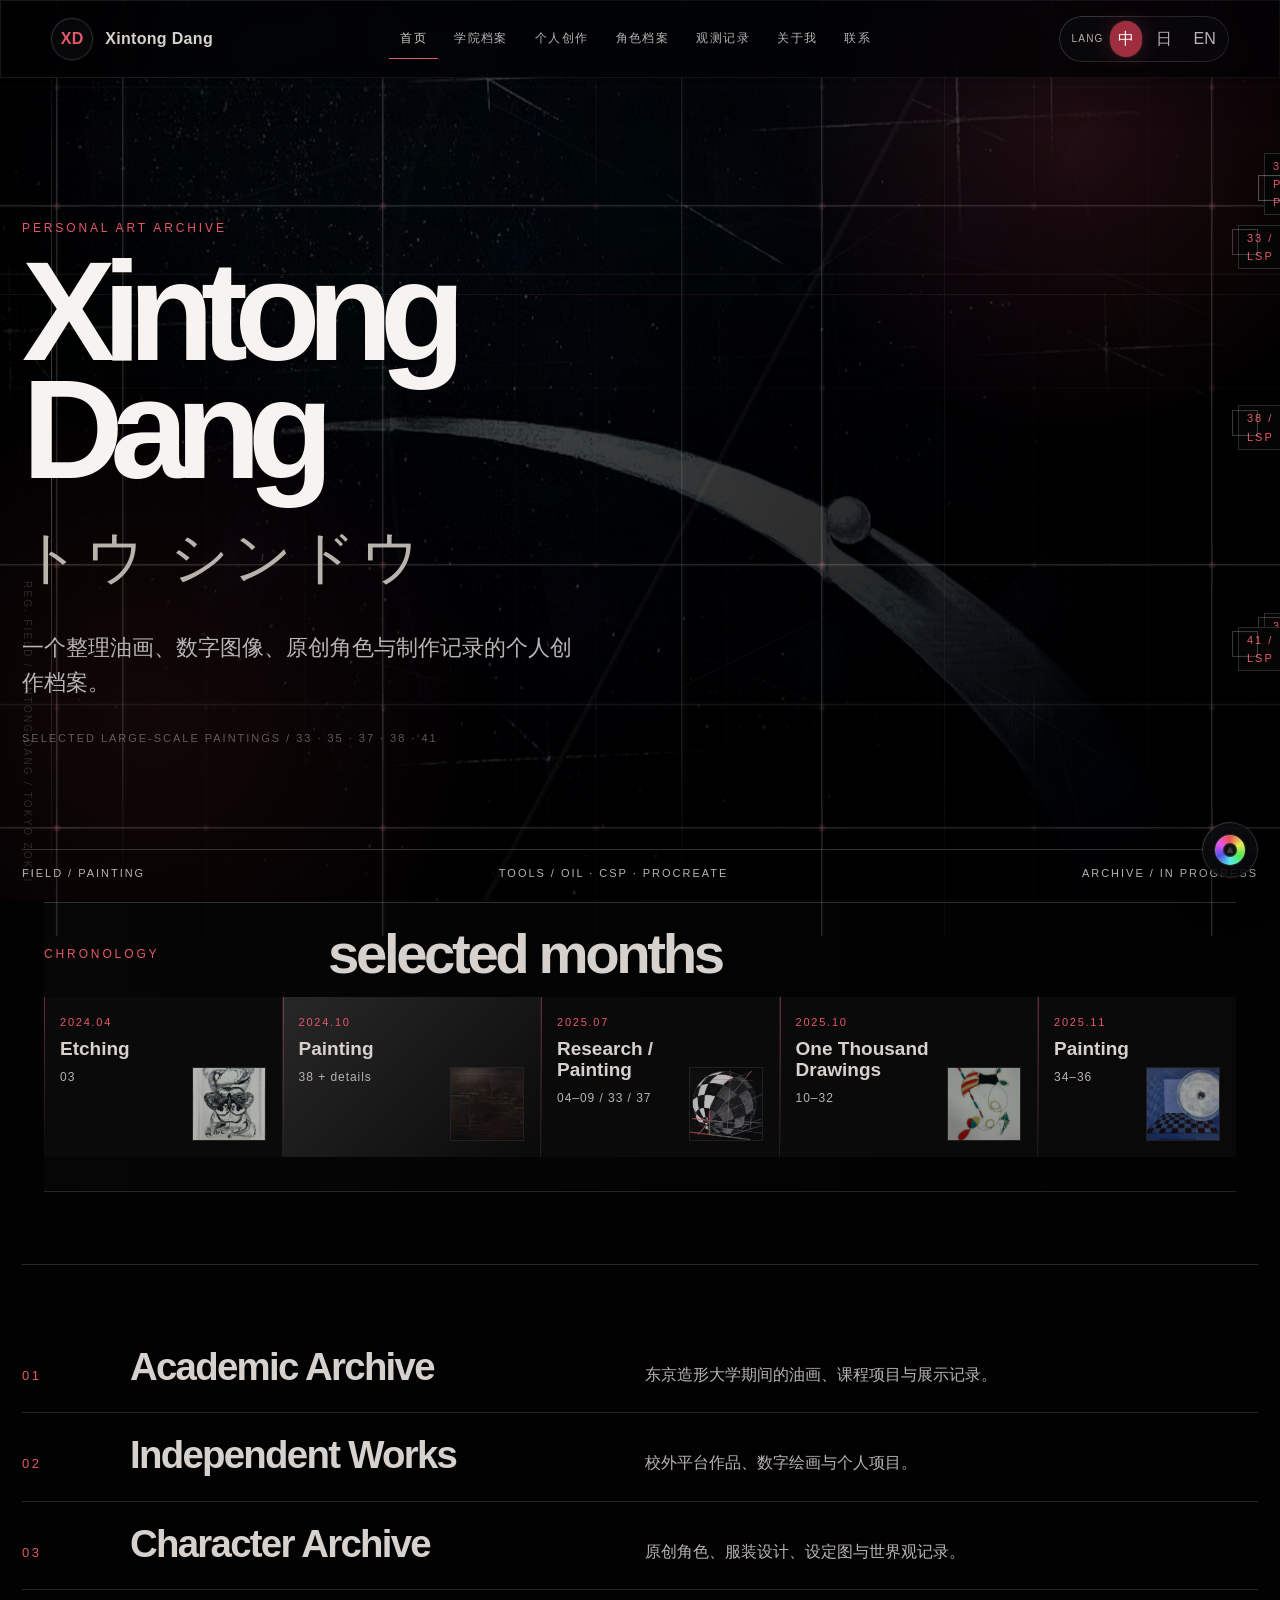
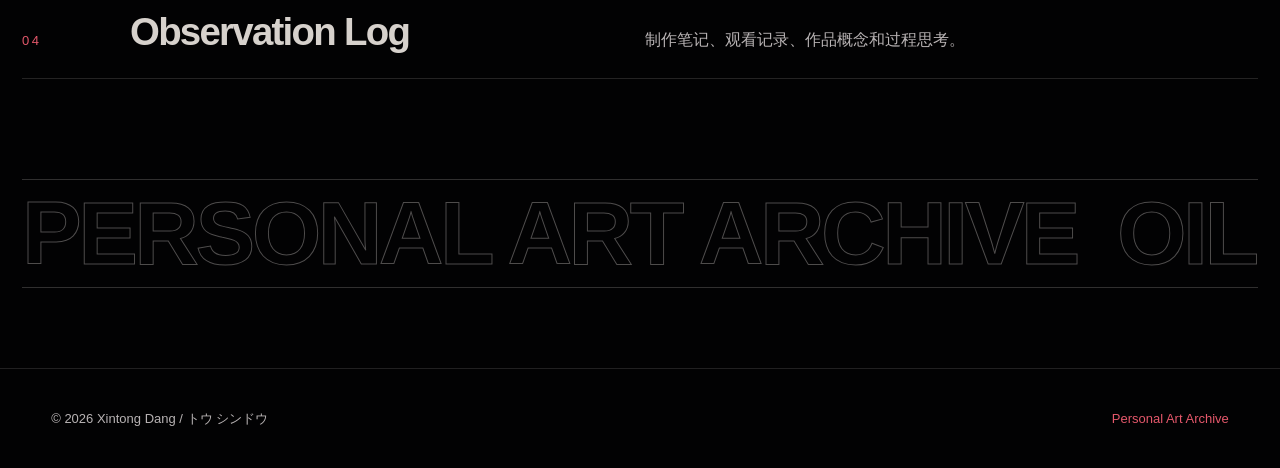
==== commit 6e11611f: "Add files via upload" ====
--- a/index.html
+++ b/index.html
@@ -39,24 +39,23 @@
         <h1>Xintong<br>Dang</h1>
         <p class="jp-name">トウ シンドウ</p>
         <p class="home-manifesto" data-i18n="homeLead">一个整理油画、数字图像、原创角色与制作记录的个人创作档案。</p>
-        <button class="home-random random-access" type="button"><span>RANDOM</span><b>ACCESS</b></button>
       </div>
       
       <div class="home-constellation home-largeworks" aria-label="Selected large-scale paintings">
         <a class="home-image hf-35" href="academic.html#large-works" data-preview="35" data-code="35">
-          <img src="assets/images/academic/thumbs/35.jpg" alt="Large-scale Painting 35" loading="lazy">
+          <img src="assets/images/academic/35.jpg" alt="Large-scale Painting 35" loading="lazy">
         </a>
         <a class="home-image hf-33" href="academic.html#large-works" data-preview="33" data-code="33">
-          <img src="assets/images/academic/thumbs/33.jpg" alt="Large-scale Painting 33" loading="lazy">
+          <img src="assets/images/academic/33.jpg" alt="Large-scale Painting 33" loading="lazy">
         </a>
         <a class="home-image hf-38" href="academic.html#large-works" data-preview="38" data-code="38">
-          <img src="assets/images/academic/thumbs/38.jpg" alt="Large-scale Painting 38" loading="lazy">
+          <img src="assets/images/academic/38.jpg" alt="Large-scale Painting 38" loading="lazy">
         </a>
         <a class="home-image hf-37" href="academic.html#large-works" data-preview="37" data-code="37">
-          <img src="assets/images/academic/thumbs/37.jpg" alt="Large-scale Painting 37" loading="lazy">
+          <img src="assets/images/academic/37.jpg" alt="Large-scale Painting 37" loading="lazy">
         </a>
         <a class="home-image hf-41" href="academic.html#large-works" data-preview="41" data-code="41">
-          <img src="assets/images/academic/thumbs/41.jpg" alt="Large-scale Painting 41" loading="lazy">
+          <img src="assets/images/academic/41.jpg" alt="Large-scale Painting 41" loading="lazy">
         </a>
       </div>
       <div class="home-status">
@@ -68,31 +67,42 @@
 
 
     
-    <section class="archive-trajectory chronology-summary" aria-label="Archive chronology summary">
+    
+    <section class="archive-trajectory chronology-summary refined-month-board" aria-label="Archive chronology summary">
       <div class="trajectory-heading">
         <p class="eyebrow">Chronology</p>
-        <h2>works by month</h2>
+        <h2>selected months</h2>
       </div>
-      <div class="trajectory-track month-track">
-        <a href="academic.html#chronology-2024" class="trajectory-node">
-          <span>2024.04–07</span>
-          <b>Etching Works</b>
-          <em>03 / 01–02</em>
+      <div class="month-board">
+        <a href="academic.html#chrono-2024-04" class="month-card">
+          <span class="month-date">2024.04</span>
+          <b>Etching</b>
+          <em>03</em>
+          <img src="assets/images/academic/3.jpg" alt="Etching 03" loading="lazy">
         </a>
-        <a href="academic.html#chronology-2024" class="trajectory-node">
-          <span>2024.10–12</span>
-          <b>Large-scale Paintings</b>
-          <em>38 / 41 / 42</em>
+        <a href="academic.html#chrono-2024-10" class="month-card primary">
+          <span class="month-date">2024.10</span>
+          <b>Painting</b>
+          <em>38 + details</em>
+          <img src="assets/images/academic/38.jpg" alt="Painting 38" loading="lazy">
         </a>
-        <a href="academic.html#chronology-2025" class="trajectory-node dense">
-          <span>2025.07–10</span>
-          <b>Research / Drawing</b>
-          <em>04–09 / 10–32</em>
+        <a href="academic.html#chrono-2025-07" class="month-card">
+          <span class="month-date">2025.07</span>
+          <b>Research / Painting</b>
+          <em>04–09 / 33 / 37</em>
+          <img src="assets/images/academic/33.jpg" alt="Painting 33" loading="lazy">
         </a>
-        <a href="academic.html#chronology-2025" class="trajectory-node primary">
-          <span>2025.07–11</span>
-          <b>Large-scale Paintings</b>
-          <em>33 / 37 / 34–36</em>
+        <a href="academic.html#chrono-2025-10" class="month-card dense">
+          <span class="month-date">2025.10</span>
+          <b>One Thousand Drawings</b>
+          <em>10–32</em>
+          <img src="assets/images/academic/10.jpg" alt="Drawing 10" loading="lazy">
+        </a>
+        <a href="academic.html#chrono-2025-11" class="month-card">
+          <span class="month-date">2025.11</span>
+          <b>Painting</b>
+          <em>34–36</em>
+          <img src="assets/images/academic/35.jpg" alt="Painting 35" loading="lazy">
         </a>
       </div>
     </section>
--- a/assets/css/style.css
+++ b/assets/css/style.css
@@ -2916,3 +2916,311 @@
     grid-template-columns:1fr;
   }
 }
+
+
+/* ===== V17: readable chronology + fixed images + quieter crystal field ===== */
+
+/* Random access removed */
+.random-access,
+.home-random{display:none!important}
+
+/* Remove dependency-look glitches and keep the home plate visible. */
+.home-image img,
+.month-card img,
+.chrono-thumbs img{
+  background:#050506;
+}
+
+/* Coordinate field: reduce square-grid impression and add fire-like crystal iridescence. */
+.site-field{
+  opacity:.30!important;
+  background-size:211px 100%,100% 173px,277px 100%,100% 331px!important;
+}
+.coord-line.minor{
+  opacity:.18;
+}
+.coord-line.major{
+  opacity:.46;
+}
+.coordinate-field{
+  opacity:.72;
+}
+.crystal-facet{
+  opacity:.32;
+  border-color:rgba(214,209,204,.07);
+  border-left-color:rgba(214,209,204,.16);
+  border-top-color:rgba(214,209,204,.12);
+  background:
+    linear-gradient(135deg,rgba(255,255,255,.018),transparent 42%),
+    linear-gradient(45deg,transparent 0 48%,rgba(214,209,204,.055) 48.2%,transparent 48.8% 100%),
+    radial-gradient(circle at 20% 22%,rgba(143,97,255,.05),transparent 22%),
+    radial-gradient(circle at 78% 64%,rgba(55,180,255,.04),transparent 20%);
+}
+.crystal-edge{
+  background:
+    linear-gradient(90deg,
+      transparent,
+      rgba(214,209,204,.20) 24%,
+      rgba(103,154,255,.26) 42%,
+      rgba(255,114,90,.18) 53%,
+      rgba(214,209,204,.14) 70%,
+      transparent);
+  opacity:.32;
+  filter:drop-shadow(0 0 8px rgba(120,120,255,.06));
+}
+.mineral-inclusion{
+  opacity:.10;
+}
+
+/* Homepage month board redesign: less heavy, more transparent, with tiny thumbnail plates. */
+.refined-month-board{
+  background:linear-gradient(90deg,rgba(255,255,255,.018),transparent);
+}
+.refined-month-board .trajectory-heading{
+  margin-bottom:18px;
+}
+.refined-month-board .trajectory-heading h2{
+  font-size:clamp(30px,4.4vw,62px);
+}
+.month-board{
+  display:grid;
+  grid-template-columns:1.2fr 1.3fr 1.2fr 1.3fr 1fr;
+  gap:1px;
+  background:rgba(214,209,204,.13);
+}
+.month-card{
+  min-height:160px;
+  position:relative;
+  display:grid;
+  grid-template-columns:1fr 74px;
+  grid-template-rows:auto auto 1fr;
+  gap:8px 12px;
+  align-content:start;
+  padding:16px;
+  background:rgba(5,5,6,.76);
+  overflow:hidden;
+}
+.month-card::before{
+  content:"";
+  position:absolute;
+  left:0;
+  top:0;
+  bottom:0;
+  width:1px;
+  background:linear-gradient(to bottom,var(--red-bright),transparent);
+  opacity:.45;
+}
+.month-card .month-date{
+  grid-column:1 / -1;
+  color:var(--red-bright);
+  font-size:11px;
+  letter-spacing:.16em;
+  font-variant-numeric:tabular-nums;
+}
+.month-card b{
+  color:var(--silver);
+  font-size:19px;
+  line-height:1.1;
+}
+.month-card em{
+  grid-column:1;
+  color:var(--muted);
+  font-style:normal;
+  font-size:12px;
+  letter-spacing:.08em;
+}
+.month-card img{
+  grid-column:2;
+  grid-row:2 / span 2;
+  width:74px;
+  height:74px;
+  object-fit:cover;
+  border:1px solid rgba(214,209,204,.18);
+  opacity:.72;
+  align-self:end;
+}
+.month-card.primary{
+  background:linear-gradient(135deg,rgba(255,255,255,.035),rgba(5,5,6,.80));
+}
+.month-card:hover{
+  background:rgba(16,16,18,.86);
+}
+.month-card:hover img{
+  opacity:1;
+}
+
+/* Replace the overlong chronology table with scalable month cards. */
+.refined-work-chronology{
+  padding-bottom:46px;
+}
+.refined-work-chronology .chronology-head{
+  margin-bottom:22px;
+}
+.refined-work-chronology .chronology-head h2{
+  font-size:clamp(38px,6vw,82px);
+}
+.chrono-list{
+  position:relative;
+  display:grid;
+  gap:10px;
+}
+.chrono-list::before{
+  content:"";
+  position:absolute;
+  left:124px;
+  top:0;
+  bottom:0;
+  width:1px;
+  background:linear-gradient(to bottom,rgba(214,209,204,.18),var(--red-glow),rgba(214,209,204,.12));
+}
+.chrono-entry{
+  position:relative;
+  display:grid;
+  grid-template-columns:132px minmax(260px,.86fr) minmax(180px,1fr);
+  gap:22px;
+  min-height:118px;
+  padding:14px 0;
+  cursor:pointer;
+}
+.chrono-entry::before{
+  content:"";
+  position:absolute;
+  left:121px;
+  top:34px;
+  width:8px;
+  height:8px;
+  border-radius:50%;
+  background:var(--red-bright);
+  box-shadow:0 0 14px var(--red-glow);
+  opacity:.70;
+}
+.chrono-entry::after{
+  content:"";
+  position:absolute;
+  left:132px;
+  right:0;
+  top:38px;
+  height:1px;
+  background:linear-gradient(90deg,rgba(214,209,204,.22),rgba(214,209,204,.05),transparent);
+}
+.chrono-entry time{
+  color:var(--silver);
+  font-size:17px;
+  letter-spacing:.10em;
+  font-variant-numeric:tabular-nums;
+  padding-top:25px;
+}
+.chrono-entry-main{
+  padding:18px 0;
+}
+.chrono-entry-main p{
+  color:var(--red-bright);
+  font-size:11px;
+  letter-spacing:.16em;
+  margin:0 0 8px;
+  text-transform:uppercase;
+}
+.chrono-entry-main h3{
+  color:var(--silver);
+  font-size:clamp(22px,2vw,34px);
+  line-height:1;
+  margin:0 0 10px;
+}
+.chrono-entry-main span{
+  color:var(--muted);
+  font-size:13px;
+  letter-spacing:.06em;
+}
+.chrono-thumbs{
+  display:flex;
+  justify-content:flex-end;
+  align-items:center;
+  gap:8px;
+  overflow:hidden;
+  padding:8px 0;
+}
+.chrono-thumbs img{
+  width:76px;
+  height:76px;
+  object-fit:cover;
+  border:1px solid rgba(214,209,204,.16);
+  opacity:.70;
+}
+.chrono-entry.primary .chrono-thumbs img:first-child,
+.chrono-entry.mixed .chrono-thumbs img:nth-child(2),
+.chrono-entry.drawing .chrono-thumbs img:first-child{
+  width:112px;
+  height:86px;
+}
+.chrono-entry:hover .chrono-thumbs img{
+  opacity:1;
+}
+.chrono-entry:hover .chrono-entry-main h3{
+  color:#fff;
+}
+.chrono-entry.etching{
+  background:linear-gradient(90deg,rgba(245,232,202,.035),transparent 72%);
+}
+.chrono-entry.drawing{
+  background:linear-gradient(90deg,rgba(255,255,255,.018),transparent);
+}
+.chrono-entry.painting.primary{
+  background:linear-gradient(90deg,rgba(255,255,255,.032),transparent 76%);
+}
+
+/* remove visual dominance of previous timeline styles */
+.month-chronology::before,
+.chrono-year,
+.chrono-row.month{
+  display:none!important;
+}
+
+@media(max-width:1100px){
+  .month-board{
+    grid-template-columns:1fr 1fr;
+  }
+  .chrono-entry{
+    grid-template-columns:112px 1fr;
+  }
+  .chrono-thumbs{
+    grid-column:2;
+    justify-content:flex-start;
+  }
+  .chrono-list::before{left:104px}
+  .chrono-entry::before{left:101px}
+  .chrono-entry::after{left:112px}
+}
+@media(max-width:640px){
+  .month-board{
+    grid-template-columns:1fr;
+  }
+  .month-card{
+    grid-template-columns:1fr 64px;
+    min-height:128px;
+  }
+  .month-card img{
+    width:64px;
+    height:64px;
+  }
+  .chrono-entry{
+    grid-template-columns:1fr;
+    gap:6px;
+    padding-left:22px;
+  }
+  .chrono-list::before{
+    left:6px;
+  }
+  .chrono-entry::before{
+    left:3px;
+    top:28px;
+  }
+  .chrono-entry::after{
+    left:16px;
+  }
+  .chrono-entry time{
+    padding-top:0;
+  }
+  .chrono-thumbs{
+    grid-column:1;
+  }
+}
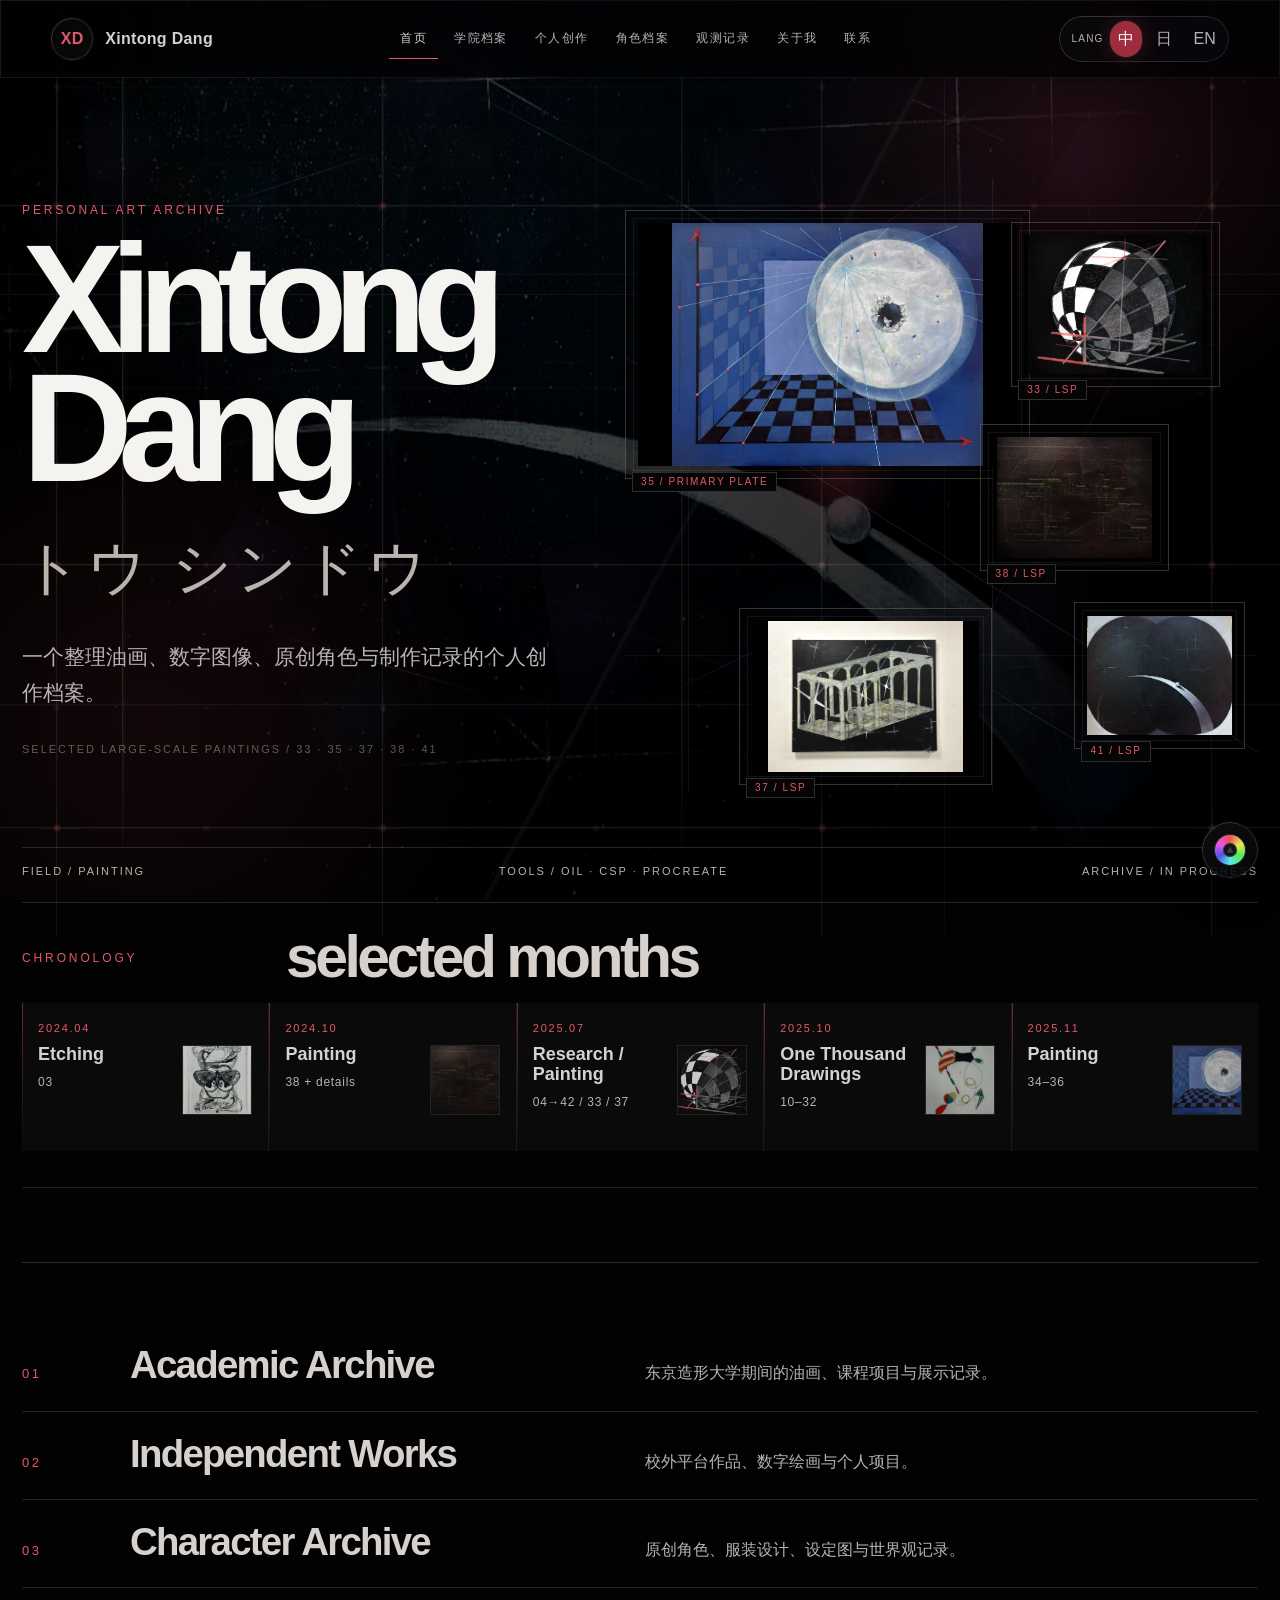
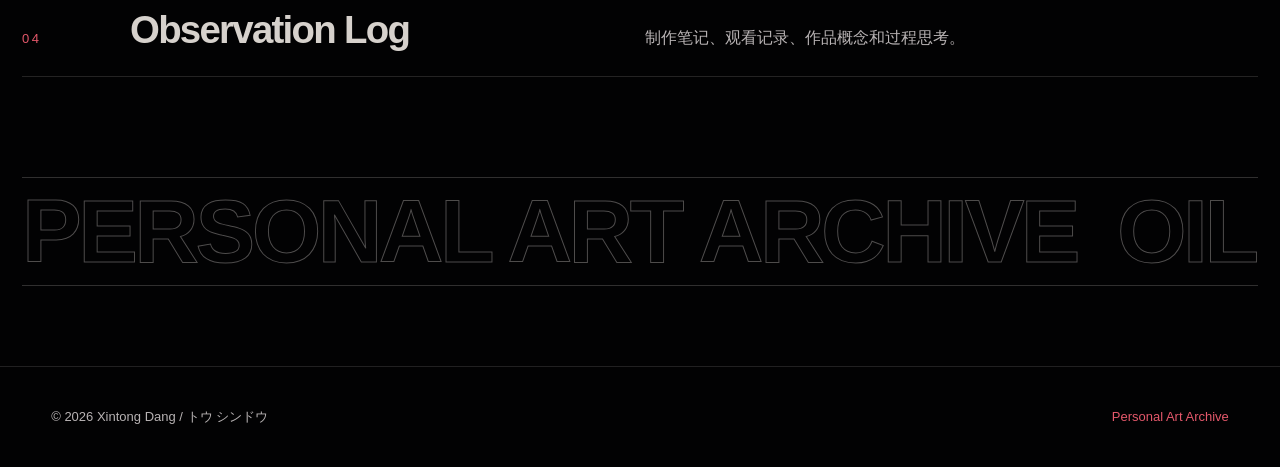
==== commit f248c15c: "Add files via upload" ====
--- a/index.html
+++ b/index.html
@@ -32,32 +32,35 @@
     </div>
   </header>
   
-  <main class="site-editorial home-editorial">
-    <section class="home-cover">
-      <div class="home-title-block">
-        <p class="eyebrow" data-i18n="homeEyebrow">Personal Art Archive</p>
+  
+  <main class="home-v19">
+    <section class="home-cover-v19">
+      <div class="home-copy-v19">
+        <p class="eyebrow">Personal Art Archive</p>
         <h1>Xintong<br>Dang</h1>
-        <p class="jp-name">トウ シンドウ</p>
-        <p class="home-manifesto" data-i18n="homeLead">一个整理油画、数字图像、原创角色与制作记录的个人创作档案。</p>
+        <p class="jp-name-v19">トウ シンドウ</p>
+        <p class="home-manifesto-v19">一个整理油画、数字图像、原创角色与制作记录的个人创作档案。</p>
+        <p class="home-meta-v19">SELECTED LARGE-SCALE PAINTINGS / 33 · 35 · 37 · 38 · 41</p>
       </div>
-      
-      <div class="home-constellation home-largeworks" aria-label="Selected large-scale paintings">
-        <a class="home-image hf-35" href="academic.html#large-works" data-preview="35" data-code="35">
-          <img src="assets/images/academic/35.jpg" alt="Large-scale Painting 35" loading="lazy">
+
+      <div class="home-board-v19" aria-label="Selected large-scale paintings board">
+        <a class="home-art-frame board-main" href="academic.html#large-works" data-code="35 / PRIMARY PLATE">
+          <img src="assets/images/academic/35.jpg" alt="Large-scale Painting 35" loading="eager">
         </a>
-        <a class="home-image hf-33" href="academic.html#large-works" data-preview="33" data-code="33">
-          <img src="assets/images/academic/33.jpg" alt="Large-scale Painting 33" loading="lazy">
+        <a class="home-art-frame board-satellite s33" href="academic.html#large-works" data-code="33 / LSP">
+          <img src="assets/images/academic/33.jpg" alt="Large-scale Painting 33" loading="eager">
         </a>
-        <a class="home-image hf-38" href="academic.html#large-works" data-preview="38" data-code="38">
-          <img src="assets/images/academic/38.jpg" alt="Large-scale Painting 38" loading="lazy">
+        <a class="home-art-frame board-satellite s38" href="academic.html#large-works" data-code="38 / LSP">
+          <img src="assets/images/academic/38.jpg" alt="Large-scale Painting 38" loading="eager">
         </a>
-        <a class="home-image hf-37" href="academic.html#large-works" data-preview="37" data-code="37">
-          <img src="assets/images/academic/37.jpg" alt="Large-scale Painting 37" loading="lazy">
+        <a class="home-art-frame board-satellite s37" href="academic.html#large-works" data-code="37 / LSP">
+          <img src="assets/images/academic/37.jpg" alt="Large-scale Painting 37" loading="eager">
         </a>
-        <a class="home-image hf-41" href="academic.html#large-works" data-preview="41" data-code="41">
-          <img src="assets/images/academic/41.jpg" alt="Large-scale Painting 41" loading="lazy">
+        <a class="home-art-frame board-satellite s41" href="academic.html#large-works" data-code="41 / LSP">
+          <img src="assets/images/academic/41.jpg" alt="Large-scale Painting 41" loading="eager">
         </a>
       </div>
+
       <div class="home-status">
         <span>FIELD / PAINTING</span>
         <span>TOOLS / OIL · CSP · PROCREATE</span>
@@ -65,49 +68,36 @@
       </div>
     </section>
 
-
-    
-    
-    <section class="archive-trajectory chronology-summary refined-month-board" aria-label="Archive chronology summary">
-      <div class="trajectory-heading">
+    <section class="month-board-v19" aria-label="Chronology summary">
+      <div class="month-board-head-v19">
         <p class="eyebrow">Chronology</p>
         <h2>selected months</h2>
       </div>
-      <div class="month-board">
-        <a href="academic.html#chrono-2024-04" class="month-card">
-          <span class="month-date">2024.04</span>
-          <b>Etching</b>
-          <em>03</em>
+      <div class="month-card-row-v19">
+        <a href="academic.html#chrono-2024-04" class="month-card-v19">
+          <span>2024.04</span><b>Etching</b><em>03</em>
           <img src="assets/images/academic/3.jpg" alt="Etching 03" loading="lazy">
         </a>
-        <a href="academic.html#chrono-2024-10" class="month-card primary">
-          <span class="month-date">2024.10</span>
-          <b>Painting</b>
-          <em>38 + details</em>
+        <a href="academic.html#chrono-2024-10" class="month-card-v19">
+          <span>2024.10</span><b>Painting</b><em>38 + details</em>
           <img src="assets/images/academic/38.jpg" alt="Painting 38" loading="lazy">
         </a>
-        <a href="academic.html#chrono-2025-07" class="month-card">
-          <span class="month-date">2025.07</span>
-          <b>Research / Painting</b>
-          <em>04–09 / 33 / 37</em>
+        <a href="academic.html#chrono-2025-07" class="month-card-v19">
+          <span>2025.07</span><b>Research / Painting</b><em>04→42 / 33 / 37</em>
           <img src="assets/images/academic/33.jpg" alt="Painting 33" loading="lazy">
         </a>
-        <a href="academic.html#chrono-2025-10" class="month-card dense">
-          <span class="month-date">2025.10</span>
-          <b>One Thousand Drawings</b>
-          <em>10–32</em>
+        <a href="academic.html#chrono-2025-10" class="month-card-v19">
+          <span>2025.10</span><b>One Thousand Drawings</b><em>10–32</em>
           <img src="assets/images/academic/10.jpg" alt="Drawing 10" loading="lazy">
         </a>
-        <a href="academic.html#chrono-2025-11" class="month-card">
-          <span class="month-date">2025.11</span>
-          <b>Painting</b>
-          <em>34–36</em>
+        <a href="academic.html#chrono-2025-11" class="month-card-v19">
+          <span>2025.11</span><b>Painting</b><em>34–36</em>
           <img src="assets/images/academic/35.jpg" alt="Painting 35" loading="lazy">
         </a>
       </div>
     </section>
 
-<section class="editorial-portals">
+    <section class="editorial-portals">
       <a href="academic.html" class="portal-line">
         <span>01</span>
         <h2 data-i18n="portalAcademicTitle">Academic Archive</h2>
--- a/assets/css/style.css
+++ b/assets/css/style.css
@@ -3224,3 +3224,689 @@
     grid-column:1;
   }
 }
+
+
+/* ===== V18: image-board visibility, scalable chronology, time-order gallery, crystal fire ===== */
+
+/* 1) Homepage right-side image board: reserve dimensions so images don't collapse while loading. */
+.home-image{
+  box-sizing:border-box;
+}
+.home-image img{
+  width:100%!important;
+  height:100%!important;
+  object-fit:contain!important;
+}
+.home-image.hf-35{aspect-ratio:4/3}
+.home-image.hf-33{aspect-ratio:4/3}
+.home-image.hf-38{aspect-ratio:4/3}
+.home-image.hf-37{aspect-ratio:4/3}
+.home-image.hf-41{aspect-ratio:1/1}
+.home-image::before{
+  background:rgba(5,5,6,.18);
+}
+
+/* 2) selected months: normalize all card brightness. */
+.month-card,
+.month-card.primary{
+  background:rgba(5,5,6,.74)!important;
+}
+.month-card:hover,
+.month-card.primary:hover{
+  background:rgba(15,15,17,.86)!important;
+}
+.month-card.primary::after{
+  content:"";
+  position:absolute;
+  inset:0;
+  border:1px solid rgba(214,209,204,.12);
+  pointer-events:none;
+}
+
+/* 3) Chronology header: sort toggle. */
+.refined-work-chronology .chronology-head{
+  grid-template-columns:260px 1fr auto;
+}
+.chrono-sort-toggle{
+  align-self:end;
+  width:122px;
+  height:54px;
+  border:1px solid rgba(214,209,204,.22);
+  background:#050506;
+  color:var(--silver);
+  cursor:pointer;
+  display:grid;
+  align-content:center;
+  gap:2px;
+  text-align:left;
+  padding:8px 12px;
+}
+.chrono-sort-toggle span{
+  color:var(--red-bright);
+  font-size:10px;
+  letter-spacing:.18em;
+}
+.chrono-sort-toggle b{
+  color:var(--silver);
+  font-size:15px;
+  letter-spacing:.04em;
+}
+.chrono-sort-toggle:hover{
+  border-color:var(--red-bright);
+  box-shadow:0 0 22px var(--red-glow);
+}
+
+/* 4) Time-based chronology: more scalable and less verbose. */
+.chrono-entry{
+  min-height:96px;
+  grid-template-columns:120px minmax(220px,.78fr) minmax(160px,1fr);
+}
+.chrono-list::before{left:112px}
+.chrono-entry::before{left:109px}
+.chrono-entry::after{left:120px}
+.chrono-entry time{
+  font-size:15px;
+}
+.chrono-entry-main{
+  padding:12px 0;
+}
+.chrono-entry-main h3{
+  font-size:clamp(20px,1.8vw,30px);
+}
+.chrono-entry-main span{
+  font-size:12px;
+}
+.chrono-thumbs img{
+  width:58px;
+  height:58px;
+}
+.chrono-entry.primary .chrono-thumbs img:first-child,
+.chrono-entry.mixed .chrono-thumbs img:nth-child(2),
+.chrono-entry.drawing .chrono-thumbs img:first-child{
+  width:82px;
+  height:62px;
+}
+.chrono-entry.mixed .chrono-thumbs img:first-child{
+  border-color:rgba(214,209,204,.26);
+}
+.chrono-entry.mixed .chrono-entry-main span::after{
+  content:"  / 04 is a note for 42";
+  color:rgba(214,209,204,.45);
+}
+
+/* 5) Gallery ordering support: make highlight after chronology jump clearer but not flashy. */
+.editorial-image.chrono-flash .gallery-open{
+  box-shadow:0 0 0 1px var(--red-bright),0 0 28px var(--red-glow)!important;
+}
+
+/* 6) Background: less grid, more broken measurement lines. */
+.site-field{
+  opacity:.22!important;
+  background-image:
+    linear-gradient(90deg,transparent 0 9.8%,rgba(226,222,218,.10) 9.86%,transparent 9.95% 38.2%,rgba(226,222,218,.06) 38.28%,transparent 38.38% 76.6%,rgba(226,222,218,.08) 76.68%,transparent 76.78%),
+    linear-gradient(0deg,transparent 0 16.4%,rgba(226,222,218,.09) 16.48%,transparent 16.58% 54.8%,rgba(226,222,218,.07) 54.88%,transparent 54.98% 87.1%,rgba(226,222,218,.08) 87.18%,transparent 87.28%)!important;
+  background-size:157vw 100%,100% 141vh!important;
+}
+.coord-line.minor{
+  opacity:.10!important;
+}
+.coord-line.major{
+  opacity:.34!important;
+}
+.coord-line.vertical,
+.coord-line.horizontal{
+  background:linear-gradient(to bottom,transparent,rgba(226,222,218,.18) 18%,rgba(226,222,218,.32) 46%,transparent 73%)!important;
+}
+.coord-line.horizontal{
+  background:linear-gradient(90deg,transparent,rgba(226,222,218,.18) 18%,rgba(226,222,218,.32) 46%,transparent 73%)!important;
+}
+
+/* 7) Crystal fire: more visible iridescence, but line-based and mineral-like. */
+.crystal-facet{
+  opacity:.38;
+  background:
+    linear-gradient(135deg,rgba(255,255,255,.020),transparent 42%),
+    linear-gradient(45deg,transparent 0 48%,rgba(214,209,204,.060) 48.2%,transparent 48.8% 100%),
+    radial-gradient(circle at 22% 24%,rgba(151,96,255,.11),transparent 24%),
+    radial-gradient(circle at 76% 62%,rgba(38,180,255,.09),transparent 24%),
+    radial-gradient(circle at 48% 44%,rgba(255,112,80,.065),transparent 18%);
+}
+.crystal-edge{
+  height:1px;
+  background:
+    linear-gradient(90deg,
+      transparent 0%,
+      rgba(214,209,204,.12) 18%,
+      rgba(113,92,255,.46) 34%,
+      rgba(42,208,255,.42) 47%,
+      rgba(255,126,83,.34) 58%,
+      rgba(214,209,204,.18) 72%,
+      transparent 100%);
+  opacity:.50;
+  filter:
+    drop-shadow(0 0 7px rgba(103,154,255,.10))
+    drop-shadow(0 0 4px rgba(255,111,80,.08));
+}
+.mineral-inclusion{
+  opacity:.14;
+}
+
+@media(max-width:1100px){
+  .refined-work-chronology .chronology-head{
+    grid-template-columns:1fr auto;
+  }
+  .refined-work-chronology .chronology-head .eyebrow{
+    grid-column:1 / -1;
+  }
+  .chrono-entry{
+    grid-template-columns:104px 1fr;
+  }
+  .chrono-list::before{left:96px}
+  .chrono-entry::before{left:93px}
+  .chrono-entry::after{left:104px}
+  .chrono-thumbs{grid-column:2}
+}
+@media(max-width:640px){
+  .refined-work-chronology .chronology-head{
+    grid-template-columns:1fr;
+  }
+  .chrono-sort-toggle{
+    width:118px;
+  }
+  .chrono-entry{
+    grid-template-columns:1fr;
+    padding-left:22px;
+  }
+  .chrono-list::before{left:6px}
+  .chrono-entry::before{left:3px}
+  .chrono-entry::after{left:16px}
+  .chrono-thumbs{grid-column:1}
+}
+
+
+/* ===== V19: rebuilt home board and academic layout ===== */
+
+/* Hide superseded home / academic structures if any remain */
+.archive-trajectory:not(.chronology-summary),
+.home-cover,
+.academic-cover,
+.work-chronology:not(.chronology-v19){
+  display:none!important;
+}
+
+/* HOME */
+.home-v19{
+  width:min(1480px,calc(100% - 44px));
+  margin:0 auto;
+}
+.home-cover-v19{
+  min-height:calc(100vh - 76px);
+  display:grid;
+  grid-template-columns:minmax(420px,.92fr) minmax(520px,1.08fr);
+  gap:clamp(34px,5vw,82px);
+  align-items:center;
+  position:relative;
+  padding:78px 0 88px;
+}
+.home-copy-v19 h1{
+  font-size:clamp(84px,12vw,178px);
+  line-height:.84;
+  letter-spacing:-.095em;
+  margin:0;
+  color:#f5f3f0;
+}
+.jp-name-v19{
+  margin:40px 0 36px;
+  color:var(--silver-soft);
+  font-size:clamp(32px,4.6vw,66px);
+  line-height:1.18;
+  letter-spacing:.08em;
+}
+.home-manifesto-v19{
+  max-width:620px;
+  color:var(--muted);
+  font-size:clamp(16px,1.65vw,22px);
+  line-height:1.75;
+}
+.home-meta-v19{
+  margin-top:28px;
+  color:rgba(214,209,204,.42);
+  font-size:11px;
+  letter-spacing:.18em;
+}
+.home-board-v19{
+  position:relative;
+  height:min(68vh,690px);
+  min-height:560px;
+  isolation:isolate;
+}
+.home-board-v19::before,
+.home-board-v19::after{
+  content:"";
+  position:absolute;
+  inset:0;
+  pointer-events:none;
+  z-index:0;
+}
+.home-board-v19::before{
+  background:
+    linear-gradient(90deg,transparent 0 10%,rgba(214,209,204,.18) 10.08%,transparent 10.18% 58%,rgba(214,209,204,.12) 58.08%,transparent 58.18%),
+    linear-gradient(0deg,transparent 0 22%,rgba(214,209,204,.16) 22.08%,transparent 22.18% 70%,rgba(214,209,204,.10) 70.08%,transparent 70.18%);
+}
+.home-board-v19::after{
+  background:
+    linear-gradient(32deg,transparent 0 43%,rgba(214,209,204,.16) 43.08%,transparent 43.18%),
+    linear-gradient(118deg,transparent 0 62%,rgba(214,209,204,.11) 62.08%,transparent 62.18%),
+    radial-gradient(circle at 34% 48%,var(--red-glow),transparent 12%);
+  opacity:.82;
+}
+.home-art-frame{
+  position:absolute;
+  z-index:2;
+  display:block;
+  padding:12px;
+  border:1px solid rgba(214,209,204,.24);
+  background:rgba(5,5,6,.28);
+  transition:transform .28s ease,border-color .28s ease;
+}
+.home-art-frame::before{
+  content:"";
+  position:absolute;
+  inset:7px;
+  border:1px solid rgba(214,209,204,.08);
+  pointer-events:none;
+}
+.home-art-frame::after{
+  content:attr(data-code);
+  position:absolute;
+  left:6px;
+  bottom:-14px;
+  background:#050506;
+  border:1px solid rgba(214,209,204,.20);
+  color:var(--red-bright);
+  padding:3px 8px;
+  font-size:10px;
+  letter-spacing:.16em;
+  line-height:1.25;
+}
+.home-art-frame img{
+  width:100%;
+  height:100%;
+  display:block;
+  object-fit:contain;
+  background:#050506;
+  filter:saturate(.98) contrast(1.03);
+}
+.home-art-frame:hover{
+  transform:translateY(-4px);
+  border-color:rgba(214,209,204,.52);
+}
+.board-main{left:0;top:5%;width:64%;height:44%}
+.s33{right:6%;top:7%;width:33%;height:27%}
+.s38{right:14%;top:40%;width:30%;height:24%}
+.s37{left:18%;bottom:1%;width:40%;height:29%}
+.s41{right:2%;bottom:7%;width:27%;height:24%}
+
+.home-status{
+  position:absolute;
+  left:0;right:0;bottom:22px;
+  display:flex;justify-content:space-between;gap:20px;
+  border-top:1px solid rgba(214,209,204,.18);
+  padding-top:14px;
+  color:var(--silver-soft);
+  font-size:11px;
+  letter-spacing:.18em;
+}
+
+/* HOME MONTH BOARD */
+.month-board-v19{
+  margin:0 auto 74px;
+  padding:28px 0 36px;
+  border-top:1px solid rgba(214,209,204,.18);
+  border-bottom:1px solid rgba(214,209,204,.14);
+}
+.month-board-head-v19{
+  display:grid;
+  grid-template-columns:240px 1fr;
+  gap:24px;
+  align-items:end;
+  margin-bottom:20px;
+}
+.month-board-head-v19 h2{
+  margin:0;
+  color:var(--silver);
+  font-size:clamp(32px,4.6vw,70px);
+  line-height:.88;
+  letter-spacing:-.06em;
+}
+.month-card-row-v19{
+  display:grid;
+  grid-template-columns:repeat(5,1fr);
+  gap:1px;
+  background:rgba(214,209,204,.12);
+}
+.month-card-v19{
+  min-height:148px;
+  background:rgba(5,5,6,.74);
+  padding:16px;
+  display:grid;
+  grid-template-columns:1fr 70px;
+  grid-template-rows:auto auto 1fr;
+  gap:8px 12px;
+  position:relative;
+}
+.month-card-v19::before{
+  content:"";
+  position:absolute;
+  left:0;top:0;bottom:0;width:1px;
+  background:linear-gradient(to bottom,var(--red-bright),transparent);
+  opacity:.42;
+}
+.month-card-v19 span{
+  grid-column:1/-1;
+  color:var(--red-bright);
+  font-size:11px;
+  letter-spacing:.16em;
+}
+.month-card-v19 b{
+  color:var(--silver);
+  font-size:18px;
+  line-height:1.1;
+}
+.month-card-v19 em{
+  color:var(--muted);
+  font-style:normal;
+  font-size:12px;
+  letter-spacing:.06em;
+}
+.month-card-v19 img{
+  grid-column:2;grid-row:2/span 2;
+  width:70px;height:70px;
+  object-fit:cover;
+  border:1px solid rgba(214,209,204,.16);
+  opacity:.78;
+}
+
+/* ACADEMIC */
+.academic-v19{
+  width:min(1480px,calc(100% - 44px));
+  margin:0 auto;
+}
+.academic-cover-v19{
+  min-height:48vh;
+  display:grid;
+  grid-template-columns:minmax(360px,1fr) minmax(300px,.46fr);
+  gap:44px;
+  align-items:end;
+  padding:86px 0 56px;
+  border-bottom:1px solid rgba(214,209,204,.18);
+}
+.academic-cover-v19 h1{
+  margin:0 0 20px;
+  color:#f5f3f0;
+  font-size:clamp(62px,10vw,138px);
+  line-height:.82;
+  letter-spacing:-.08em;
+}
+.academic-cover-v19 p:not(.eyebrow){
+  max-width:740px;
+  color:var(--muted);
+}
+.academic-section-nav-v19{
+  display:grid;
+  gap:1px;
+  background:rgba(214,209,204,.12);
+}
+.academic-section-nav-v19 a{
+  background:rgba(5,5,6,.80);
+  padding:16px;
+}
+.academic-section-nav-v19 span{
+  color:var(--red-bright);
+  font-size:11px;
+  letter-spacing:.16em;
+}
+.academic-section-nav-v19 b{
+  display:block;
+  color:var(--silver);
+  margin-top:8px;
+}
+
+/* CHRONOLOGY */
+.chronology-v19{
+  padding:42px 0 56px;
+  border-bottom:1px solid rgba(214,209,204,.16);
+}
+.chronology-head-v19{
+  display:grid;
+  grid-template-columns:1fr auto;
+  align-items:end;
+  gap:24px;
+  margin-bottom:26px;
+}
+.chronology-head-v19 h2{
+  margin:0;
+  color:var(--silver);
+  font-size:clamp(42px,6vw,86px);
+  line-height:.86;
+  letter-spacing:-.06em;
+}
+.chrono-sort-toggle{
+  width:122px;height:54px;
+  border:1px solid rgba(214,209,204,.22);
+  background:#050506;
+  color:var(--silver);
+  cursor:pointer;
+  display:grid;
+  align-content:center;
+  gap:2px;
+  text-align:left;
+  padding:8px 12px;
+}
+.chrono-sort-toggle span{color:var(--red-bright);font-size:10px;letter-spacing:.18em}
+.chrono-sort-toggle b{color:var(--silver);font-size:15px;letter-spacing:.04em}
+.chrono-list{
+  position:relative;
+  display:grid;
+  gap:10px;
+}
+.chrono-list::before{
+  content:"";
+  position:absolute;
+  left:114px;top:0;bottom:0;width:1px;
+  background:linear-gradient(to bottom,rgba(214,209,204,.18),var(--red-glow),rgba(214,209,204,.12));
+}
+.chrono-entry-v19{
+  position:relative;
+  display:grid;
+  grid-template-columns:124px minmax(240px,.82fr) minmax(220px,1fr);
+  gap:22px;
+  min-height:98px;
+  cursor:pointer;
+}
+.chrono-entry-v19::before{
+  content:"";
+  position:absolute;
+  left:111px;top:30px;
+  width:8px;height:8px;border-radius:50%;
+  background:var(--red-bright);
+  box-shadow:0 0 14px var(--red-glow);
+}
+.chrono-entry-v19::after{
+  content:"";
+  position:absolute;
+  left:124px;right:0;top:34px;height:1px;
+  background:linear-gradient(90deg,rgba(214,209,204,.22),rgba(214,209,204,.05),transparent);
+}
+.chrono-entry-v19 time{
+  color:var(--silver);
+  font-size:15px;
+  letter-spacing:.10em;
+  padding-top:24px;
+}
+.chrono-entry-v19 div{
+  padding:12px 0;
+}
+.chrono-entry-v19 p{
+  margin:0 0 8px;
+  color:var(--red-bright);
+  font-size:11px;
+  letter-spacing:.16em;
+  text-transform:uppercase;
+}
+.chrono-entry-v19 h3{
+  margin:0 0 10px;
+  color:var(--silver);
+  font-size:clamp(20px,1.8vw,31px);
+  line-height:1;
+}
+.chrono-entry-v19 span{
+  color:var(--muted);
+  font-size:12px;
+}
+.chrono-entry-v19 figure{
+  margin:0;
+  display:flex;
+  justify-content:flex-end;
+  align-items:center;
+  gap:8px;
+  overflow:hidden;
+}
+.chrono-entry-v19 figure img{
+  width:60px;height:60px;
+  object-fit:cover;
+  border:1px solid rgba(214,209,204,.16);
+  opacity:.76;
+}
+.chrono-entry-v19 figure img:first-child{
+  width:82px;height:64px;
+}
+.chrono-entry-v19:hover figure img{opacity:1}
+
+/* GALLERY */
+.gallery-section-v19{
+  padding:70px 0 96px;
+  border-bottom:1px solid rgba(214,209,204,.12);
+}
+.section-title-v19{
+  display:grid;
+  grid-template-columns:88px 1fr;
+  gap:24px;
+  align-items:start;
+  margin-bottom:34px;
+}
+.section-title-v19 .section-no{
+  margin:0;
+  color:transparent;
+  -webkit-text-stroke:1px rgba(214,209,204,.52);
+  font-size:64px;
+  font-weight:900;
+  line-height:1;
+}
+.section-title-v19 h2{
+  margin:0 0 12px;
+  color:#f5f3f0;
+  font-size:clamp(44px,7vw,104px);
+  line-height:.82;
+  letter-spacing:-.07em;
+}
+.section-title-v19 p:last-child{
+  color:var(--muted);
+  max-width:780px;
+}
+.subhead-v19{
+  margin:46px 0 18px;
+  display:grid;
+  grid-template-columns:68px 1fr;
+  gap:18px;
+  align-items:start;
+  border-top:1px solid rgba(214,209,204,.16);
+  padding-top:18px;
+}
+.subhead-v19 span{color:var(--red-bright);font-size:12px;letter-spacing:.18em;padding-top:6px}
+.subhead-v19 h3{margin:0 0 8px;color:var(--silver);font-size:clamp(26px,3vw,42px);line-height:1}
+.subhead-v19 p{grid-column:2;margin:0;color:var(--muted)}
+.gallery-grid-v19{
+  display:grid;
+  grid-template-columns:repeat(12,1fr);
+  gap:18px;
+  align-items:start;
+}
+.gallery-figure{
+  margin:0;
+  position:relative;
+  grid-column:span 4;
+}
+.gallery-figure.feature{grid-column:span 5}
+.gallery-figure.large:nth-child(1),
+.gallery-figure.large:nth-child(3),
+.gallery-figure.large:nth-child(7){grid-column:span 5}
+.gallery-figure.large:nth-child(2),
+.gallery-figure.large:nth-child(4){grid-column:span 4}
+.gallery-figure.large:nth-child(5),
+.gallery-figure.large:nth-child(6),
+.gallery-figure.large:nth-child(8){grid-column:span 3}
+.gallery-figure.print{grid-column:span 4}
+.gallery-figure.drawing{grid-column:span 3}
+.gallery-figure.research{grid-column:span 4}
+.gallery-open{
+  width:100%;
+  display:block;
+  border:1px solid rgba(214,209,204,.18);
+  background:#050506;
+  padding:0;
+  cursor:pointer;
+}
+.gallery-open img{
+  width:100%;
+  height:auto;
+  display:block;
+  object-fit:contain;
+}
+.gallery-mark{
+  position:absolute;
+  left:0;top:-17px;
+  color:var(--red-bright);
+  font-size:12px;
+  letter-spacing:.12em;
+}
+.gallery-figure.chrono-flash .gallery-open{
+  box-shadow:0 0 0 1px var(--red-bright),0 0 28px var(--red-glow);
+}
+
+/* make old layout not interfere */
+.editorial-wall,.art-masonry,.large-wall,.drawing-wall,.print-wall,.research-wall{display:contents!important}
+.archive-index-overlay{display:none!important}
+
+@media(max-width:1100px){
+  .home-cover-v19,.academic-cover-v19{grid-template-columns:1fr}
+  .home-board-v19{height:620px}
+  .month-card-row-v19{grid-template-columns:1fr 1fr}
+  .chrono-entry-v19{grid-template-columns:104px 1fr}
+  .chrono-entry-v19 figure{grid-column:2;justify-content:flex-start}
+  .chrono-list::before{left:96px}
+  .chrono-entry-v19::before{left:93px}
+  .chrono-entry-v19::after{left:104px}
+  .gallery-figure,.gallery-figure.large:nth-child(n),.gallery-figure.print,.gallery-figure.drawing,.gallery-figure.research{grid-column:span 6}
+}
+@media(max-width:640px){
+  .home-v19,.academic-v19{width:calc(100% - 28px)}
+  .home-copy-v19 h1{font-size:clamp(64px,18vw,108px)}
+  .jp-name-v19{margin:26px 0 24px}
+  .home-board-v19{height:540px;min-height:520px}
+  .board-main{left:0;top:0;width:72%;height:34%}
+  .s33{right:0;top:16%;width:38%;height:22%}
+  .s38{right:5%;top:42%;width:38%;height:22%}
+  .s37{left:8%;bottom:6%;width:52%;height:24%}
+  .s41{right:0;bottom:12%;width:32%;height:20%}
+  .month-card-row-v19{grid-template-columns:1fr}
+  .section-title-v19,.subhead-v19{grid-template-columns:1fr}
+  .subhead-v19 p{grid-column:1}
+  .gallery-grid-v19{grid-template-columns:1fr}
+  .gallery-figure,.gallery-figure.large:nth-child(n),.gallery-figure.print,.gallery-figure.drawing,.gallery-figure.research{grid-column:1}
+  .chrono-entry-v19{grid-template-columns:1fr;padding-left:22px}
+  .chrono-list::before{left:6px}
+  .chrono-entry-v19::before{left:3px}
+  .chrono-entry-v19::after{left:16px}
+  .chrono-entry-v19 figure{grid-column:1}
+}
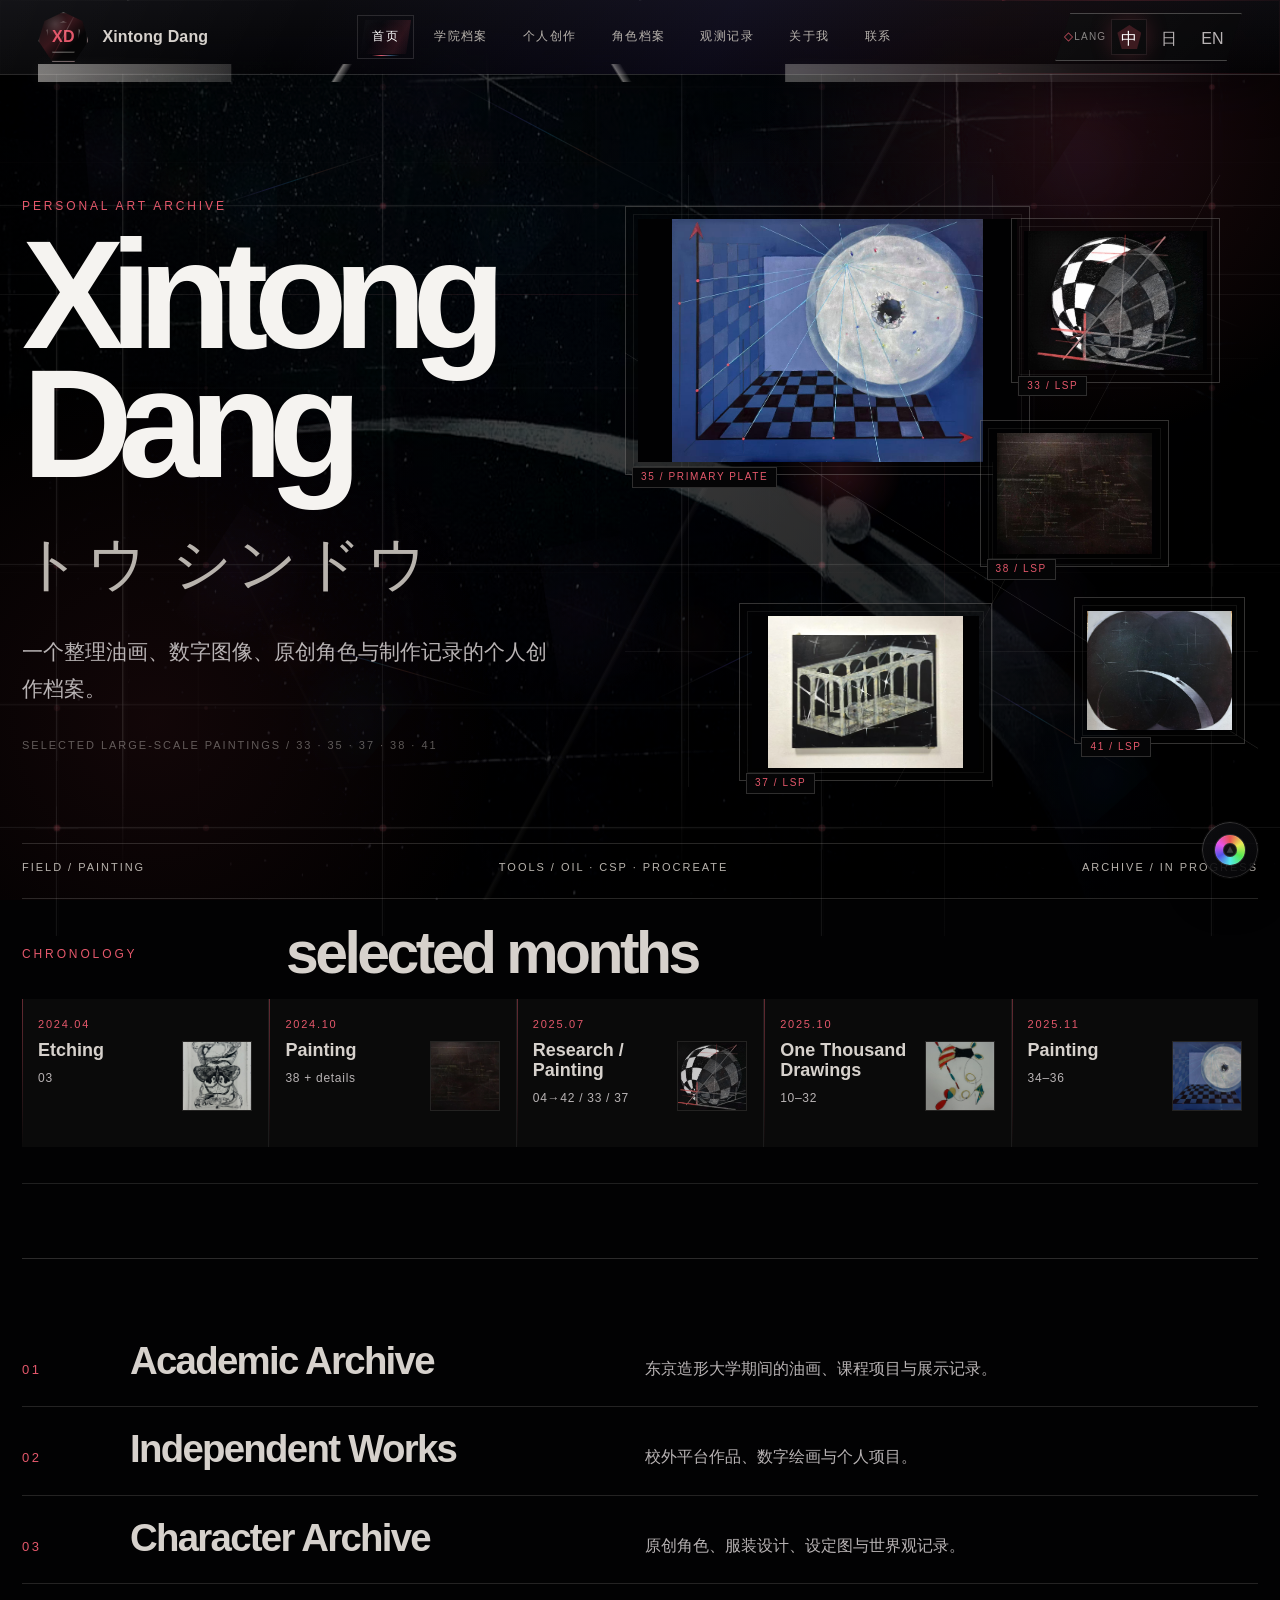
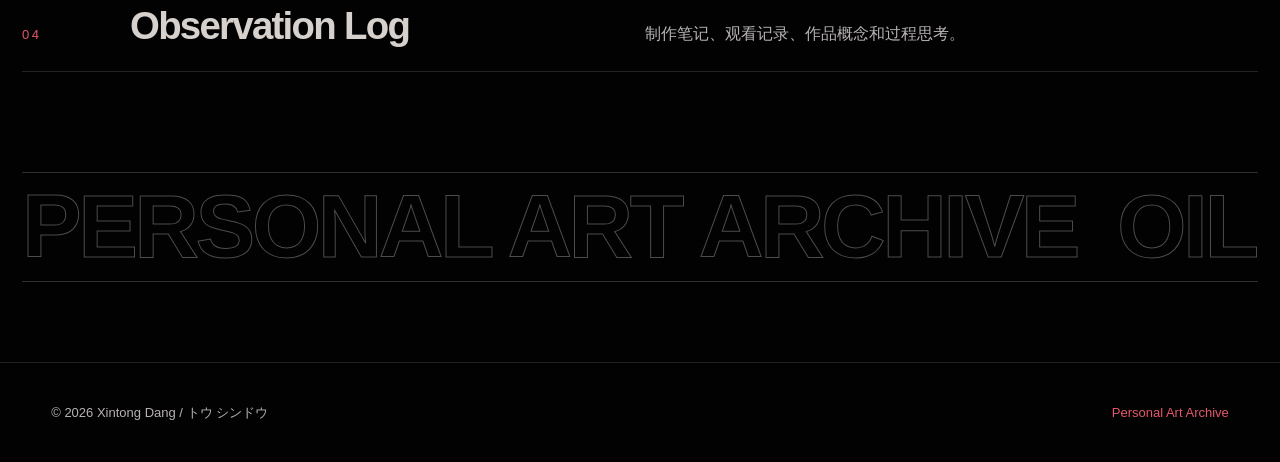
==== commit 425ef013: "Add files via upload" ====
--- a/index.html
+++ b/index.html
@@ -4,12 +4,12 @@
   <meta charset="UTF-8" />
   <meta name="viewport" content="width=device-width, initial-scale=1.0" />
   <meta name="description" content="Xintong Dang / トウ シンドウ multilingual personal art archive." />
-  <link rel="stylesheet" href="assets/css/style.css" />
+  <link rel="stylesheet" href="assets/css/style.css?v=21" />
   <title>Home | Xintong Dang</title>
 </head>
 <body data-page="index">
   <div class="site-field" aria-hidden="true"></div>
-  <header class="site-header">
+  <header class="site-header crystal-header-v21">
     <a class="brand" href="index.html" aria-label="Home">
       <span class="brand-mark">XD</span>
       <span class="brand-text">Xintong Dang</span>
--- a/assets/css/style.css
+++ b/assets/css/style.css
@@ -3910,3 +3910,601 @@
   .chrono-entry-v19::after{left:16px}
   .chrono-entry-v19 figure{grid-column:1}
 }
+
+
+/* ===== V20: Crystal Header / Mineral Navigation ===== */
+
+.site-header{
+  min-height:72px;
+  padding:0 clamp(18px,3vw,48px);
+  background:
+    linear-gradient(115deg,rgba(255,255,255,.018),transparent 28%,rgba(120,100,255,.035) 58%,transparent 76%),
+    rgba(3,3,5,.86)!important;
+  border-bottom:0!important;
+  box-shadow:0 1px 0 rgba(214,209,204,.10),0 18px 40px rgba(0,0,0,.28);
+  backdrop-filter:blur(10px);
+  overflow:visible;
+  isolation:isolate;
+}
+
+.site-header::before{
+  content:"";
+  position:absolute;
+  inset:0;
+  z-index:-1;
+  pointer-events:none;
+  opacity:.68;
+  background:
+    linear-gradient(31deg,transparent 0 18%,rgba(214,209,204,.08) 18.1%,transparent 18.26% 100%),
+    linear-gradient(142deg,transparent 0 62%,rgba(214,209,204,.06) 62.1%,transparent 62.28% 100%),
+    linear-gradient(92deg,transparent 0 76%,var(--red-glow) 76.1%,transparent 76.32% 100%);
+}
+
+.site-header::after{
+  content:"";
+  position:absolute;
+  left:clamp(18px,3vw,48px);
+  right:clamp(18px,3vw,48px);
+  bottom:-1px;
+  height:12px;
+  pointer-events:none;
+  background:
+    linear-gradient(90deg,rgba(214,209,204,.18),rgba(214,209,204,.42) 18%,transparent 18.2%),
+    linear-gradient(122deg,transparent 0 23%,rgba(214,209,204,.42) 23.2%,transparent 23.8%),
+    linear-gradient(58deg,transparent 0 52%,rgba(214,209,204,.34) 52.2%,transparent 52.8%),
+    linear-gradient(90deg,transparent 0 64%,rgba(214,209,204,.26) 64.1%,rgba(214,209,204,.08) 82%,transparent 100%);
+  opacity:.82;
+}
+
+.brand{
+  position:relative;
+  min-width:max-content;
+  gap:14px;
+}
+
+.brand-mark{
+  position:relative;
+  width:48px!important;
+  height:48px!important;
+  border-radius:0!important;
+  clip-path:polygon(50% 0,88% 18%,100% 58%,72% 100%,28% 100%,0 58%,12% 18%);
+  background:
+    radial-gradient(circle at 34% 24%,rgba(255,255,255,.08),transparent 26%),
+    linear-gradient(135deg,rgba(255,255,255,.025),var(--red-glow),transparent 64%),
+    #050506!important;
+  border:1px solid rgba(214,209,204,.28)!important;
+  color:var(--red-bright)!important;
+  box-shadow:inset 0 0 0 1px rgba(255,255,255,.025),0 0 22px rgba(0,0,0,.35);
+}
+
+.brand-mark::before,
+.brand-mark::after{
+  content:"";
+  position:absolute;
+  pointer-events:none;
+}
+
+.brand-mark::before{
+  inset:8px 7px;
+  clip-path:polygon(50% 0,100% 28%,82% 100%,18% 100%,0 28%);
+  border:1px solid rgba(214,209,204,.15);
+}
+
+.brand-mark::after{
+  left:50%;
+  top:0;
+  bottom:0;
+  width:1px;
+  background:linear-gradient(to bottom,transparent,rgba(214,209,204,.22),var(--red-glow),transparent);
+  transform:translateX(-50%) rotate(28deg);
+  opacity:.62;
+}
+
+.brand:hover .brand-mark{
+  border-color:var(--red-bright)!important;
+  box-shadow:inset 0 0 0 1px rgba(255,255,255,.035),0 0 26px var(--red-glow);
+}
+
+.brand-text{
+  position:relative;
+  color:var(--silver)!important;
+  letter-spacing:.01em;
+}
+
+.brand-text::after{
+  content:"ARCHIVE CORE";
+  position:absolute;
+  left:0;
+  top:calc(100% + 2px);
+  color:rgba(214,209,204,.30);
+  font-size:9px;
+  letter-spacing:.18em;
+  font-weight:500;
+  white-space:nowrap;
+  opacity:0;
+  transform:translateY(-2px);
+  transition:.22s ease;
+}
+
+.brand:hover .brand-text::after{
+  opacity:1;
+  transform:translateY(0);
+}
+
+.nav{
+  align-items:center;
+  gap:4px!important;
+}
+
+.nav a{
+  position:relative;
+  padding:11px 13px!important;
+  color:var(--silver-soft)!important;
+  border:1px solid transparent;
+  overflow:hidden;
+  transition:color .22s ease,border-color .22s ease,background .22s ease;
+}
+
+.nav a::before{
+  content:"";
+  position:absolute;
+  inset:4px 2px;
+  z-index:-1;
+  clip-path:polygon(10% 0,100% 0,90% 100%,0 100%);
+  background:linear-gradient(120deg,rgba(255,255,255,.025),transparent 36%,var(--red-glow) 72%,transparent);
+  opacity:0;
+  transform:translateX(-6px);
+  transition:.26s ease;
+}
+
+.nav a::after{
+  content:"";
+  position:absolute;
+  left:14px;
+  right:14px;
+  bottom:3px;
+  height:1px;
+  background:linear-gradient(90deg,transparent,var(--red-bright),rgba(114,190,255,.35),transparent);
+  opacity:0;
+  transform:scaleX(.35);
+  transition:.24s ease;
+}
+
+.nav a:hover{
+  color:#f8f6f3!important;
+  border-color:rgba(214,209,204,.12);
+}
+
+.nav a:hover::before,
+.nav a[aria-current="page"]::before{
+  opacity:.62;
+  transform:translateX(0);
+}
+
+.nav a:hover::after,
+.nav a[aria-current="page"]::after{
+  opacity:1;
+  transform:scaleX(1);
+}
+
+.nav a[aria-current="page"]{
+  color:#fff!important;
+  text-shadow:0 0 12px var(--red-glow);
+}
+
+.language-switch{
+  position:relative;
+  border-radius:0!important;
+  clip-path:polygon(8% 0,100% 0,92% 100%,0 100%);
+  background:linear-gradient(135deg,rgba(255,255,255,.025),rgba(255,255,255,.010)),rgba(5,5,6,.72)!important;
+  border:1px solid rgba(214,209,204,.22)!important;
+  padding:6px 8px!important;
+  min-height:48px;
+}
+
+.language-switch::before{
+  content:"";
+  position:absolute;
+  left:9px;
+  top:50%;
+  width:5px;
+  height:5px;
+  transform:translateY(-50%) rotate(45deg);
+  background:var(--red-bright);
+  box-shadow:0 0 14px var(--red-glow);
+  opacity:.72;
+}
+
+.language-switch span{
+  padding-left:10px;
+  color:rgba(214,209,204,.52)!important;
+}
+
+.language-switch button{
+  position:relative;
+  border-radius:0!important;
+  min-width:34px;
+  height:34px;
+  border:1px solid transparent!important;
+  transition:.22s ease;
+}
+
+.language-switch button::before{
+  content:"";
+  position:absolute;
+  inset:4px;
+  z-index:-1;
+  clip-path:polygon(50% 0,100% 32%,82% 100%,18% 100%,0 32%);
+  background:var(--red-glow);
+  opacity:0;
+  transition:.2s ease;
+}
+
+.language-switch button:hover{
+  color:#fff!important;
+  border-color:rgba(214,209,204,.16)!important;
+}
+
+.language-switch button.active,
+.language-switch button[aria-pressed="true"]{
+  background:transparent!important;
+  color:#fff!important;
+}
+
+.language-switch button.active::before,
+.language-switch button[aria-pressed="true"]::before{
+  opacity:1;
+}
+
+@media (prefers-reduced-motion: no-preference){
+  .brand-mark::after{
+    animation:headerCoreGlint 5.6s ease-in-out infinite alternate;
+  }
+  .site-header::before{
+    animation:headerVeinDrift 10s ease-in-out infinite alternate;
+  }
+}
+
+@keyframes headerCoreGlint{
+  0%,55%,100%{opacity:.28;filter:brightness(.8)}
+  68%{opacity:.88;filter:brightness(1.55)}
+}
+
+@keyframes headerVeinDrift{
+  from{background-position:0 0,0 0,0 0}
+  to{background-position:30px 0,-24px 0,18px 0}
+}
+
+@media(max-width:1180px){
+  .site-header{
+    padding:0 18px;
+  }
+  .brand-mark{
+    width:42px!important;
+    height:42px!important;
+  }
+  .brand-text{
+    max-width:130px!important;
+  }
+  .nav a{
+    padding:10px 8px!important;
+    font-size:11px!important;
+  }
+  .language-switch{
+    min-height:42px;
+    padding:4px 6px!important;
+  }
+  .language-switch button{
+    min-width:30px;
+    height:30px;
+  }
+}
+
+@media(max-width:760px){
+  .site-header{
+    min-height:66px;
+  }
+  .menu-toggle{
+    border-radius:0!important;
+    clip-path:polygon(12% 0,100% 0,88% 100%,0 100%);
+    background:#050506!important;
+    border:1px solid rgba(214,209,204,.22)!important;
+    color:var(--silver)!important;
+  }
+  .nav.open,
+  .nav{
+    background:linear-gradient(135deg,rgba(255,255,255,.025),transparent),rgba(3,3,5,.96)!important;
+  }
+}
+
+
+/* ===== V21: verified crystal header, cache-busted and scoped ===== */
+
+html body .crystal-header-v21{
+  min-height:74px!important;
+  height:74px!important;
+  padding:0 clamp(20px,3vw,52px)!important;
+  background:
+    linear-gradient(118deg,rgba(255,255,255,.035) 0%,transparent 24%,rgba(120,95,255,.075) 56%,rgba(255,92,112,.035) 76%,transparent 100%),
+    linear-gradient(180deg,rgba(12,12,16,.96),rgba(3,3,5,.88))!important;
+  border-bottom:none!important;
+  box-shadow:
+    0 1px 0 rgba(226,222,218,.18),
+    0 20px 42px rgba(0,0,0,.34)!important;
+  backdrop-filter:blur(12px)!important;
+  -webkit-backdrop-filter:blur(12px)!important;
+  overflow:visible!important;
+  isolation:isolate!important;
+}
+
+html body .crystal-header-v21::before{
+  content:""!important;
+  position:absolute!important;
+  inset:0!important;
+  z-index:-1!important;
+  pointer-events:none!important;
+  opacity:.9!important;
+  background:
+    linear-gradient(27deg,transparent 0 19%,rgba(226,222,218,.13) 19.08%,transparent 19.24% 100%),
+    linear-gradient(146deg,transparent 0 46%,rgba(226,222,218,.095) 46.08%,transparent 46.25% 100%),
+    linear-gradient(93deg,transparent 0 78%,var(--red-glow) 78.1%,transparent 78.38% 100%),
+    radial-gradient(circle at 12% 50%,rgba(255,255,255,.035),transparent 18%),
+    radial-gradient(circle at 88% 46%,var(--red-glow),transparent 20%)!important;
+}
+
+html body .crystal-header-v21::after{
+  content:""!important;
+  position:absolute!important;
+  left:clamp(20px,3vw,52px)!important;
+  right:clamp(20px,3vw,52px)!important;
+  bottom:-8px!important;
+  height:18px!important;
+  pointer-events:none!important;
+  opacity:.95!important;
+  background:
+    linear-gradient(90deg,rgba(226,222,218,.55),rgba(226,222,218,.20) 16%,transparent 16.1%),
+    linear-gradient(122deg,transparent 0 25%,rgba(226,222,218,.52) 25.2%,transparent 25.9%),
+    linear-gradient(58deg,transparent 0 48%,rgba(226,222,218,.46) 48.2%,transparent 48.9%),
+    linear-gradient(90deg,transparent 0 62%,rgba(226,222,218,.34) 62.1%,rgba(226,222,218,.08) 86%,transparent 100%)!important;
+  filter:drop-shadow(0 0 7px rgba(226,222,218,.10))!important;
+}
+
+html body .crystal-header-v21 .brand-mark{
+  position:relative!important;
+  width:50px!important;
+  height:50px!important;
+  min-width:50px!important;
+  border-radius:0!important;
+  clip-path:polygon(50% 0,88% 18%,100% 58%,72% 100%,28% 100%,0 58%,12% 18%)!important;
+  background:
+    radial-gradient(circle at 34% 23%,rgba(255,255,255,.15),transparent 25%),
+    linear-gradient(135deg,rgba(255,255,255,.055),var(--red-glow) 42%,transparent 68%),
+    #050506!important;
+  border:1px solid rgba(226,222,218,.38)!important;
+  color:var(--red-bright)!important;
+  box-shadow:
+    inset 0 0 0 1px rgba(255,255,255,.04),
+    0 0 24px rgba(0,0,0,.40)!important;
+}
+
+html body .crystal-header-v21 .brand-mark::before{
+  content:""!important;
+  position:absolute!important;
+  inset:8px 7px!important;
+  clip-path:polygon(50% 0,100% 28%,82% 100%,18% 100%,0 28%)!important;
+  border:1px solid rgba(226,222,218,.20)!important;
+  pointer-events:none!important;
+}
+
+html body .crystal-header-v21 .brand-mark::after{
+  content:""!important;
+  position:absolute!important;
+  left:50%!important;
+  top:-4px!important;
+  bottom:-4px!important;
+  width:1px!important;
+  background:linear-gradient(to bottom,transparent,rgba(226,222,218,.35),var(--red-glow),transparent)!important;
+  transform:translateX(-50%) rotate(28deg)!important;
+  opacity:.72!important;
+  pointer-events:none!important;
+}
+
+html body .crystal-header-v21 .brand:hover .brand-mark{
+  border-color:var(--red-bright)!important;
+  box-shadow:
+    inset 0 0 0 1px rgba(255,255,255,.05),
+    0 0 28px var(--red-glow)!important;
+}
+
+html body .crystal-header-v21 .brand-text{
+  color:var(--silver)!important;
+  position:relative!important;
+}
+
+html body .crystal-header-v21 .brand-text::after{
+  content:"ARCHIVE CORE"!important;
+  position:absolute!important;
+  left:0!important;
+  top:calc(100% + 2px)!important;
+  color:rgba(226,222,218,.34)!important;
+  font-size:9px!important;
+  letter-spacing:.18em!important;
+  font-weight:500!important;
+  white-space:nowrap!important;
+  opacity:0!important;
+  transform:translateY(-2px)!important;
+  transition:.22s ease!important;
+}
+
+html body .crystal-header-v21 .brand:hover .brand-text::after{
+  opacity:1!important;
+  transform:translateY(0)!important;
+}
+
+html body .crystal-header-v21 .nav{
+  gap:5px!important;
+  align-items:center!important;
+}
+
+html body .crystal-header-v21 .nav a{
+  position:relative!important;
+  padding:11px 14px!important;
+  color:var(--silver-soft)!important;
+  border:1px solid transparent!important;
+  background:transparent!important;
+  overflow:hidden!important;
+  transition:color .22s ease,border-color .22s ease!important;
+}
+
+html body .crystal-header-v21 .nav a::before{
+  content:""!important;
+  position:absolute!important;
+  inset:4px 2px!important;
+  z-index:-1!important;
+  clip-path:polygon(10% 0,100% 0,90% 100%,0 100%)!important;
+  background:linear-gradient(120deg,rgba(255,255,255,.04),transparent 34%,var(--red-glow) 72%,transparent)!important;
+  opacity:0!important;
+  transform:translateX(-6px)!important;
+  transition:.26s ease!important;
+}
+
+html body .crystal-header-v21 .nav a::after{
+  content:""!important;
+  position:absolute!important;
+  left:14px!important;
+  right:14px!important;
+  bottom:2px!important;
+  height:1px!important;
+  background:linear-gradient(90deg,transparent,var(--red-bright),rgba(114,190,255,.42),transparent)!important;
+  opacity:0!important;
+  transform:scaleX(.35)!important;
+  transition:.24s ease!important;
+}
+
+html body .crystal-header-v21 .nav a:hover,
+html body .crystal-header-v21 .nav a[aria-current="page"]{
+  color:#fff!important;
+  border-color:rgba(226,222,218,.15)!important;
+}
+
+html body .crystal-header-v21 .nav a:hover::before,
+html body .crystal-header-v21 .nav a[aria-current="page"]::before{
+  opacity:.68!important;
+  transform:translateX(0)!important;
+}
+
+html body .crystal-header-v21 .nav a:hover::after,
+html body .crystal-header-v21 .nav a[aria-current="page"]::after{
+  opacity:1!important;
+  transform:scaleX(1)!important;
+}
+
+html body .crystal-header-v21 .nav a[aria-current="page"]{
+  text-shadow:0 0 12px var(--red-glow)!important;
+}
+
+html body .crystal-header-v21 .language-switch{
+  position:relative!important;
+  border-radius:0!important;
+  clip-path:polygon(8% 0,100% 0,92% 100%,0 100%)!important;
+  background:
+    linear-gradient(135deg,rgba(255,255,255,.035),rgba(255,255,255,.010)),
+    rgba(5,5,6,.76)!important;
+  border:1px solid rgba(226,222,218,.28)!important;
+  padding:6px 8px!important;
+  min-height:48px!important;
+}
+
+html body .crystal-header-v21 .language-switch::before{
+  content:""!important;
+  position:absolute!important;
+  left:9px!important;
+  top:50%!important;
+  width:5px!important;
+  height:5px!important;
+  transform:translateY(-50%) rotate(45deg)!important;
+  background:var(--red-bright)!important;
+  box-shadow:0 0 14px var(--red-glow)!important;
+  opacity:.78!important;
+}
+
+html body .crystal-header-v21 .language-switch span{
+  padding-left:10px!important;
+  color:rgba(226,222,218,.58)!important;
+}
+
+html body .crystal-header-v21 .language-switch button{
+  position:relative!important;
+  border-radius:0!important;
+  min-width:34px!important;
+  height:34px!important;
+  border:1px solid transparent!important;
+  background:transparent!important;
+}
+
+html body .crystal-header-v21 .language-switch button::before{
+  content:""!important;
+  position:absolute!important;
+  inset:4px!important;
+  z-index:-1!important;
+  clip-path:polygon(50% 0,100% 32%,82% 100%,18% 100%,0 32%)!important;
+  background:var(--red-glow)!important;
+  opacity:0!important;
+  transition:.2s ease!important;
+}
+
+html body .crystal-header-v21 .language-switch button:hover,
+html body .crystal-header-v21 .language-switch button.active,
+html body .crystal-header-v21 .language-switch button[aria-pressed="true"]{
+  color:#fff!important;
+}
+
+html body .crystal-header-v21 .language-switch button.active::before,
+html body .crystal-header-v21 .language-switch button[aria-pressed="true"]::before{
+  opacity:1!important;
+}
+
+@media (prefers-reduced-motion: no-preference){
+  html body .crystal-header-v21 .brand-mark::after{
+    animation:v21HeaderCoreGlint 5.2s ease-in-out infinite alternate!important;
+  }
+  html body .crystal-header-v21::before{
+    animation:v21HeaderVeinDrift 10s ease-in-out infinite alternate!important;
+  }
+}
+
+@keyframes v21HeaderCoreGlint{
+  0%,55%,100%{opacity:.28;filter:brightness(.8)}
+  68%{opacity:.95;filter:brightness(1.65)}
+}
+
+@keyframes v21HeaderVeinDrift{
+  from{background-position:0 0,0 0,0 0,0 0,0 0}
+  to{background-position:30px 0,-24px 0,18px 0,0 0,0 0}
+}
+
+@media(max-width:1180px){
+  html body .crystal-header-v21{
+    padding:0 18px!important;
+  }
+  html body .crystal-header-v21 .brand-mark{
+    width:42px!important;
+    height:42px!important;
+    min-width:42px!important;
+  }
+  html body .crystal-header-v21 .brand-text{
+    max-width:130px!important;
+  }
+  html body .crystal-header-v21 .nav a{
+    padding:10px 8px!important;
+    font-size:11px!important;
+  }
+  html body .crystal-header-v21 .language-switch{
+    min-height:42px!important;
+    padding:4px 6px!important;
+  }
+  html body .crystal-header-v21 .language-switch button{
+    min-width:30px!important;
+    height:30px!important;
+  }
+}
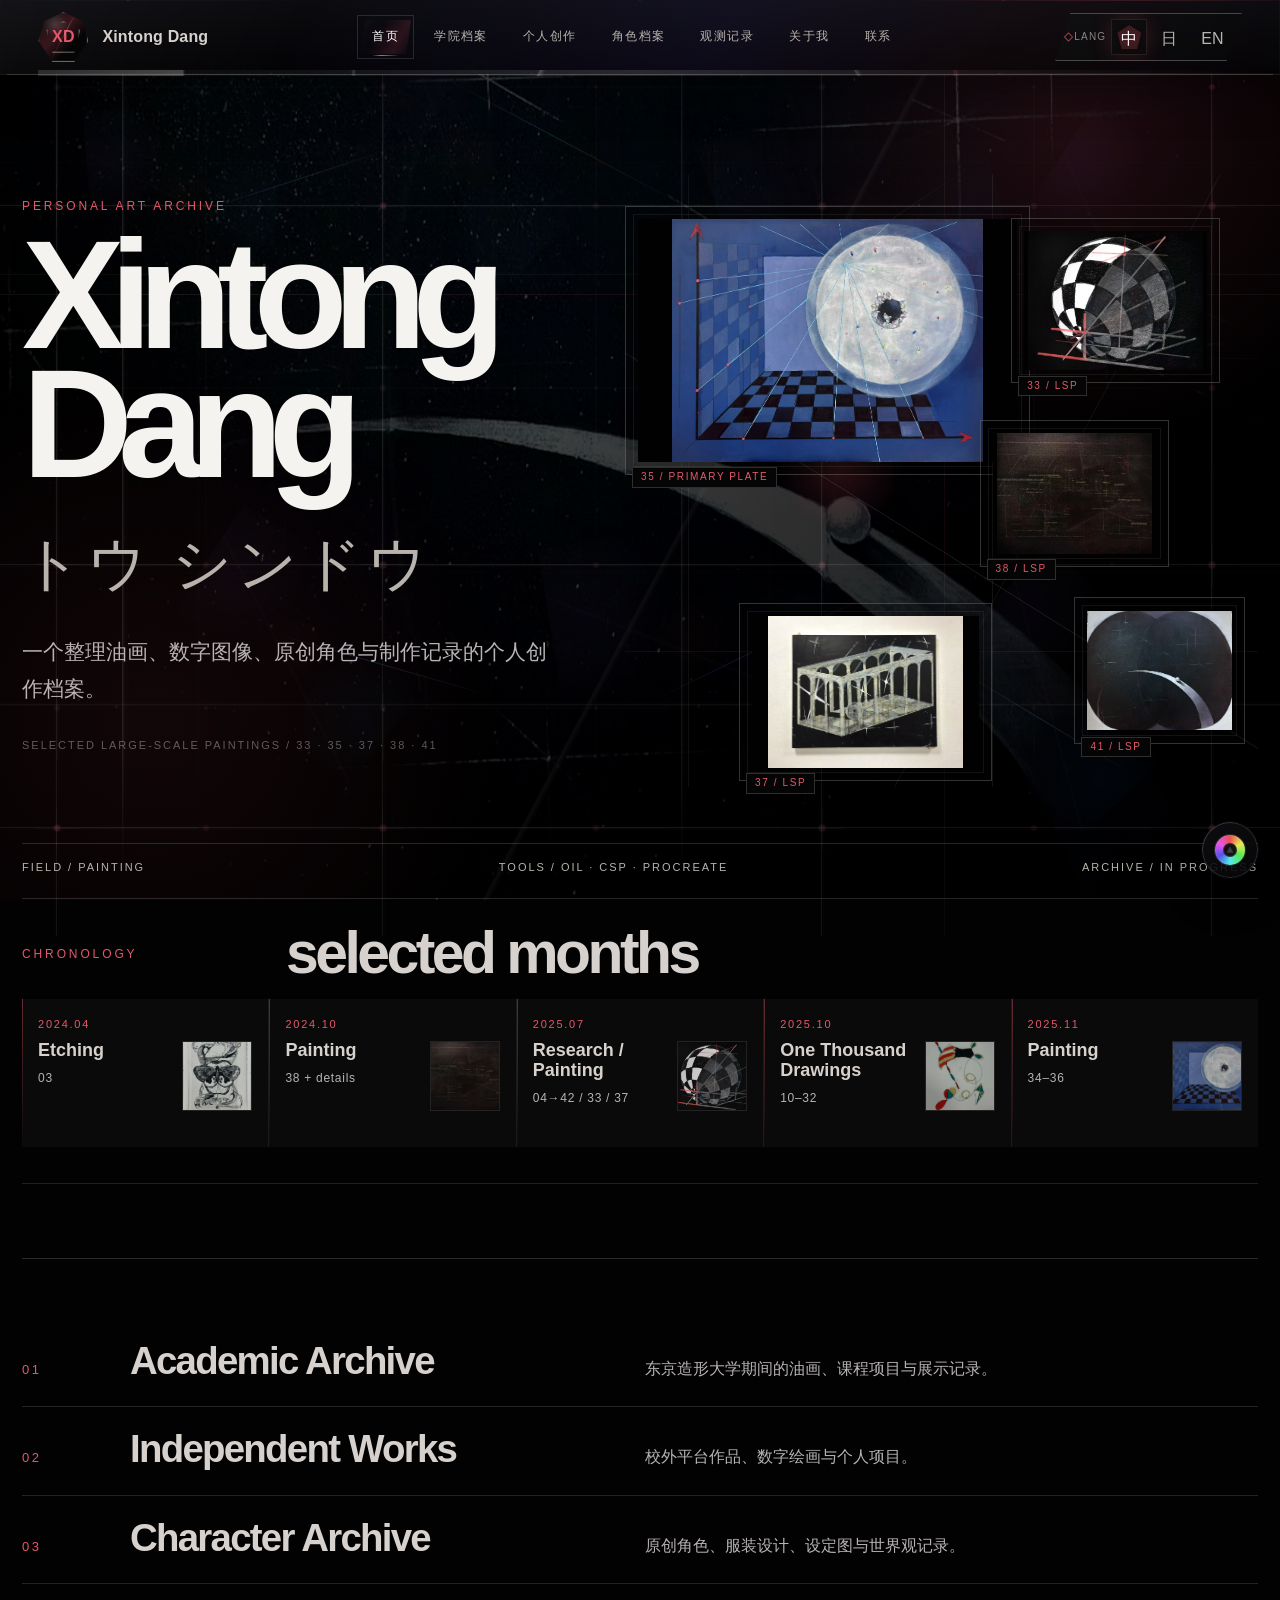
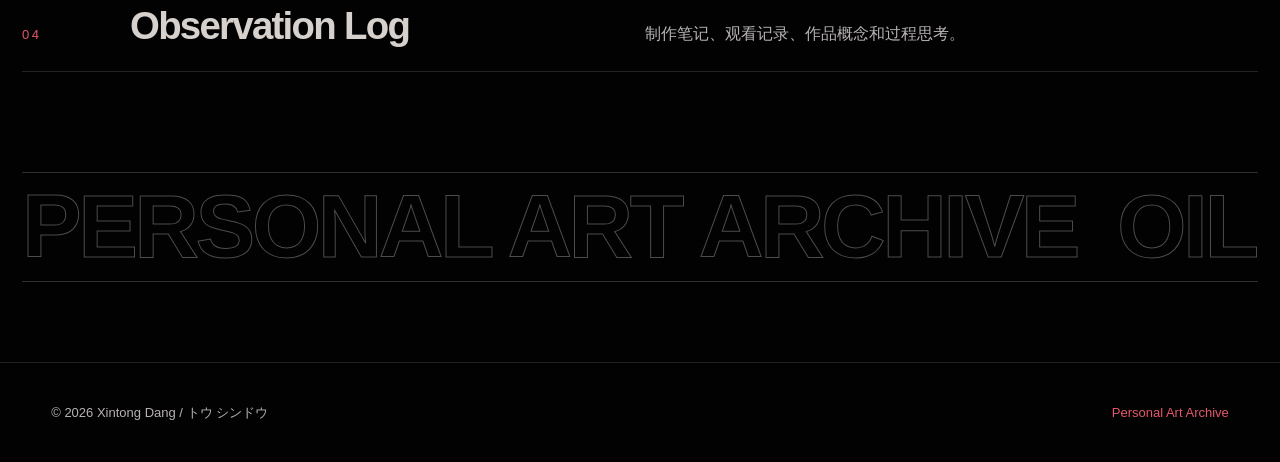
==== commit ac010c0e: "Add files via upload" ====
--- a/index.html
+++ b/index.html
@@ -3,8 +3,10 @@
 <head>
   <meta charset="UTF-8" />
   <meta name="viewport" content="width=device-width, initial-scale=1.0" />
+  <script>document.documentElement.classList.add('lang-pending');</script>
+  <style>html.lang-pending body{visibility:hidden}</style>
   <meta name="description" content="Xintong Dang / トウ シンドウ multilingual personal art archive." />
-  <link rel="stylesheet" href="assets/css/style.css?v=21" />
+  <link rel="stylesheet" href="assets/css/style.css?v=22" />
   <title>Home | Xintong Dang</title>
 </head>
 <body data-page="index">
@@ -16,13 +18,13 @@
     </a>
     <button class="menu-toggle" type="button" aria-label="Menu" aria-expanded="false">☰</button>
     <nav class="nav" aria-label="Main navigation">
-      <a href="index.html" aria-current="page" data-i18n="navHome">HOME</a>
-      <a href="academic.html"  data-i18n="navAcademic">ACADEMIC</a>
-      <a href="independent.html"  data-i18n="navIndependent">INDEPENDENT</a>
-      <a href="characters.html"  data-i18n="navCharacters">CHARACTER</a>
-      <a href="notes.html"  data-i18n="navNotes">NOTES</a>
-      <a href="about.html"  data-i18n="navAbout">ABOUT</a>
-      <a href="contact.html"  data-i18n="navContact">CONTACT</a>
+      <a href="index.html" aria-current="page" data-i18n="navHome">首页</a>
+      <a href="academic.html"  data-i18n="navAcademic">学院档案</a>
+      <a href="independent.html"  data-i18n="navIndependent">个人创作</a>
+      <a href="characters.html"  data-i18n="navCharacters">角色档案</a>
+      <a href="notes.html"  data-i18n="navNotes">观测记录</a>
+      <a href="about.html"  data-i18n="navAbout">关于我</a>
+      <a href="contact.html"  data-i18n="navContact">联系</a>
     </nav>
     <div class="language-switch" aria-label="Language switcher">
       <span>LANG</span>
@@ -135,6 +137,6 @@
     <p>© <span id="year"></span> Xintong Dang / トウ シンドウ</p>
     <p class="footer-tagline">Personal Art Archive</p>
   </footer>
-  <script src="assets/js/i18n.js"></script>
+  <script src="assets/js/i18n.js?v=22"></script>
 </body>
 </html>
--- a/assets/css/style.css
+++ b/assets/css/style.css
@@ -4508,3 +4508,45 @@
     height:30px!important;
   }
 }
+
+
+/* ===== V22: refined header edge + language anti-flash support ===== */
+
+/* If inline anti-flash runs before CSS, this prevents Firefox from briefly painting default text. */
+html.lang-pending body{
+  visibility:hidden!important;
+}
+
+/* The previous crystal fracture edge was too heavy. This is a finer mineral seam. */
+html body .crystal-header-v21::after{
+  content:""!important;
+  position:absolute!important;
+  left:clamp(20px,3vw,52px)!important;
+  right:clamp(20px,3vw,52px)!important;
+  bottom:-2px!important;
+  height:6px!important;
+  pointer-events:none!important;
+  opacity:.78!important;
+  background:
+    linear-gradient(90deg,rgba(226,222,218,.20),rgba(226,222,218,.34) 12%,transparent 12.2% 26%,rgba(226,222,218,.22) 26.2%,transparent 26.45%),
+    linear-gradient(118deg,transparent 0 41.5%,rgba(226,222,218,.30) 41.65%,transparent 42.1%),
+    linear-gradient(62deg,transparent 0 67.8%,rgba(226,222,218,.24) 67.95%,transparent 68.35%),
+    linear-gradient(90deg,transparent 0 76%,var(--red-glow) 76.12%,transparent 76.55%),
+    linear-gradient(90deg,transparent,rgba(226,222,218,.18),transparent)!important;
+  filter:drop-shadow(0 0 3px rgba(226,222,218,.08))!important;
+}
+
+/* A thinner secondary edge, like a polished mineral layer rather than a UI underline. */
+html body .crystal-header-v21{
+  box-shadow:
+    0 1px 0 rgba(226,222,218,.10),
+    0 8px 0 -7px rgba(226,222,218,.16),
+    0 20px 42px rgba(0,0,0,.34)!important;
+}
+
+/* Keep active language crystal readable after JS updates aria-pressed. */
+html body .crystal-header-v21 .language-switch button.active,
+html body .crystal-header-v21 .language-switch button[aria-pressed="true"]{
+  color:#fff!important;
+  text-shadow:0 0 10px var(--red-glow)!important;
+}
